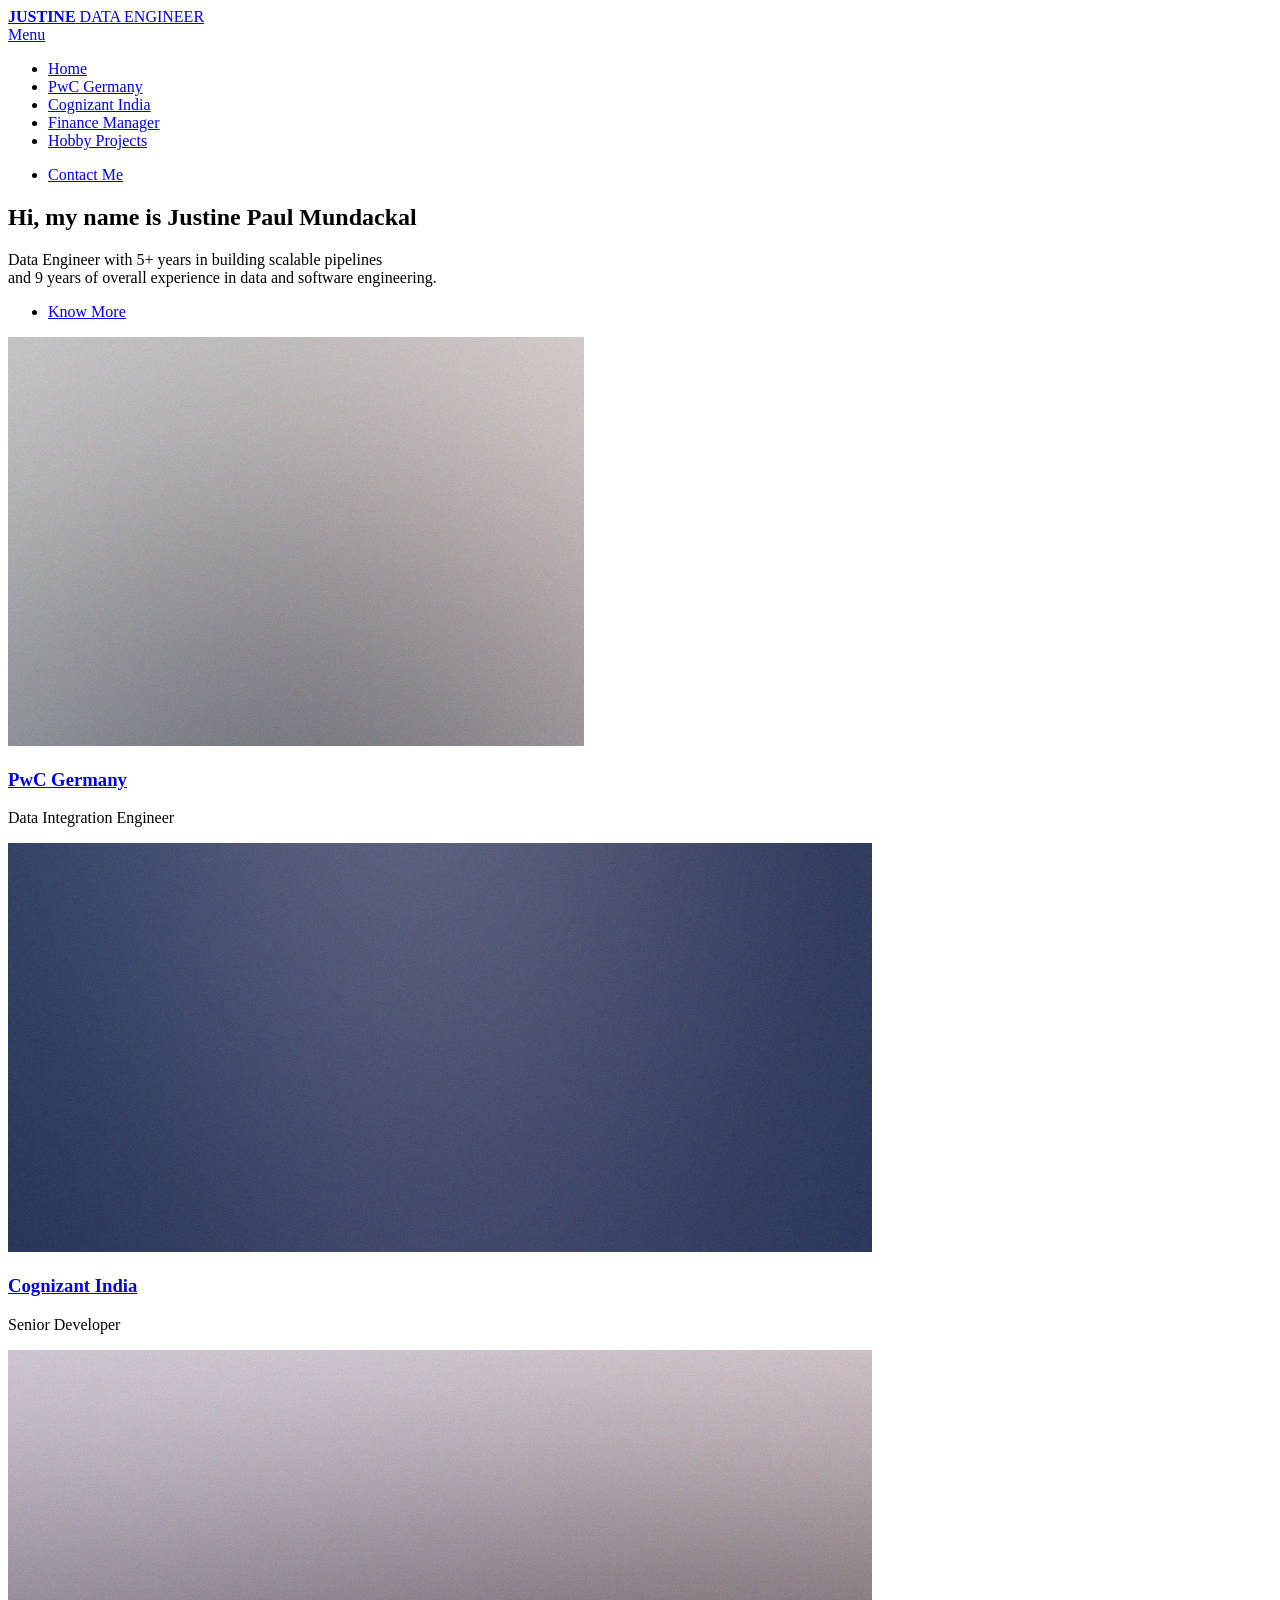
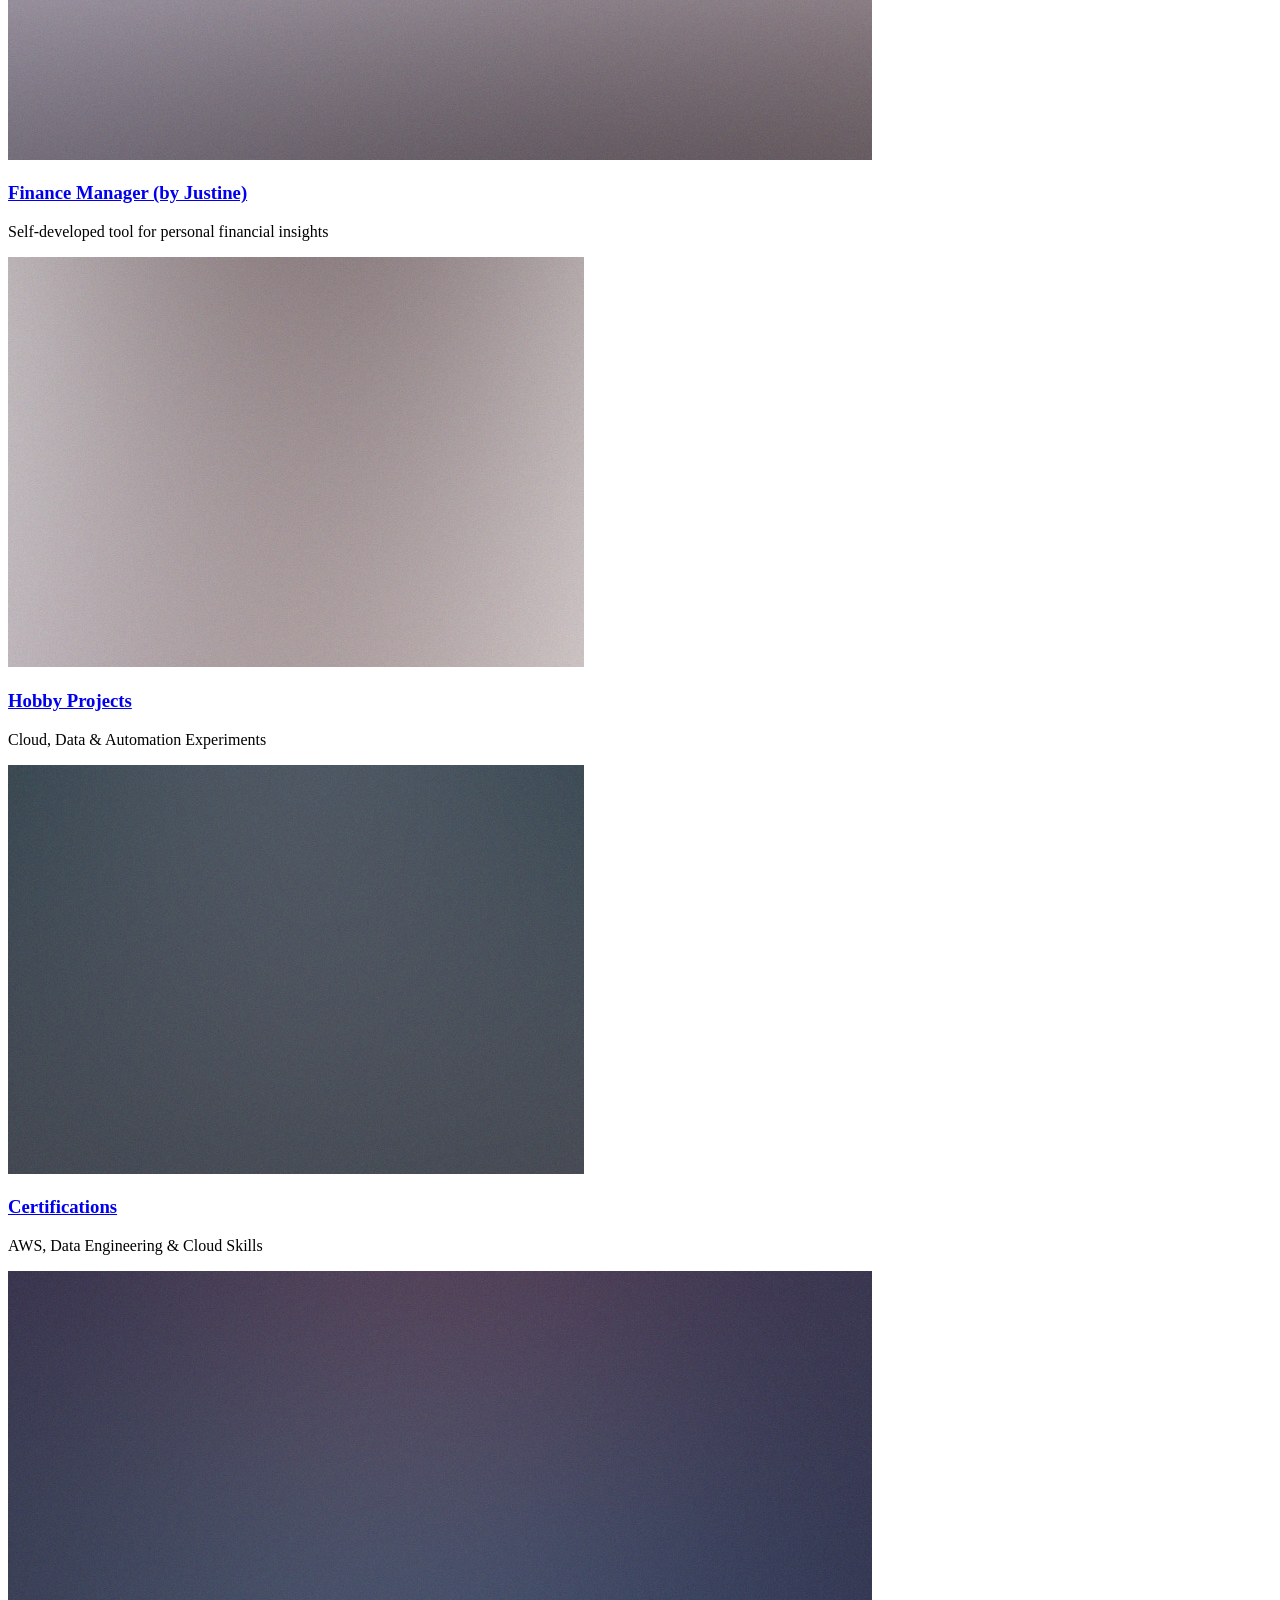
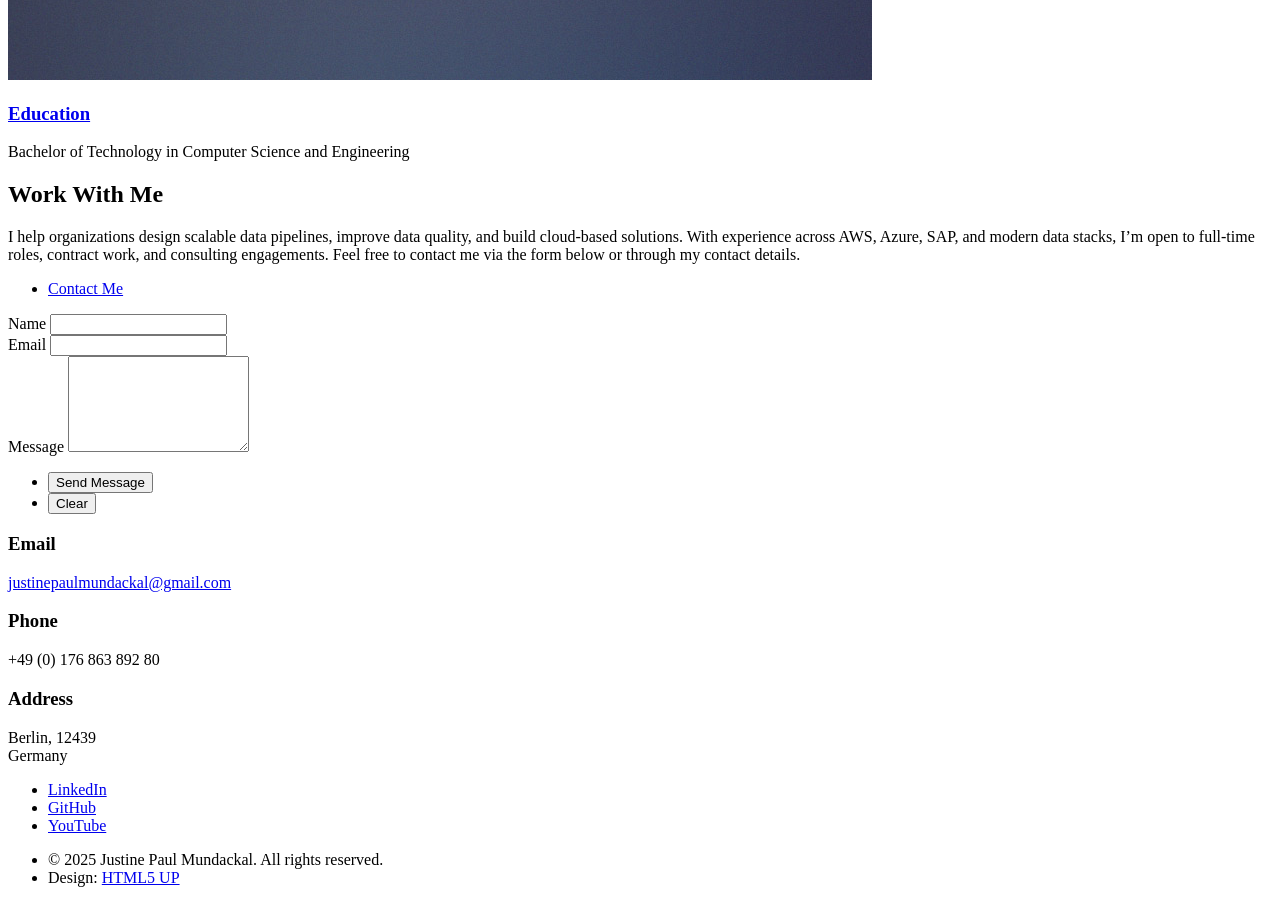
==== index.html @ fee01acc "Initial commit" ====
<!DOCTYPE HTML>
<!--
	Forty by HTML5 UP
	html5up.net | @ajlkn
	Free for personal and commercial use under the CCA 3.0 license (html5up.net/license)
-->
<html>

<head>
	<title>JUSTINE PAUL MUNDACKAL</title>
	<meta charset="utf-8" />
	<meta name="viewport" content="width=device-width, initial-scale=1, user-scalable=no" />
	<link rel="stylesheet" href="assets/css/main.css" />
	<noscript>
		<link rel="stylesheet" href="assets/css/noscript.css" />
	</noscript>
</head>

<body class="is-preload">

	<!-- Wrapper -->
	<div id="wrapper">

		<!-- Header -->
		<header id="header" class="alt">
			<a href="index.html" class="logo"><strong>JUSTINE</strong> <span>DATA ENGINEER</span></a>
			<nav>
				<a href="#menu">Menu</a>
			</nav>
		</header>

		<!-- Menu -->
		<nav id="menu">
			<ul class="links">
				<li><a href="index.html">Home</a></li>
				<li><a href="pwc.html">PwC Germany</a></li>
				<li><a href="cognizant.html">Cognizant India</a></li>
				<li><a href="finance.html">Finance Manager</a></li>
				<li><a href="hobby.html">Hobby Projects</a></li>
			</ul>
			<ul class="actions stacked">
				<li><a href="#contact" class="button scrolly">Contact Me</a></li>
			</ul>
		</nav>

		<!-- Banner -->
		<section id="banner" class="major">
			<div class="inner">
				<header class="major">
					<h1>Hi, my name is Justine Paul Mundackal</h1>
				</header>
				<div class="content">
					<p>Data Engineer with 5+ years in building scalable pipelines <br />
						and 9 years of overall experience in data and software engineering.</p>
					<ul class="actions">
						<li><a href="#one" class="button next scrolly">Know More</a></li>
					</ul>
				</div>
			</div>
		</section>

		<!-- Main -->
		<div id="main">

			<!-- One -->
			<section id="one" class="tiles">
				<article>
					<span class="image">
						<img src="images/pic01.jpg" alt="" />
					</span>
					<header class="major">
						<h3><a href="pwc.html" class="link">PwC Germany</a></h3>
						<p>Data Integration Engineer</p>
					</header>
				</article>
				<article>
					<span class="image">
						<img src="images/pic02.jpg" alt="" />
					</span>
					<header class="major">
						<h3><a href="cognizant.html" class="link">Cognizant India</a></h3>
						<p>Senior Developer</p>
					</header>
				</article>
				<article>
					<span class="image">
						<img src="images/pic03.jpg" alt="" />
					</span>
					<header class="major">
						<h3><a href="finance.html" class="link">Finance Manager (by Justine)</a></h3>
						<p>Self-developed tool for personal financial insights</p>
					</header>
				</article>
				<article>
					<span class="image">
						<img src="images/pic04.jpg" alt="" />
					</span>
					<header class="major">
						<h3><a href="hobby.html" class="link">Hobby Projects</a></h3>
						<p>Cloud, Data & Automation Experiments</p>
					</header>
				</article>
				<article>
					<span class="image">
						<img src="images/pic05.jpg" alt="" />
					</span>
					<header class="major">
						<h3><a href="certification.html" class="link">Certifications</a></h3>
						<p>AWS, Data Engineering & Cloud Skills</p>
					</header>
				</article>
				<article>
					<span class="image">
						<img src="images/pic06.jpg" alt="" />
					</span>
					<header class="major">
						<h3><a href="education.html" class="link">Education</a></h3>
						<p>Bachelor of Technology in Computer Science and Engineering</p>
					</header>
				</article>
			</section>

			<!-- Two -->
			<section id="two">
				<div class="inner">
					<header class="major">
						<h2>Work With Me</h2>
					</header>
					<p>I help organizations design scalable data pipelines, improve data quality, and build cloud-based
						solutions. With experience across AWS, Azure, SAP, and modern data stacks, I’m open to full-time
						roles, contract work, and consulting engagements. Feel free to contact me via the form below or
						through my contact details.</p>
					<ul class="actions">
						<li><a href="#contact" class="button scrolly">Contact Me</a></li>
					</ul>
				</div>
			</section>

		</div>

		<!-- Contact -->
		<section id="contact">
			<div class="inner">
				<section>
					<form method="post" action="#">
						<div class="fields">
							<div class="field half">
								<label for="name">Name</label>
								<input type="text" name="name" id="name" />
							</div>
							<div class="field half">
								<label for="email">Email</label>
								<input type="text" name="email" id="email" />
							</div>
							<div class="field">
								<label for="message">Message</label>
								<textarea name="message" id="message" rows="6"></textarea>
							</div>
						</div>
						<ul class="actions">
							<li><input type="submit" value="Send Message" class="primary" /></li>
							<li><input type="reset" value="Clear" /></li>
						</ul>
					</form>
				</section>
				<section class="split">
					<section>
						<div class="contact-method">
							<span class="icon solid alt fa-envelope"></span>
							<h3>Email</h3>
							<a href="#">justinepaulmundackal@gmail.com</a>
						</div>
					</section>
					<section>
						<div class="contact-method">
							<span class="icon solid alt fa-phone"></span>
							<h3>Phone</h3>
							<span>+49 (0) 176 863 892 80</span>
						</div>
					</section>
					<section>
						<div class="contact-method">
							<span class="icon solid alt fa-home"></span>
							<h3>Address</h3>
							<span>
								Berlin, 12439<br />
								Germany</span>
						</div>
					</section>
				</section>
			</div>
		</section>

		<!-- Footer -->
		<footer id="footer">
			<div class="inner">
				<ul class="icons">
					<li><a href="https://www.linkedin.com/in/justinepaul" class="icon brands alt fa-linkedin-in"
							target="_blank"><span class="label">LinkedIn</span></a></li>
					<li><a href="https://github.com/paulmunj" class="icon brands alt fa-github" target="_blank"><span
								class="label">GitHub</span></a></li>
					<li><a href="https://www.youtube.com/channel/UCILk5G1KhsjMOk93OLnki9A"
							class="icon brands alt fa-youtube" target="_blank"><span class="label">YouTube</span></a>
					</li>

				</ul>
				<ul class="copyright">
					<li>&copy; 2025 Justine Paul Mundackal. All rights reserved.</li>
					<li>Design: <a href="https://html5up.net">HTML5 UP</a></li>
				</ul>
			</div>
		</footer>

	</div>

	<!-- Scripts -->
	<script src="assets/js/jquery.min.js"></script>
	<script src="assets/js/jquery.scrolly.min.js"></script>
	<script src="assets/js/jquery.scrollex.min.js"></script>
	<script src="assets/js/browser.min.js"></script>
	<script src="assets/js/breakpoints.min.js"></script>
	<script src="assets/js/util.js"></script>
	<script src="assets/js/main.js"></script>

</body>

</html>
---- assets/css/main.css ----
@import url(fontawesome-all.min.css);
@import url("https://fonts.googleapis.com/css?family=Source+Sans+Pro:300,300italic,600,600italic");

/*
	Forty by HTML5 UP
	html5up.net | @ajlkn
	Free for personal and commercial use under the CCA 3.0 license (html5up.net/license)
*/

html, body, div, span, applet, object,
iframe, h1, h2, h3, h4, h5, h6, p, blockquote,
pre, a, abbr, acronym, address, big, cite,
code, del, dfn, em, img, ins, kbd, q, s, samp,
small, strike, strong, sub, sup, tt, var, b,
u, i, center, dl, dt, dd, ol, ul, li, fieldset,
form, label, legend, table, caption, tbody,
tfoot, thead, tr, th, td, article, aside,
canvas, details, embed, figure, figcaption,
footer, header, hgroup, menu, nav, output, ruby,
section, summary, time, mark, audio, video {
	margin: 0;
	padding: 0;
	border: 0;
	font-size: 100%;
	font: inherit;
	vertical-align: baseline;}

article, aside, details, figcaption, figure,
footer, header, hgroup, menu, nav, section {
	display: block;}

body {
	line-height: 1;
}

ol, ul {
	list-style: none;
}

blockquote, q {
	quotes: none;
}

	blockquote:before, blockquote:after, q:before, q:after {
		content: '';
		content: none;
	}

table {
	border-collapse: collapse;
	border-spacing: 0;
}

body {
	-webkit-text-size-adjust: none;
}

mark {
	background-color: transparent;
	color: inherit;
}

input::-moz-focus-inner {
	border: 0;
	padding: 0;
}

input, select, textarea {
	-moz-appearance: none;
	-webkit-appearance: none;
	-ms-appearance: none;
	appearance: none;
}

/* Basic */

	@-ms-viewport {
		width: device-width;
	}

	body {
		-ms-overflow-style: scrollbar;
	}

	@media screen and (max-width: 480px) {

		html, body {
			min-width: 320px;
		}

	}

	html {
		box-sizing: border-box;
	}

	*, *:before, *:after {
		box-sizing: inherit;
	}

	body {
		background: #242943;
	}

		body.is-preload *, body.is-preload *:before, body.is-preload *:after {
			-moz-animation: none !important;
			-webkit-animation: none !important;
			-ms-animation: none !important;
			animation: none !important;
			-moz-transition: none !important;
			-webkit-transition: none !important;
			-ms-transition: none !important;
			transition: none !important;
		}

/* Type */

	body, input, select, textarea {
		color: #ffffff;
		font-family: "Source Sans Pro", Helvetica, sans-serif;
		font-size: 17pt;
		font-weight: 300;
		letter-spacing: 0.025em;
		line-height: 1.65;
	}

		@media screen and (max-width: 1680px) {

			body, input, select, textarea {
				font-size: 14pt;
			}

		}

		@media screen and (max-width: 1280px) {

			body, input, select, textarea {
				font-size: 12pt;
			}

		}

		@media screen and (max-width: 360px) {

			body, input, select, textarea {
				font-size: 11pt;
			}

		}

	a {
		-moz-transition: color 0.2s ease-in-out, border-bottom-color 0.2s ease-in-out;
		-webkit-transition: color 0.2s ease-in-out, border-bottom-color 0.2s ease-in-out;
		-ms-transition: color 0.2s ease-in-out, border-bottom-color 0.2s ease-in-out;
		transition: color 0.2s ease-in-out, border-bottom-color 0.2s ease-in-out;
		border-bottom: dotted 1px;
		color: inherit;
		text-decoration: none;
	}

		a:hover {
			border-bottom-color: transparent;
			color: #9bf1ff !important;
		}

		a:active {
			color: #53e3fb !important;
		}

	strong, b {
		color: #ffffff;
		font-weight: 600;
	}

	em, i {
		font-style: italic;
	}

	p {
		margin: 0 0 2em 0;
	}

	h1, h2, h3, h4, h5, h6 {
		color: #ffffff;
		font-weight: 600;
		line-height: 1.65;
		margin: 0 0 1em 0;
	}

		h1 a, h2 a, h3 a, h4 a, h5 a, h6 a {
			color: inherit;
			border-bottom: 0;
		}

	h1 {
		font-size: 2.5em;
	}

	h2 {
		font-size: 1.75em;
	}

	h3 {
		font-size: 1.35em;
	}

	h4 {
		font-size: 1.1em;
	}

	h5 {
		font-size: 0.9em;
	}

	h6 {
		font-size: 0.7em;
	}

	@media screen and (max-width: 736px) {

		h1 {
			font-size: 2em;
		}

		h2 {
			font-size: 1.5em;
		}

		h3 {
			font-size: 1.25em;
		}

	}

	sub {
		font-size: 0.8em;
		position: relative;
		top: 0.5em;
	}

	sup {
		font-size: 0.8em;
		position: relative;
		top: -0.5em;
	}

	blockquote {
		border-left: solid 4px rgba(212, 212, 255, 0.1);
		font-style: italic;
		margin: 0 0 2em 0;
		padding: 0.5em 0 0.5em 2em;
	}

	code {
		background: rgba(212, 212, 255, 0.035);
		font-family: "Courier New", monospace;
		font-size: 0.9em;
		margin: 0 0.25em;
		padding: 0.25em 0.65em;
	}

	pre {
		-webkit-overflow-scrolling: touch;
		font-family: "Courier New", monospace;
		font-size: 0.9em;
		margin: 0 0 2em 0;
	}

		pre code {
			display: block;
			line-height: 1.75;
			padding: 1em 1.5em;
			overflow-x: auto;
		}

	hr {
		border: 0;
		border-bottom: solid 1px rgba(212, 212, 255, 0.1);
		margin: 2em 0;
	}

		hr.major {
			margin: 3em 0;
		}

	.align-left {
		text-align: left;
	}

	.align-center {
		text-align: center;
	}

	.align-right {
		text-align: right;
	}

/* Row */

	.row {
		display: flex;
		flex-wrap: wrap;
		box-sizing: border-box;
		align-items: stretch;
	}

		.row > * {
			box-sizing: border-box;
		}

		.row.gtr-uniform > * > :last-child {
			margin-bottom: 0;
		}

		.row.aln-left {
			justify-content: flex-start;
		}

		.row.aln-center {
			justify-content: center;
		}

		.row.aln-right {
			justify-content: flex-end;
		}

		.row.aln-top {
			align-items: flex-start;
		}

		.row.aln-middle {
			align-items: center;
		}

		.row.aln-bottom {
			align-items: flex-end;
		}

		.row > .imp {
			order: -1;
		}

		.row > .col-1 {
			width: 8.33333%;
		}

		.row > .off-1 {
			margin-left: 8.33333%;
		}

		.row > .col-2 {
			width: 16.66667%;
		}

		.row > .off-2 {
			margin-left: 16.66667%;
		}

		.row > .col-3 {
			width: 25%;
		}

		.row > .off-3 {
			margin-left: 25%;
		}

		.row > .col-4 {
			width: 33.33333%;
		}

		.row > .off-4 {
			margin-left: 33.33333%;
		}

		.row > .col-5 {
			width: 41.66667%;
		}

		.row > .off-5 {
			margin-left: 41.66667%;
		}

		.row > .col-6 {
			width: 50%;
		}

		.row > .off-6 {
			margin-left: 50%;
		}

		.row > .col-7 {
			width: 58.33333%;
		}

		.row > .off-7 {
			margin-left: 58.33333%;
		}

		.row > .col-8 {
			width: 66.66667%;
		}

		.row > .off-8 {
			margin-left: 66.66667%;
		}

		.row > .col-9 {
			width: 75%;
		}

		.row > .off-9 {
			margin-left: 75%;
		}

		.row > .col-10 {
			width: 83.33333%;
		}

		.row > .off-10 {
			margin-left: 83.33333%;
		}

		.row > .col-11 {
			width: 91.66667%;
		}

		.row > .off-11 {
			margin-left: 91.66667%;
		}

		.row > .col-12 {
			width: 100%;
		}

		.row > .off-12 {
			margin-left: 100%;
		}

		.row.gtr-0 {
			margin-top: 0;
			margin-left: 0em;
		}

			.row.gtr-0 > * {
				padding: 0 0 0 0em;
			}

			.row.gtr-0.gtr-uniform {
				margin-top: 0em;
			}

				.row.gtr-0.gtr-uniform > * {
					padding-top: 0em;
				}

		.row.gtr-25 {
			margin-top: 0;
			margin-left: -0.5em;
		}

			.row.gtr-25 > * {
				padding: 0 0 0 0.5em;
			}

			.row.gtr-25.gtr-uniform {
				margin-top: -0.5em;
			}

				.row.gtr-25.gtr-uniform > * {
					padding-top: 0.5em;
				}

		.row.gtr-50 {
			margin-top: 0;
			margin-left: -1em;
		}

			.row.gtr-50 > * {
				padding: 0 0 0 1em;
			}

			.row.gtr-50.gtr-uniform {
				margin-top: -1em;
			}

				.row.gtr-50.gtr-uniform > * {
					padding-top: 1em;
				}

		.row {
			margin-top: 0;
			margin-left: -2em;
		}

			.row > * {
				padding: 0 0 0 2em;
			}

			.row.gtr-uniform {
				margin-top: -2em;
			}

				.row.gtr-uniform > * {
					padding-top: 2em;
				}

		.row.gtr-150 {
			margin-top: 0;
			margin-left: -3em;
		}

			.row.gtr-150 > * {
				padding: 0 0 0 3em;
			}

			.row.gtr-150.gtr-uniform {
				margin-top: -3em;
			}

				.row.gtr-150.gtr-uniform > * {
					padding-top: 3em;
				}

		.row.gtr-200 {
			margin-top: 0;
			margin-left: -4em;
		}

			.row.gtr-200 > * {
				padding: 0 0 0 4em;
			}

			.row.gtr-200.gtr-uniform {
				margin-top: -4em;
			}

				.row.gtr-200.gtr-uniform > * {
					padding-top: 4em;
				}

		@media screen and (max-width: 1680px) {

			.row {
				display: flex;
				flex-wrap: wrap;
				box-sizing: border-box;
				align-items: stretch;
			}

				.row > * {
					box-sizing: border-box;
				}

				.row.gtr-uniform > * > :last-child {
					margin-bottom: 0;
				}

				.row.aln-left {
					justify-content: flex-start;
				}

				.row.aln-center {
					justify-content: center;
				}

				.row.aln-right {
					justify-content: flex-end;
				}

				.row.aln-top {
					align-items: flex-start;
				}

				.row.aln-middle {
					align-items: center;
				}

				.row.aln-bottom {
					align-items: flex-end;
				}

				.row > .imp-xlarge {
					order: -1;
				}

				.row > .col-1-xlarge {
					width: 8.33333%;
				}

				.row > .off-1-xlarge {
					margin-left: 8.33333%;
				}

				.row > .col-2-xlarge {
					width: 16.66667%;
				}

				.row > .off-2-xlarge {
					margin-left: 16.66667%;
				}

				.row > .col-3-xlarge {
					width: 25%;
				}

				.row > .off-3-xlarge {
					margin-left: 25%;
				}

				.row > .col-4-xlarge {
					width: 33.33333%;
				}

				.row > .off-4-xlarge {
					margin-left: 33.33333%;
				}

				.row > .col-5-xlarge {
					width: 41.66667%;
				}

				.row > .off-5-xlarge {
					margin-left: 41.66667%;
				}

				.row > .col-6-xlarge {
					width: 50%;
				}

				.row > .off-6-xlarge {
					margin-left: 50%;
				}

				.row > .col-7-xlarge {
					width: 58.33333%;
				}

				.row > .off-7-xlarge {
					margin-left: 58.33333%;
				}

				.row > .col-8-xlarge {
					width: 66.66667%;
				}

				.row > .off-8-xlarge {
					margin-left: 66.66667%;
				}

				.row > .col-9-xlarge {
					width: 75%;
				}

				.row > .off-9-xlarge {
					margin-left: 75%;
				}

				.row > .col-10-xlarge {
					width: 83.33333%;
				}

				.row > .off-10-xlarge {
					margin-left: 83.33333%;
				}

				.row > .col-11-xlarge {
					width: 91.66667%;
				}

				.row > .off-11-xlarge {
					margin-left: 91.66667%;
				}

				.row > .col-12-xlarge {
					width: 100%;
				}

				.row > .off-12-xlarge {
					margin-left: 100%;
				}

				.row.gtr-0 {
					margin-top: 0;
					margin-left: 0em;
				}

					.row.gtr-0 > * {
						padding: 0 0 0 0em;
					}

					.row.gtr-0.gtr-uniform {
						margin-top: 0em;
					}

						.row.gtr-0.gtr-uniform > * {
							padding-top: 0em;
						}

				.row.gtr-25 {
					margin-top: 0;
					margin-left: -0.5em;
				}

					.row.gtr-25 > * {
						padding: 0 0 0 0.5em;
					}

					.row.gtr-25.gtr-uniform {
						margin-top: -0.5em;
					}

						.row.gtr-25.gtr-uniform > * {
							padding-top: 0.5em;
						}

				.row.gtr-50 {
					margin-top: 0;
					margin-left: -1em;
				}

					.row.gtr-50 > * {
						padding: 0 0 0 1em;
					}

					.row.gtr-50.gtr-uniform {
						margin-top: -1em;
					}

						.row.gtr-50.gtr-uniform > * {
							padding-top: 1em;
						}

				.row {
					margin-top: 0;
					margin-left: -2em;
				}

					.row > * {
						padding: 0 0 0 2em;
					}

					.row.gtr-uniform {
						margin-top: -2em;
					}

						.row.gtr-uniform > * {
							padding-top: 2em;
						}

				.row.gtr-150 {
					margin-top: 0;
					margin-left: -3em;
				}

					.row.gtr-150 > * {
						padding: 0 0 0 3em;
					}

					.row.gtr-150.gtr-uniform {
						margin-top: -3em;
					}

						.row.gtr-150.gtr-uniform > * {
							padding-top: 3em;
						}

				.row.gtr-200 {
					margin-top: 0;
					margin-left: -4em;
				}

					.row.gtr-200 > * {
						padding: 0 0 0 4em;
					}

					.row.gtr-200.gtr-uniform {
						margin-top: -4em;
					}

						.row.gtr-200.gtr-uniform > * {
							padding-top: 4em;
						}

		}

		@media screen and (max-width: 1280px) {

			.row {
				display: flex;
				flex-wrap: wrap;
				box-sizing: border-box;
				align-items: stretch;
			}

				.row > * {
					box-sizing: border-box;
				}

				.row.gtr-uniform > * > :last-child {
					margin-bottom: 0;
				}

				.row.aln-left {
					justify-content: flex-start;
				}

				.row.aln-center {
					justify-content: center;
				}

				.row.aln-right {
					justify-content: flex-end;
				}

				.row.aln-top {
					align-items: flex-start;
				}

				.row.aln-middle {
					align-items: center;
				}

				.row.aln-bottom {
					align-items: flex-end;
				}

				.row > .imp-large {
					order: -1;
				}

				.row > .col-1-large {
					width: 8.33333%;
				}

				.row > .off-1-large {
					margin-left: 8.33333%;
				}

				.row > .col-2-large {
					width: 16.66667%;
				}

				.row > .off-2-large {
					margin-left: 16.66667%;
				}

				.row > .col-3-large {
					width: 25%;
				}

				.row > .off-3-large {
					margin-left: 25%;
				}

				.row > .col-4-large {
					width: 33.33333%;
				}

				.row > .off-4-large {
					margin-left: 33.33333%;
				}

				.row > .col-5-large {
					width: 41.66667%;
				}

				.row > .off-5-large {
					margin-left: 41.66667%;
				}

				.row > .col-6-large {
					width: 50%;
				}

				.row > .off-6-large {
					margin-left: 50%;
				}

				.row > .col-7-large {
					width: 58.33333%;
				}

				.row > .off-7-large {
					margin-left: 58.33333%;
				}

				.row > .col-8-large {
					width: 66.66667%;
				}

				.row > .off-8-large {
					margin-left: 66.66667%;
				}

				.row > .col-9-large {
					width: 75%;
				}

				.row > .off-9-large {
					margin-left: 75%;
				}

				.row > .col-10-large {
					width: 83.33333%;
				}

				.row > .off-10-large {
					margin-left: 83.33333%;
				}

				.row > .col-11-large {
					width: 91.66667%;
				}

				.row > .off-11-large {
					margin-left: 91.66667%;
				}

				.row > .col-12-large {
					width: 100%;
				}

				.row > .off-12-large {
					margin-left: 100%;
				}

				.row.gtr-0 {
					margin-top: 0;
					margin-left: 0em;
				}

					.row.gtr-0 > * {
						padding: 0 0 0 0em;
					}

					.row.gtr-0.gtr-uniform {
						margin-top: 0em;
					}

						.row.gtr-0.gtr-uniform > * {
							padding-top: 0em;
						}

				.row.gtr-25 {
					margin-top: 0;
					margin-left: -0.375em;
				}

					.row.gtr-25 > * {
						padding: 0 0 0 0.375em;
					}

					.row.gtr-25.gtr-uniform {
						margin-top: -0.375em;
					}

						.row.gtr-25.gtr-uniform > * {
							padding-top: 0.375em;
						}

				.row.gtr-50 {
					margin-top: 0;
					margin-left: -0.75em;
				}

					.row.gtr-50 > * {
						padding: 0 0 0 0.75em;
					}

					.row.gtr-50.gtr-uniform {
						margin-top: -0.75em;
					}

						.row.gtr-50.gtr-uniform > * {
							padding-top: 0.75em;
						}

				.row {
					margin-top: 0;
					margin-left: -1.5em;
				}

					.row > * {
						padding: 0 0 0 1.5em;
					}

					.row.gtr-uniform {
						margin-top: -1.5em;
					}

						.row.gtr-uniform > * {
							padding-top: 1.5em;
						}

				.row.gtr-150 {
					margin-top: 0;
					margin-left: -2.25em;
				}

					.row.gtr-150 > * {
						padding: 0 0 0 2.25em;
					}

					.row.gtr-150.gtr-uniform {
						margin-top: -2.25em;
					}

						.row.gtr-150.gtr-uniform > * {
							padding-top: 2.25em;
						}

				.row.gtr-200 {
					margin-top: 0;
					margin-left: -3em;
				}

					.row.gtr-200 > * {
						padding: 0 0 0 3em;
					}

					.row.gtr-200.gtr-uniform {
						margin-top: -3em;
					}

						.row.gtr-200.gtr-uniform > * {
							padding-top: 3em;
						}

		}

		@media screen and (max-width: 980px) {

			.row {
				display: flex;
				flex-wrap: wrap;
				box-sizing: border-box;
				align-items: stretch;
			}

				.row > * {
					box-sizing: border-box;
				}

				.row.gtr-uniform > * > :last-child {
					margin-bottom: 0;
				}

				.row.aln-left {
					justify-content: flex-start;
				}

				.row.aln-center {
					justify-content: center;
				}

				.row.aln-right {
					justify-content: flex-end;
				}

				.row.aln-top {
					align-items: flex-start;
				}

				.row.aln-middle {
					align-items: center;
				}

				.row.aln-bottom {
					align-items: flex-end;
				}

				.row > .imp-medium {
					order: -1;
				}

				.row > .col-1-medium {
					width: 8.33333%;
				}

				.row > .off-1-medium {
					margin-left: 8.33333%;
				}

				.row > .col-2-medium {
					width: 16.66667%;
				}

				.row > .off-2-medium {
					margin-left: 16.66667%;
				}

				.row > .col-3-medium {
					width: 25%;
				}

				.row > .off-3-medium {
					margin-left: 25%;
				}

				.row > .col-4-medium {
					width: 33.33333%;
				}

				.row > .off-4-medium {
					margin-left: 33.33333%;
				}

				.row > .col-5-medium {
					width: 41.66667%;
				}

				.row > .off-5-medium {
					margin-left: 41.66667%;
				}

				.row > .col-6-medium {
					width: 50%;
				}

				.row > .off-6-medium {
					margin-left: 50%;
				}

				.row > .col-7-medium {
					width: 58.33333%;
				}

				.row > .off-7-medium {
					margin-left: 58.33333%;
				}

				.row > .col-8-medium {
					width: 66.66667%;
				}

				.row > .off-8-medium {
					margin-left: 66.66667%;
				}

				.row > .col-9-medium {
					width: 75%;
				}

				.row > .off-9-medium {
					margin-left: 75%;
				}

				.row > .col-10-medium {
					width: 83.33333%;
				}

				.row > .off-10-medium {
					margin-left: 83.33333%;
				}

				.row > .col-11-medium {
					width: 91.66667%;
				}

				.row > .off-11-medium {
					margin-left: 91.66667%;
				}

				.row > .col-12-medium {
					width: 100%;
				}

				.row > .off-12-medium {
					margin-left: 100%;
				}

				.row.gtr-0 {
					margin-top: 0;
					margin-left: 0em;
				}

					.row.gtr-0 > * {
						padding: 0 0 0 0em;
					}

					.row.gtr-0.gtr-uniform {
						margin-top: 0em;
					}

						.row.gtr-0.gtr-uniform > * {
							padding-top: 0em;
						}

				.row.gtr-25 {
					margin-top: 0;
					margin-left: -0.375em;
				}

					.row.gtr-25 > * {
						padding: 0 0 0 0.375em;
					}

					.row.gtr-25.gtr-uniform {
						margin-top: -0.375em;
					}

						.row.gtr-25.gtr-uniform > * {
							padding-top: 0.375em;
						}

				.row.gtr-50 {
					margin-top: 0;
					margin-left: -0.75em;
				}

					.row.gtr-50 > * {
						padding: 0 0 0 0.75em;
					}

					.row.gtr-50.gtr-uniform {
						margin-top: -0.75em;
					}

						.row.gtr-50.gtr-uniform > * {
							padding-top: 0.75em;
						}

				.row {
					margin-top: 0;
					margin-left: -1.5em;
				}

					.row > * {
						padding: 0 0 0 1.5em;
					}

					.row.gtr-uniform {
						margin-top: -1.5em;
					}

						.row.gtr-uniform > * {
							padding-top: 1.5em;
						}

				.row.gtr-150 {
					margin-top: 0;
					margin-left: -2.25em;
				}

					.row.gtr-150 > * {
						padding: 0 0 0 2.25em;
					}

					.row.gtr-150.gtr-uniform {
						margin-top: -2.25em;
					}

						.row.gtr-150.gtr-uniform > * {
							padding-top: 2.25em;
						}

				.row.gtr-200 {
					margin-top: 0;
					margin-left: -3em;
				}

					.row.gtr-200 > * {
						padding: 0 0 0 3em;
					}

					.row.gtr-200.gtr-uniform {
						margin-top: -3em;
					}

						.row.gtr-200.gtr-uniform > * {
							padding-top: 3em;
						}

		}

		@media screen and (max-width: 736px) {

			.row {
				display: flex;
				flex-wrap: wrap;
				box-sizing: border-box;
				align-items: stretch;
			}

				.row > * {
					box-sizing: border-box;
				}

				.row.gtr-uniform > * > :last-child {
					margin-bottom: 0;
				}

				.row.aln-left {
					justify-content: flex-start;
				}

				.row.aln-center {
					justify-content: center;
				}

				.row.aln-right {
					justify-content: flex-end;
				}

				.row.aln-top {
					align-items: flex-start;
				}

				.row.aln-middle {
					align-items: center;
				}

				.row.aln-bottom {
					align-items: flex-end;
				}

				.row > .imp-small {
					order: -1;
				}

				.row > .col-1-small {
					width: 8.33333%;
				}

				.row > .off-1-small {
					margin-left: 8.33333%;
				}

				.row > .col-2-small {
					width: 16.66667%;
				}

				.row > .off-2-small {
					margin-left: 16.66667%;
				}

				.row > .col-3-small {
					width: 25%;
				}

				.row > .off-3-small {
					margin-left: 25%;
				}

				.row > .col-4-small {
					width: 33.33333%;
				}

				.row > .off-4-small {
					margin-left: 33.33333%;
				}

				.row > .col-5-small {
					width: 41.66667%;
				}

				.row > .off-5-small {
					margin-left: 41.66667%;
				}

				.row > .col-6-small {
					width: 50%;
				}

				.row > .off-6-small {
					margin-left: 50%;
				}

				.row > .col-7-small {
					width: 58.33333%;
				}

				.row > .off-7-small {
					margin-left: 58.33333%;
				}

				.row > .col-8-small {
					width: 66.66667%;
				}

				.row > .off-8-small {
					margin-left: 66.66667%;
				}

				.row > .col-9-small {
					width: 75%;
				}

				.row > .off-9-small {
					margin-left: 75%;
				}

				.row > .col-10-small {
					width: 83.33333%;
				}

				.row > .off-10-small {
					margin-left: 83.33333%;
				}

				.row > .col-11-small {
					width: 91.66667%;
				}

				.row > .off-11-small {
					margin-left: 91.66667%;
				}

				.row > .col-12-small {
					width: 100%;
				}

				.row > .off-12-small {
					margin-left: 100%;
				}

				.row.gtr-0 {
					margin-top: 0;
					margin-left: 0em;
				}

					.row.gtr-0 > * {
						padding: 0 0 0 0em;
					}

					.row.gtr-0.gtr-uniform {
						margin-top: 0em;
					}

						.row.gtr-0.gtr-uniform > * {
							padding-top: 0em;
						}

				.row.gtr-25 {
					margin-top: 0;
					margin-left: -0.3125em;
				}

					.row.gtr-25 > * {
						padding: 0 0 0 0.3125em;
					}

					.row.gtr-25.gtr-uniform {
						margin-top: -0.3125em;
					}

						.row.gtr-25.gtr-uniform > * {
							padding-top: 0.3125em;
						}

				.row.gtr-50 {
					margin-top: 0;
					margin-left: -0.625em;
				}

					.row.gtr-50 > * {
						padding: 0 0 0 0.625em;
					}

					.row.gtr-50.gtr-uniform {
						margin-top: -0.625em;
					}

						.row.gtr-50.gtr-uniform > * {
							padding-top: 0.625em;
						}

				.row {
					margin-top: 0;
					margin-left: -1.25em;
				}

					.row > * {
						padding: 0 0 0 1.25em;
					}

					.row.gtr-uniform {
						margin-top: -1.25em;
					}

						.row.gtr-uniform > * {
							padding-top: 1.25em;
						}

				.row.gtr-150 {
					margin-top: 0;
					margin-left: -1.875em;
				}

					.row.gtr-150 > * {
						padding: 0 0 0 1.875em;
					}

					.row.gtr-150.gtr-uniform {
						margin-top: -1.875em;
					}

						.row.gtr-150.gtr-uniform > * {
							padding-top: 1.875em;
						}

				.row.gtr-200 {
					margin-top: 0;
					margin-left: -2.5em;
				}

					.row.gtr-200 > * {
						padding: 0 0 0 2.5em;
					}

					.row.gtr-200.gtr-uniform {
						margin-top: -2.5em;
					}

						.row.gtr-200.gtr-uniform > * {
							padding-top: 2.5em;
						}

		}

		@media screen and (max-width: 480px) {

			.row {
				display: flex;
				flex-wrap: wrap;
				box-sizing: border-box;
				align-items: stretch;
			}

				.row > * {
					box-sizing: border-box;
				}

				.row.gtr-uniform > * > :last-child {
					margin-bottom: 0;
				}

				.row.aln-left {
					justify-content: flex-start;
				}

				.row.aln-center {
					justify-content: center;
				}

				.row.aln-right {
					justify-content: flex-end;
				}

				.row.aln-top {
					align-items: flex-start;
				}

				.row.aln-middle {
					align-items: center;
				}

				.row.aln-bottom {
					align-items: flex-end;
				}

				.row > .imp-xsmall {
					order: -1;
				}

				.row > .col-1-xsmall {
					width: 8.33333%;
				}

				.row > .off-1-xsmall {
					margin-left: 8.33333%;
				}

				.row > .col-2-xsmall {
					width: 16.66667%;
				}

				.row > .off-2-xsmall {
					margin-left: 16.66667%;
				}

				.row > .col-3-xsmall {
					width: 25%;
				}

				.row > .off-3-xsmall {
					margin-left: 25%;
				}

				.row > .col-4-xsmall {
					width: 33.33333%;
				}

				.row > .off-4-xsmall {
					margin-left: 33.33333%;
				}

				.row > .col-5-xsmall {
					width: 41.66667%;
				}

				.row > .off-5-xsmall {
					margin-left: 41.66667%;
				}

				.row > .col-6-xsmall {
					width: 50%;
				}

				.row > .off-6-xsmall {
					margin-left: 50%;
				}

				.row > .col-7-xsmall {
					width: 58.33333%;
				}

				.row > .off-7-xsmall {
					margin-left: 58.33333%;
				}

				.row > .col-8-xsmall {
					width: 66.66667%;
				}

				.row > .off-8-xsmall {
					margin-left: 66.66667%;
				}

				.row > .col-9-xsmall {
					width: 75%;
				}

				.row > .off-9-xsmall {
					margin-left: 75%;
				}

				.row > .col-10-xsmall {
					width: 83.33333%;
				}

				.row > .off-10-xsmall {
					margin-left: 83.33333%;
				}

				.row > .col-11-xsmall {
					width: 91.66667%;
				}

				.row > .off-11-xsmall {
					margin-left: 91.66667%;
				}

				.row > .col-12-xsmall {
					width: 100%;
				}

				.row > .off-12-xsmall {
					margin-left: 100%;
				}

				.row.gtr-0 {
					margin-top: 0;
					margin-left: 0em;
				}

					.row.gtr-0 > * {
						padding: 0 0 0 0em;
					}

					.row.gtr-0.gtr-uniform {
						margin-top: 0em;
					}

						.row.gtr-0.gtr-uniform > * {
							padding-top: 0em;
						}

				.row.gtr-25 {
					margin-top: 0;
					margin-left: -0.3125em;
				}

					.row.gtr-25 > * {
						padding: 0 0 0 0.3125em;
					}

					.row.gtr-25.gtr-uniform {
						margin-top: -0.3125em;
					}

						.row.gtr-25.gtr-uniform > * {
							padding-top: 0.3125em;
						}

				.row.gtr-50 {
					margin-top: 0;
					margin-left: -0.625em;
				}

					.row.gtr-50 > * {
						padding: 0 0 0 0.625em;
					}

					.row.gtr-50.gtr-uniform {
						margin-top: -0.625em;
					}

						.row.gtr-50.gtr-uniform > * {
							padding-top: 0.625em;
						}

				.row {
					margin-top: 0;
					margin-left: -1.25em;
				}

					.row > * {
						padding: 0 0 0 1.25em;
					}

					.row.gtr-uniform {
						margin-top: -1.25em;
					}

						.row.gtr-uniform > * {
							padding-top: 1.25em;
						}

				.row.gtr-150 {
					margin-top: 0;
					margin-left: -1.875em;
				}

					.row.gtr-150 > * {
						padding: 0 0 0 1.875em;
					}

					.row.gtr-150.gtr-uniform {
						margin-top: -1.875em;
					}

						.row.gtr-150.gtr-uniform > * {
							padding-top: 1.875em;
						}

				.row.gtr-200 {
					margin-top: 0;
					margin-left: -2.5em;
				}

					.row.gtr-200 > * {
						padding: 0 0 0 2.5em;
					}

					.row.gtr-200.gtr-uniform {
						margin-top: -2.5em;
					}

						.row.gtr-200.gtr-uniform > * {
							padding-top: 2.5em;
						}

		}

/* Section/Article */

	section.special, article.special {
		text-align: center;
	}

	header.major {
		width: -moz-max-content;
		width: -webkit-max-content;
		width: -ms-max-content;
		width: max-content;
		margin-bottom: 2em;
	}

		header.major > :first-child {
			margin-bottom: 0;
			width: calc(100% + 0.5em);
		}

			header.major > :first-child:after {
				content: '';
				background-color: #ffffff;
				display: block;
				height: 2px;
				margin: 0.325em 0 0.5em 0;
				width: 100%;
			}

		header.major > p {
			font-size: 0.7em;
			font-weight: 600;
			letter-spacing: 0.25em;
			margin-bottom: 0;
			text-transform: uppercase;
		}

		body.is-ie header.major > :first-child:after {
			max-width: 9em;
		}

		body.is-ie header.major > h1:after {
			max-width: 100% !important;
		}

	@media screen and (max-width: 736px) {

		header.major > p br {
			display: none;
		}

	}

/* Form */

	form {
		margin: 0 0 2em 0;
	}

		form > :last-child {
			margin-bottom: 0;
		}

		form > .fields {
			display: -moz-flex;
			display: -webkit-flex;
			display: -ms-flex;
			display: flex;
			-moz-flex-wrap: wrap;
			-webkit-flex-wrap: wrap;
			-ms-flex-wrap: wrap;
			flex-wrap: wrap;
			width: calc(100% + 3em);
			margin: -1.5em 0 2em -1.5em;
		}

			form > .fields > .field {
				-moz-flex-grow: 0;
				-webkit-flex-grow: 0;
				-ms-flex-grow: 0;
				flex-grow: 0;
				-moz-flex-shrink: 0;
				-webkit-flex-shrink: 0;
				-ms-flex-shrink: 0;
				flex-shrink: 0;
				padding: 1.5em 0 0 1.5em;
				width: calc(100% - 1.5em);
			}

				form > .fields > .field.half {
					width: calc(50% - 0.75em);
				}

				form > .fields > .field.third {
					width: calc(100%/3 - 0.5em);
				}

				form > .fields > .field.quarter {
					width: calc(25% - 0.375em);
				}

		@media screen and (max-width: 480px) {

			form > .fields {
				width: calc(100% + 3em);
				margin: -1.5em 0 2em -1.5em;
			}

				form > .fields > .field {
					padding: 1.5em 0 0 1.5em;
					width: calc(100% - 1.5em);
				}

					form > .fields > .field.half {
						width: calc(100% - 1.5em);
					}

					form > .fields > .field.third {
						width: calc(100% - 1.5em);
					}

					form > .fields > .field.quarter {
						width: calc(100% - 1.5em);
					}

		}

	label {
		color: #ffffff;
		display: block;
		font-size: 0.8em;
		font-weight: 600;
		letter-spacing: 0.25em;
		margin: 0 0 1em 0;
		text-transform: uppercase;
	}

	input[type="text"],
	input[type="password"],
	input[type="email"],
	input[type="tel"],
	input[type="search"],
	input[type="url"],
	select,
	textarea {
		-moz-appearance: none;
		-webkit-appearance: none;
		-ms-appearance: none;
		appearance: none;
		background: rgba(212, 212, 255, 0.035);
		border: none;
		border-radius: 0;
		color: inherit;
		display: block;
		outline: 0;
		padding: 0 1em;
		text-decoration: none;
		width: 100%;
	}

		input[type="text"]:invalid,
		input[type="password"]:invalid,
		input[type="email"]:invalid,
		input[type="tel"]:invalid,
		input[type="search"]:invalid,
		input[type="url"]:invalid,
		select:invalid,
		textarea:invalid {
			box-shadow: none;
		}

		input[type="text"]:focus,
		input[type="password"]:focus,
		input[type="email"]:focus,
		input[type="tel"]:focus,
		input[type="search"]:focus,
		input[type="url"]:focus,
		select:focus,
		textarea:focus {
			border-color: #9bf1ff;
			box-shadow: 0 0 0 2px #9bf1ff;
		}

	select {
		background-image: url("data:image/svg+xml;charset=utf8,%3Csvg xmlns='http://www.w3.org/2000/svg' width='40' height='40' preserveAspectRatio='none' viewBox='0 0 40 40'%3E%3Cpath d='M9.4,12.3l10.4,10.4l10.4-10.4c0.2-0.2,0.5-0.4,0.9-0.4c0.3,0,0.6,0.1,0.9,0.4l3.3,3.3c0.2,0.2,0.4,0.5,0.4,0.9 c0,0.4-0.1,0.6-0.4,0.9L20.7,31.9c-0.2,0.2-0.5,0.4-0.9,0.4c-0.3,0-0.6-0.1-0.9-0.4L4.3,17.3c-0.2-0.2-0.4-0.5-0.4-0.9 c0-0.4,0.1-0.6,0.4-0.9l3.3-3.3c0.2-0.2,0.5-0.4,0.9-0.4S9.1,12.1,9.4,12.3z' fill='rgba(212, 212, 255, 0.1)' /%3E%3C/svg%3E");
		background-size: 1.25rem;
		background-repeat: no-repeat;
		background-position: calc(100% - 1rem) center;
		height: 2.75em;
		padding-right: 2.75em;
		text-overflow: ellipsis;
	}

		select option {
			color: #ffffff;
			background: #242943;
		}

		select:focus::-ms-value {
			background-color: transparent;
		}

		select::-ms-expand {
			display: none;
		}

	input[type="text"],
	input[type="password"],
	input[type="email"],
	input[type="tel"],
	input[type="search"],
	input[type="url"],
	select {
		height: 2.75em;
	}

	textarea {
		padding: 0.75em 1em;
	}

	input[type="checkbox"],
	input[type="radio"] {
		-moz-appearance: none;
		-webkit-appearance: none;
		-ms-appearance: none;
		appearance: none;
		display: block;
		float: left;
		margin-right: -2em;
		opacity: 0;
		width: 1em;
		z-index: -1;
	}

		input[type="checkbox"] + label,
		input[type="radio"] + label {
			text-decoration: none;
			color: #ffffff;
			cursor: pointer;
			display: inline-block;
			font-weight: 300;
			padding-left: 2.65em;
			padding-right: 0.75em;
			position: relative;
		}

			input[type="checkbox"] + label:before,
			input[type="radio"] + label:before {
				-moz-osx-font-smoothing: grayscale;
				-webkit-font-smoothing: antialiased;
				display: inline-block;
				font-style: normal;
				font-variant: normal;
				text-rendering: auto;
				line-height: 1;
				text-transform: none !important;
				font-family: 'Font Awesome 5 Free';
				font-weight: 900;
			}

			input[type="checkbox"] + label:before,
			input[type="radio"] + label:before {
				background: rgba(212, 212, 255, 0.035);
				content: '';
				display: inline-block;
				font-size: 0.8em;
				height: 2.0625em;
				left: 0;
				letter-spacing: 0;
				line-height: 2.0625em;
				position: absolute;
				text-align: center;
				top: 0;
				width: 2.0625em;
			}

		input[type="checkbox"]:checked + label:before,
		input[type="radio"]:checked + label:before {
			background: #ffffff;
			border-color: #9bf1ff;
			content: '\f00c';
			color: #242943;
		}

		input[type="checkbox"]:focus + label:before,
		input[type="radio"]:focus + label:before {
			box-shadow: 0 0 0 2px #9bf1ff;
		}

	input[type="radio"] + label:before {
		border-radius: 100%;
	}

	::-webkit-input-placeholder {
		color: rgba(244, 244, 255, 0.2) !important;
		opacity: 1.0;
	}

	:-moz-placeholder {
		color: rgba(244, 244, 255, 0.2) !important;
		opacity: 1.0;
	}

	::-moz-placeholder {
		color: rgba(244, 244, 255, 0.2) !important;
		opacity: 1.0;
	}

	:-ms-input-placeholder {
		color: rgba(244, 244, 255, 0.2) !important;
		opacity: 1.0;
	}

/* Box */

	.box {
		border: solid 1px rgba(212, 212, 255, 0.1);
		margin-bottom: 2em;
		padding: 1.5em;
	}

		.box > :last-child,
		.box > :last-child > :last-child,
		.box > :last-child > :last-child > :last-child {
			margin-bottom: 0;
		}

		.box.alt {
			border: 0;
			border-radius: 0;
			padding: 0;
		}

/* Icon */

	.icon {
		text-decoration: none;
		border-bottom: none;
		position: relative;
	}

		.icon:before {
			-moz-osx-font-smoothing: grayscale;
			-webkit-font-smoothing: antialiased;
			display: inline-block;
			font-style: normal;
			font-variant: normal;
			text-rendering: auto;
			line-height: 1;
			text-transform: none !important;
			font-family: 'Font Awesome 5 Free';
			font-weight: 400;
		}

		.icon > .label {
			display: none;
		}

		.icon:before {
			line-height: inherit;
		}

		.icon.solid:before {
			font-weight: 900;
		}

		.icon.brands:before {
			font-family: 'Font Awesome 5 Brands';
		}

		.icon.alt:before {
			background-color: #ffffff;
			border-radius: 100%;
			color: #242943;
			display: inline-block;
			height: 2em;
			line-height: 2em;
			text-align: center;
			width: 2em;
		}

	a.icon.alt:before {
		-moz-transition: background-color 0.2s ease-in-out;
		-webkit-transition: background-color 0.2s ease-in-out;
		-ms-transition: background-color 0.2s ease-in-out;
		transition: background-color 0.2s ease-in-out;
	}

	a.icon.alt:hover:before {
		background-color: #6fc3df;
	}

	a.icon.alt:active:before {
		background-color: #37a6cb;
	}

/* Image */

	.image {
		border: 0;
		display: inline-block;
		position: relative;
	}

		.image img {
			display: block;
		}

		.image.left, .image.right {
			max-width: 30%;
		}

			.image.left img, .image.right img {
				width: 100%;
			}

		.image.left {
			float: left;
			margin: 0 1.5em 1.25em 0;
			top: 0.25em;
		}

		.image.right {
			float: right;
			margin: 0 0 1.25em 1.5em;
			top: 0.25em;
		}

		.image.fit {
			display: block;
			margin: 0 0 2em 0;
			width: 100%;
		}

			.image.fit img {
				width: 100%;
			}

		.image.main {
			display: block;
			margin: 2.5em 0;
			width: 100%;
		}

			.image.main img {
				width: 100%;
			}

			@media screen and (max-width: 736px) {

				.image.main {
					margin: 1.5em 0;
				}

			}

/* List */

	ol {
		list-style: decimal;
		margin: 0 0 2em 0;
		padding-left: 1.25em;
	}

		ol li {
			padding-left: 0.25em;
		}

	ul {
		list-style: disc;
		margin: 0 0 2em 0;
		padding-left: 1em;
	}

		ul li {
			padding-left: 0.5em;
		}

		ul.alt {
			list-style: none;
			padding-left: 0;
		}

			ul.alt li {
				border-top: solid 1px rgba(212, 212, 255, 0.1);
				padding: 0.5em 0;
			}

				ul.alt li:first-child {
					border-top: 0;
					padding-top: 0;
				}

	dl {
		margin: 0 0 2em 0;
	}

		dl dt {
			display: block;
			font-weight: 600;
			margin: 0 0 1em 0;
		}

		dl dd {
			margin-left: 2em;
		}

/* Actions */

	ul.actions {
		display: -moz-flex;
		display: -webkit-flex;
		display: -ms-flex;
		display: flex;
		cursor: default;
		list-style: none;
		margin-left: -1em;
		padding-left: 0;
	}

		ul.actions li {
			padding: 0 0 0 1em;
			vertical-align: middle;
		}

		ul.actions.special {
			-moz-justify-content: center;
			-webkit-justify-content: center;
			-ms-justify-content: center;
			justify-content: center;
			width: 100%;
			margin-left: 0;
		}

			ul.actions.special li:first-child {
				padding-left: 0;
			}

		ul.actions.stacked {
			-moz-flex-direction: column;
			-webkit-flex-direction: column;
			-ms-flex-direction: column;
			flex-direction: column;
			margin-left: 0;
		}

			ul.actions.stacked li {
				padding: 1.3em 0 0 0;
			}

				ul.actions.stacked li:first-child {
					padding-top: 0;
				}

		ul.actions.fit {
			width: calc(100% + 1em);
		}

			ul.actions.fit li {
				-moz-flex-grow: 1;
				-webkit-flex-grow: 1;
				-ms-flex-grow: 1;
				flex-grow: 1;
				-moz-flex-shrink: 1;
				-webkit-flex-shrink: 1;
				-ms-flex-shrink: 1;
				flex-shrink: 1;
				width: 100%;
			}

				ul.actions.fit li > * {
					width: 100%;
				}

			ul.actions.fit.stacked {
				width: 100%;
			}

/* Icons */

	ul.icons {
		cursor: default;
		list-style: none;
		padding-left: 0;
	}

		ul.icons li {
			display: inline-block;
			padding: 0 1em 0 0;
		}

			ul.icons li:last-child {
				padding-right: 0;
			}

		@media screen and (max-width: 736px) {

			ul.icons li {
				padding: 0 0.75em 0 0;
			}

		}

/* Pagination */

	ul.pagination {
		cursor: default;
		list-style: none;
		padding-left: 0;
	}

		ul.pagination li {
			display: inline-block;
			padding-left: 0;
			vertical-align: middle;
		}

			ul.pagination li > .page {
				-moz-transition: background-color 0.2s ease-in-out, color 0.2s ease-in-out;
				-webkit-transition: background-color 0.2s ease-in-out, color 0.2s ease-in-out;
				-ms-transition: background-color 0.2s ease-in-out, color 0.2s ease-in-out;
				transition: background-color 0.2s ease-in-out, color 0.2s ease-in-out;
				border-bottom: 0;
				display: inline-block;
				font-size: 0.8em;
				font-weight: 600;
				height: 1.5em;
				line-height: 1.5em;
				margin: 0 0.125em;
				min-width: 1.5em;
				padding: 0 0.5em;
				text-align: center;
			}

				ul.pagination li > .page.active {
					background-color: #ffffff;
					color: #242943;
				}

					ul.pagination li > .page.active:hover {
						background-color: #9bf1ff;
						color: #242943 !important;
					}

					ul.pagination li > .page.active:active {
						background-color: #53e3fb;
					}

			ul.pagination li:first-child {
				padding-right: 0.75em;
			}

			ul.pagination li:last-child {
				padding-left: 0.75em;
			}

		@media screen and (max-width: 480px) {

			ul.pagination li:nth-child(n+2):nth-last-child(n+2) {
				display: none;
			}

			ul.pagination li:first-child {
				padding-right: 0;
			}

		}

/* Table */

	.table-wrapper {
		-webkit-overflow-scrolling: touch;
		overflow-x: auto;
	}

	table {
		margin: 0 0 2em 0;
		width: 100%;
	}

		table tbody tr {
			border: solid 1px rgba(212, 212, 255, 0.1);
			border-left: 0;
			border-right: 0;
		}

			table tbody tr:nth-child(2n + 1) {
				background-color: rgba(212, 212, 255, 0.035);
			}

		table td {
			padding: 0.75em 0.75em;
		}

		table th {
			color: #ffffff;
			font-size: 0.9em;
			font-weight: 600;
			padding: 0 0.75em 0.75em 0.75em;
			text-align: left;
		}

		table thead {
			border-bottom: solid 2px rgba(212, 212, 255, 0.1);
		}

		table tfoot {
			border-top: solid 2px rgba(212, 212, 255, 0.1);
		}

		table.alt {
			border-collapse: separate;
		}

			table.alt tbody tr td {
				border: solid 1px rgba(212, 212, 255, 0.1);
				border-left-width: 0;
				border-top-width: 0;
			}

				table.alt tbody tr td:first-child {
					border-left-width: 1px;
				}

			table.alt tbody tr:first-child td {
				border-top-width: 1px;
			}

			table.alt thead {
				border-bottom: 0;
			}

			table.alt tfoot {
				border-top: 0;
			}

/* Button */

	input[type="submit"],
	input[type="reset"],
	input[type="button"],
	button,
	.button {
		-moz-appearance: none;
		-webkit-appearance: none;
		-ms-appearance: none;
		appearance: none;
		-moz-transition: background-color 0.2s ease-in-out, box-shadow 0.2s ease-in-out, color 0.2s ease-in-out;
		-webkit-transition: background-color 0.2s ease-in-out, box-shadow 0.2s ease-in-out, color 0.2s ease-in-out;
		-ms-transition: background-color 0.2s ease-in-out, box-shadow 0.2s ease-in-out, color 0.2s ease-in-out;
		transition: background-color 0.2s ease-in-out, box-shadow 0.2s ease-in-out, color 0.2s ease-in-out;
		background-color: transparent;
		border: 0;
		border-radius: 0;
		box-shadow: inset 0 0 0 2px #ffffff;
		color: #ffffff;
		cursor: pointer;
		display: inline-block;
		font-size: 0.8em;
		font-weight: 600;
		height: 3.5em;
		letter-spacing: 0.25em;
		line-height: 3.5em;
		padding: 0 1.75em;
		text-align: center;
		text-decoration: none;
		text-transform: uppercase;
		white-space: nowrap;
	}

		input[type="submit"]:hover, input[type="submit"]:active,
		input[type="reset"]:hover,
		input[type="reset"]:active,
		input[type="button"]:hover,
		input[type="button"]:active,
		button:hover,
		button:active,
		.button:hover,
		.button:active {
			box-shadow: inset 0 0 0 2px #9bf1ff;
			color: #9bf1ff;
		}

		input[type="submit"]:active,
		input[type="reset"]:active,
		input[type="button"]:active,
		button:active,
		.button:active {
			background-color: rgba(155, 241, 255, 0.1);
			box-shadow: inset 0 0 0 2px #53e3fb;
			color: #53e3fb;
		}

		input[type="submit"].icon:before,
		input[type="reset"].icon:before,
		input[type="button"].icon:before,
		button.icon:before,
		.button.icon:before {
			margin-right: 0.5em;
		}

		input[type="submit"].fit,
		input[type="reset"].fit,
		input[type="button"].fit,
		button.fit,
		.button.fit {
			width: 100%;
		}

		input[type="submit"].small,
		input[type="reset"].small,
		input[type="button"].small,
		button.small,
		.button.small {
			font-size: 0.6em;
		}

		input[type="submit"].large,
		input[type="reset"].large,
		input[type="button"].large,
		button.large,
		.button.large {
			font-size: 1.25em;
			height: 3em;
			line-height: 3em;
		}

		input[type="submit"].next,
		input[type="reset"].next,
		input[type="button"].next,
		button.next,
		.button.next {
			padding-right: 4.5em;
			position: relative;
		}

			input[type="submit"].next:before, input[type="submit"].next:after,
			input[type="reset"].next:before,
			input[type="reset"].next:after,
			input[type="button"].next:before,
			input[type="button"].next:after,
			button.next:before,
			button.next:after,
			.button.next:before,
			.button.next:after {
				-moz-transition: opacity 0.2s ease-in-out;
				-webkit-transition: opacity 0.2s ease-in-out;
				-ms-transition: opacity 0.2s ease-in-out;
				transition: opacity 0.2s ease-in-out;
				background-position: center right;
				background-repeat: no-repeat;
				background-size: 36px 24px;
				content: '';
				display: block;
				height: 100%;
				position: absolute;
				right: 1.5em;
				top: 0;
				vertical-align: middle;
				width: 36px;
			}

			input[type="submit"].next:before,
			input[type="reset"].next:before,
			input[type="button"].next:before,
			button.next:before,
			.button.next:before {
				background-image: url("data:image/svg+xml;charset=utf8,%3Csvg xmlns='http://www.w3.org/2000/svg' xmlns:xlink='http://www.w3.org/1999/xlink' width='36px' height='24px' viewBox='0 0 36 24' zoomAndPan='disable'%3E%3Cstyle%3Eline %7B stroke: %23ffffff%3B stroke-width: 2px%3B %7D%3C/style%3E%3Cline x1='0' y1='12' x2='34' y2='12' /%3E%3Cline x1='25' y1='4' x2='34' y2='12.5' /%3E%3Cline x1='25' y1='20' x2='34' y2='11.5' /%3E%3C/svg%3E");
			}

			input[type="submit"].next:after,
			input[type="reset"].next:after,
			input[type="button"].next:after,
			button.next:after,
			.button.next:after {
				background-image: url("data:image/svg+xml;charset=utf8,%3Csvg xmlns='http://www.w3.org/2000/svg' xmlns:xlink='http://www.w3.org/1999/xlink' width='36px' height='24px' viewBox='0 0 36 24' zoomAndPan='disable'%3E%3Cstyle%3Eline %7B stroke: %239bf1ff%3B stroke-width: 2px%3B %7D%3C/style%3E%3Cline x1='0' y1='12' x2='34' y2='12' /%3E%3Cline x1='25' y1='4' x2='34' y2='12.5' /%3E%3Cline x1='25' y1='20' x2='34' y2='11.5' /%3E%3C/svg%3E");
				opacity: 0;
				z-index: 1;
			}

			input[type="submit"].next:hover:after, input[type="submit"].next:active:after,
			input[type="reset"].next:hover:after,
			input[type="reset"].next:active:after,
			input[type="button"].next:hover:after,
			input[type="button"].next:active:after,
			button.next:hover:after,
			button.next:active:after,
			.button.next:hover:after,
			.button.next:active:after {
				opacity: 1;
			}

			@media screen and (max-width: 1280px) {

				input[type="submit"].next,
				input[type="reset"].next,
				input[type="button"].next,
				button.next,
				.button.next {
					padding-right: 5em;
				}

			}

		input[type="submit"].primary,
		input[type="reset"].primary,
		input[type="button"].primary,
		button.primary,
		.button.primary {
			background-color: #ffffff;
			box-shadow: none;
			color: #242943;
		}

			input[type="submit"].primary:hover, input[type="submit"].primary:active,
			input[type="reset"].primary:hover,
			input[type="reset"].primary:active,
			input[type="button"].primary:hover,
			input[type="button"].primary:active,
			button.primary:hover,
			button.primary:active,
			.button.primary:hover,
			.button.primary:active {
				background-color: #9bf1ff;
				color: #242943 !important;
			}

			input[type="submit"].primary:active,
			input[type="reset"].primary:active,
			input[type="button"].primary:active,
			button.primary:active,
			.button.primary:active {
				background-color: #53e3fb;
			}

		input[type="submit"].disabled, input[type="submit"]:disabled,
		input[type="reset"].disabled,
		input[type="reset"]:disabled,
		input[type="button"].disabled,
		input[type="button"]:disabled,
		button.disabled,
		button:disabled,
		.button.disabled,
		.button:disabled {
			pointer-events: none;
			cursor: default;
			opacity: 0.25;
		}

/* Tiles */

	.tiles {
		display: -moz-flex;
		display: -webkit-flex;
		display: -ms-flex;
		display: flex;
		-moz-flex-wrap: wrap;
		-webkit-flex-wrap: wrap;
		-ms-flex-wrap: wrap;
		flex-wrap: wrap;
		border-top: 0 !important;
	}

		.tiles + * {
			border-top: 0 !important;
		}

		.tiles article {
			-moz-align-items: center;
			-webkit-align-items: center;
			-ms-align-items: center;
			align-items: center;
			display: -moz-flex;
			display: -webkit-flex;
			display: -ms-flex;
			display: flex;
			-moz-transition: -moz-transform 0.25s ease, opacity 0.25s ease, -moz-filter 1s ease, -webkit-filter 1s ease;
			-webkit-transition: -webkit-transform 0.25s ease, opacity 0.25s ease, -webkit-filter 1s ease, -webkit-filter 1s ease;
			-ms-transition: -ms-transform 0.25s ease, opacity 0.25s ease, -ms-filter 1s ease, -webkit-filter 1s ease;
			transition: transform 0.25s ease, opacity 0.25s ease, filter 1s ease, -webkit-filter 1s ease;
			padding: 4em 4em 2em 4em ;
			background-position: center;
			background-repeat: no-repeat;
			background-size: cover;
			cursor: default;
			height: 40vh;
			max-height: 40em;
			min-height: 23em;
			overflow: hidden;
			position: relative;
			width: 40%;
		}

			.tiles article .image {
				display: none;
			}

			.tiles article header {
				position: relative;
				z-index: 3;
			}

			.tiles article h3 {
				font-size: 1.75em;
			}

				.tiles article h3 a:hover {
					color: inherit !important;
				}

			.tiles article .link.primary {
				border: 0;
				height: 100%;
				left: 0;
				position: absolute;
				top: 0;
				width: 100%;
				z-index: 4;
			}

			.tiles article:before {
				-moz-transition: opacity 0.5s ease;
				-webkit-transition: opacity 0.5s ease;
				-ms-transition: opacity 0.5s ease;
				transition: opacity 0.5s ease;
				bottom: 0;
				content: '';
				display: block;
				height: 100%;
				left: 0;
				opacity: 0.85;
				position: absolute;
				width: 100%;
				z-index: 2;
			}

			.tiles article:after {
				background-color: rgba(36, 41, 67, 0.25);
				content: '';
				display: block;
				height: 100%;
				left: 0;
				position: absolute;
				top: 0;
				width: 100%;
				z-index: 1;
			}

			.tiles article:hover:before {
				opacity: 0;
			}

			.tiles article.is-transitioning {
				-moz-transform: scale(0.95);
				-webkit-transform: scale(0.95);
				-ms-transform: scale(0.95);
				transform: scale(0.95);
				-moz-filter: blur(0.5em);
				-webkit-filter: blur(0.5em);
				-ms-filter: blur(0.5em);
				filter: blur(0.5em);
				opacity: 0;
			}

			.tiles article:nth-child(4n - 1), .tiles article:nth-child(4n - 2) {
				width: 60%;
			}

			.tiles article:nth-child(6n - 5):before {
				background-color: #6fc3df;
			}

			.tiles article:nth-child(6n - 4):before {
				background-color: #8d82c4;
			}

			.tiles article:nth-child(6n - 3):before {
				background-color: #ec8d81;
			}

			.tiles article:nth-child(6n - 2):before {
				background-color: #e7b788;
			}

			.tiles article:nth-child(6n - 1):before {
				background-color: #8ea9e8;
			}

			.tiles article:nth-child(6n):before {
				background-color: #87c5a4;
			}

		@media screen and (max-width: 1280px) {

			.tiles article {
				padding: 4em 3em 2em 3em ;
				height: 30vh;
				max-height: 30em;
				min-height: 20em;
			}

		}

		@media screen and (max-width: 980px) {

			.tiles article {
				width: 50% !important;
			}

		}

		@media screen and (max-width: 736px) {

			.tiles article {
				padding: 3em 1.5em 1em 1.5em ;
				height: 16em;
				max-height: none;
				min-height: 0;
			}

				.tiles article h3 {
					font-size: 1.5em;
				}

		}

		@media screen and (max-width: 480px) {

			.tiles {
				display: block;
			}

				.tiles article {
					height: 20em;
					width: 100% !important;
				}

		}

/* Contact Method */

	.contact-method {
		margin: 0 0 2em 0;
		padding-left: 3.25em;
		position: relative;
	}

		.contact-method .icon {
			left: 0;
			position: absolute;
			top: 0;
		}

		.contact-method h3 {
			margin: 0 0 0.5em 0;
		}

/* Spotlights */

	.spotlights {
		border-top: 0 !important;
	}

		.spotlights + * {
			border-top: 0 !important;
		}

		.spotlights > section {
			display: -moz-flex;
			display: -webkit-flex;
			display: -ms-flex;
			display: flex;
			-moz-flex-direction: row;
			-webkit-flex-direction: row;
			-ms-flex-direction: row;
			flex-direction: row;
			background-color: #2e3450;
		}

			.spotlights > section > .image {
				background-position: center center;
				background-size: cover;
				border-radius: 0;
				display: block;
				position: relative;
				width: 30%;
			}

				.spotlights > section > .image img {
					border-radius: 0;
					display: block;
					width: 100%;
				}

				.spotlights > section > .image:before {
					background: rgba(36, 41, 67, 0.9);
					content: '';
					display: block;
					height: 100%;
					left: 0;
					opacity: 0;
					position: absolute;
					top: 0;
					width: 100%;
				}

			.spotlights > section > .content {
				display: -moz-flex;
				display: -webkit-flex;
				display: -ms-flex;
				display: flex;
				-moz-flex-direction: column;
				-webkit-flex-direction: column;
				-ms-flex-direction: column;
				flex-direction: column;
				-moz-justify-content: center;
				-webkit-justify-content: center;
				-ms-justify-content: center;
				justify-content: center;
				-moz-align-items: center;
				-webkit-align-items: center;
				-ms-align-items: center;
				align-items: center;
				padding: 2em 3em 0.1em 3em ;
				width: 70%;
			}

				.spotlights > section > .content > .inner {
					margin: 0 auto;
					max-width: 100%;
					width: 65em;
				}

			.spotlights > section:nth-child(2n) {
				-moz-flex-direction: row-reverse;
				-webkit-flex-direction: row-reverse;
				-ms-flex-direction: row-reverse;
				flex-direction: row-reverse;
				background-color: #333856;
			}

				.spotlights > section:nth-child(2n) > .content {
					-moz-align-items: -moz-flex-end;
					-webkit-align-items: -webkit-flex-end;
					-ms-align-items: -ms-flex-end;
					align-items: flex-end;
				}

		@media screen and (max-width: 1680px) {

			.spotlights > section > .image {
				width: 40%;
			}

			.spotlights > section > .content {
				width: 60%;
			}

		}

		@media screen and (max-width: 1280px) {

			.spotlights > section > .image {
				width: 45%;
			}

			.spotlights > section > .content {
				width: 55%;
			}

		}

		@media screen and (max-width: 980px) {

			.spotlights > section {
				display: block;
			}

				.spotlights > section > .image {
					width: 100%;
				}

				.spotlights > section > .content {
					padding: 4em 3em 2em 3em ;
					width: 100%;
				}

		}

		@media screen and (max-width: 736px) {

			.spotlights > section > .content {
				padding: 3em 1.5em 1em 1.5em ;
			}

		}

/* Header */

	@-moz-keyframes reveal-header {
		0% {
			top: -4em;
			opacity: 0;
		}

		100% {
			top: 0;
			opacity: 1;
		}
	}

	@-webkit-keyframes reveal-header {
		0% {
			top: -4em;
			opacity: 0;
		}

		100% {
			top: 0;
			opacity: 1;
		}
	}

	@-ms-keyframes reveal-header {
		0% {
			top: -4em;
			opacity: 0;
		}

		100% {
			top: 0;
			opacity: 1;
		}
	}

	@keyframes reveal-header {
		0% {
			top: -4em;
			opacity: 0;
		}

		100% {
			top: 0;
			opacity: 1;
		}
	}

	#header {
		display: -moz-flex;
		display: -webkit-flex;
		display: -ms-flex;
		display: flex;
		background-color: #2a2f4a;
		box-shadow: 0 0 0.25em 0 rgba(0, 0, 0, 0.15);
		cursor: default;
		font-weight: 600;
		height: 3.25em;
		left: 0;
		letter-spacing: 0.25em;
		line-height: 3.25em;
		margin: 0;
		position: fixed;
		text-transform: uppercase;
		top: 0;
		width: 100%;
		z-index: 10000;
	}

		#header .logo {
			border: 0;
			display: inline-block;
			font-size: 0.8em;
			height: inherit;
			line-height: inherit;
			padding: 0 1.5em;
		}

			#header .logo strong {
				-moz-transition: background-color 0.2s ease-in-out, color 0.2s ease-in-out;
				-webkit-transition: background-color 0.2s ease-in-out, color 0.2s ease-in-out;
				-ms-transition: background-color 0.2s ease-in-out, color 0.2s ease-in-out;
				transition: background-color 0.2s ease-in-out, color 0.2s ease-in-out;
				background-color: #ffffff;
				color: #242943;
				display: inline-block;
				line-height: 1.65em;
				margin-right: 0.325em;
				padding: 0 0.125em 0 0.375em;
			}

			#header .logo:hover strong {
				background-color: #9bf1ff;
			}

			#header .logo:active strong {
				background-color: #53e3fb;
			}

		#header nav {
			display: -moz-flex;
			display: -webkit-flex;
			display: -ms-flex;
			display: flex;
			-moz-justify-content: -moz-flex-end;
			-webkit-justify-content: -webkit-flex-end;
			-ms-justify-content: -ms-flex-end;
			justify-content: flex-end;
			-moz-flex-grow: 1;
			-webkit-flex-grow: 1;
			-ms-flex-grow: 1;
			flex-grow: 1;
			height: inherit;
			line-height: inherit;
		}

			#header nav a {
				border: 0;
				display: block;
				font-size: 0.8em;
				height: inherit;
				line-height: inherit;
				padding: 0 0.75em;
				position: relative;
				vertical-align: middle;
			}

				#header nav a:last-child {
					padding-right: 1.5em;
				}

				#header nav a[href="#menu"] {
					padding-right: 3.325em !important;
				}

					#header nav a[href="#menu"]:before, #header nav a[href="#menu"]:after {
						background-image: url("data:image/svg+xml;charset=utf8,%3Csvg xmlns='http://www.w3.org/2000/svg' width='24' height='32' viewBox='0 0 24 32' preserveAspectRatio='none'%3E%3Cstyle%3Eline %7B stroke-width: 2px%3B stroke: %23ffffff%3B %7D%3C/style%3E%3Cline x1='0' y1='11' x2='24' y2='11' /%3E%3Cline x1='0' y1='21' x2='24' y2='21' /%3E%3Cline x1='0' y1='16' x2='24' y2='16' /%3E%3C/svg%3E");
						background-position: center;
						background-repeat: no-repeat;
						background-size: 24px 32px;
						content: '';
						display: block;
						height: 100%;
						position: absolute;
						right: 1.5em;
						top: 0;
						vertical-align: middle;
						width: 24px;
					}

					#header nav a[href="#menu"]:after {
						-moz-transition: opacity 0.2s ease-in-out;
						-webkit-transition: opacity 0.2s ease-in-out;
						-ms-transition: opacity 0.2s ease-in-out;
						transition: opacity 0.2s ease-in-out;
						background-image: url("data:image/svg+xml;charset=utf8,%3Csvg xmlns='http://www.w3.org/2000/svg' width='24' height='32' viewBox='0 0 24 32' preserveAspectRatio='none'%3E%3Cstyle%3Eline %7B stroke-width: 2px%3B stroke: %239bf1ff%3B %7D%3C/style%3E%3Cline x1='0' y1='11' x2='24' y2='11' /%3E%3Cline x1='0' y1='21' x2='24' y2='21' /%3E%3Cline x1='0' y1='16' x2='24' y2='16' /%3E%3C/svg%3E");
						opacity: 0;
						z-index: 1;
					}

					#header nav a[href="#menu"]:hover:after, #header nav a[href="#menu"]:active:after {
						opacity: 1;
					}

					#header nav a[href="#menu"]:last-child {
						padding-right: 3.875em !important;
					}

						#header nav a[href="#menu"]:last-child:before, #header nav a[href="#menu"]:last-child:after {
							right: 2em;
						}

		#header.reveal {
			-moz-animation: reveal-header 0.35s ease;
			-webkit-animation: reveal-header 0.35s ease;
			-ms-animation: reveal-header 0.35s ease;
			animation: reveal-header 0.35s ease;
		}

		#header.alt {
			-moz-transition: opacity 2.5s ease;
			-webkit-transition: opacity 2.5s ease;
			-ms-transition: opacity 2.5s ease;
			transition: opacity 2.5s ease;
			-moz-transition-delay: 0.75s;
			-webkit-transition-delay: 0.75s;
			-ms-transition-delay: 0.75s;
			transition-delay: 0.75s;
			-moz-animation: none;
			-webkit-animation: none;
			-ms-animation: none;
			animation: none;
			background-color: transparent;
			box-shadow: none;
			position: absolute;
		}

			#header.alt.style1 .logo strong {
				color: #6fc3df;
			}

			#header.alt.style2 .logo strong {
				color: #8d82c4;
			}

			#header.alt.style3 .logo strong {
				color: #ec8d81;
			}

			#header.alt.style4 .logo strong {
				color: #e7b788;
			}

			#header.alt.style5 .logo strong {
				color: #8ea9e8;
			}

			#header.alt.style6 .logo strong {
				color: #87c5a4;
			}

		body.is-preload #header.alt {
			opacity: 0;
		}

		@media screen and (max-width: 1680px) {

			#header nav a[href="#menu"] {
				padding-right: 3.75em !important;
			}

				#header nav a[href="#menu"]:last-child {
					padding-right: 4.25em !important;
				}

		}

		@media screen and (max-width: 1280px) {

			#header nav a[href="#menu"] {
				padding-right: 4em !important;
			}

				#header nav a[href="#menu"]:last-child {
					padding-right: 4.5em !important;
				}

		}

		@media screen and (max-width: 736px) {

			#header {
				height: 2.75em;
				line-height: 2.75em;
			}

				#header .logo {
					padding: 0 1em;
				}

				#header nav a {
					padding: 0 0.5em;
				}

					#header nav a:last-child {
						padding-right: 1em;
					}

					#header nav a[href="#menu"] {
						padding-right: 3.25em !important;
					}

						#header nav a[href="#menu"]:before, #header nav a[href="#menu"]:after {
							right: 0.75em;
						}

						#header nav a[href="#menu"]:last-child {
							padding-right: 4em !important;
						}

							#header nav a[href="#menu"]:last-child:before, #header nav a[href="#menu"]:last-child:after {
								right: 1.5em;
							}

		}

		@media screen and (max-width: 480px) {

			#header .logo span {
				display: none;
			}

			#header nav a[href="#menu"] {
				overflow: hidden;
				padding-right: 0 !important;
				text-indent: 5em;
				white-space: nowrap;
				width: 5em;
			}

				#header nav a[href="#menu"]:before, #header nav a[href="#menu"]:after {
					right: 0;
					width: inherit;
				}

				#header nav a[href="#menu"]:last-child:before, #header nav a[href="#menu"]:last-child:after {
					width: 4em;
					right: 0;
				}

		}

/* Banner */

	#banner {
		-moz-align-items: center;
		-webkit-align-items: center;
		-ms-align-items: center;
		align-items: center;
		background-image: url("../../images/banner.jpg");
		display: -moz-flex;
		display: -webkit-flex;
		display: -ms-flex;
		display: flex;
		padding: 6em 0 2em 0 ;
		background-attachment: fixed;
		background-position: center;
		background-repeat: no-repeat;
		background-size: cover;
		border-bottom: 0 !important;
		cursor: default;
		height: 60vh;
		margin-bottom: -3.25em;
		max-height: 32em;
		min-height: 22em;
		position: relative;
		top: -3.25em;
	}

		#banner:after {
			-moz-transition: opacity 2.5s ease;
			-webkit-transition: opacity 2.5s ease;
			-ms-transition: opacity 2.5s ease;
			transition: opacity 2.5s ease;
			-moz-transition-delay: 0.75s;
			-webkit-transition-delay: 0.75s;
			-ms-transition-delay: 0.75s;
			transition-delay: 0.75s;
			pointer-events: none;
			background-color: #242943;
			content: '';
			display: block;
			height: 100%;
			left: 0;
			opacity: 0.85;
			position: absolute;
			top: 0;
			width: 100%;
			z-index: 1;
		}

		#banner h1 {
			font-size: 3.25em;
		}

		#banner > .inner {
			-moz-transition: opacity 1.5s ease, -moz-transform 0.5s ease-out, -moz-filter 0.5s ease, -webkit-filter 0.5s ease;
			-webkit-transition: opacity 1.5s ease, -webkit-transform 0.5s ease-out, -webkit-filter 0.5s ease, -webkit-filter 0.5s ease;
			-ms-transition: opacity 1.5s ease, -ms-transform 0.5s ease-out, -ms-filter 0.5s ease, -webkit-filter 0.5s ease;
			transition: opacity 1.5s ease, transform 0.5s ease-out, filter 0.5s ease, -webkit-filter 0.5s ease;
			padding: 0 !important;
			position: relative;
			z-index: 2;
		}

			#banner > .inner .image {
				display: none;
			}

			#banner > .inner header {
				width: auto;
			}

				#banner > .inner header > :first-child {
					width: auto;
				}

					#banner > .inner header > :first-child:after {
						max-width: 100%;
					}

			#banner > .inner .content {
				display: -moz-flex;
				display: -webkit-flex;
				display: -ms-flex;
				display: flex;
				-moz-align-items: center;
				-webkit-align-items: center;
				-ms-align-items: center;
				align-items: center;
				margin: 0 0 2em 0;
			}

				#banner > .inner .content > * {
					margin-right: 1.5em;
					margin-bottom: 0;
				}

				#banner > .inner .content > :last-child {
					margin-right: 0;
				}

				#banner > .inner .content p {
					font-size: 0.7em;
					font-weight: 600;
					letter-spacing: 0.25em;
					text-transform: uppercase;
				}

		#banner.major {
			height: 75vh;
			min-height: 30em;
			max-height: 50em;
		}

			#banner.major.alt {
				opacity: 0.75;
			}

		#banner.style1:after {
			background-color: #6fc3df;
		}

		#banner.style2:after {
			background-color: #8d82c4;
		}

		#banner.style3:after {
			background-color: #ec8d81;
		}

		#banner.style4:after {
			background-color: #e7b788;
		}

		#banner.style5:after {
			background-color: #8ea9e8;
		}

		#banner.style6:after {
			background-color: #87c5a4;
		}

		body.is-preload #banner:after {
			opacity: 1.0;
		}

		body.is-preload #banner > .inner {
			-moz-filter: blur(0.125em);
			-webkit-filter: blur(0.125em);
			-ms-filter: blur(0.125em);
			filter: blur(0.125em);
			-moz-transform: translateX(-0.5em);
			-webkit-transform: translateX(-0.5em);
			-ms-transform: translateX(-0.5em);
			transform: translateX(-0.5em);
			opacity: 0;
		}

		@media screen and (max-width: 1280px) {

			#banner {
				background-attachment: scroll;
			}

		}

		@media screen and (max-width: 736px) {

			#banner {
				padding: 5em 0 1em 0 ;
				height: auto;
				margin-bottom: -2.75em;
				max-height: none;
				min-height: 0;
				top: -2.75em;
			}

				#banner h1 {
					font-size: 2em;
				}

				#banner > .inner .content {
					display: block;
				}

					#banner > .inner .content > * {
						margin-right: 0;
						margin-bottom: 2em;
					}

				#banner.major {
					height: auto;
					min-height: 0;
					max-height: none;
				}

		}

		@media screen and (max-width: 480px) {

			#banner {
				padding: 6em 0 2em 0 ;
			}

				#banner > .inner .content p br {
					display: none;
				}

				#banner.major {
					padding: 8em 0 4em 0 ;
				}

		}

/* Main */

	#main {
		background-color: #2a2f4a;
	}

		#main > * {
			border-top: solid 1px rgba(212, 212, 255, 0.1);
		}

			#main > *:first-child {
				border-top: 0;
			}

			#main > * > .inner {
				padding: 4em 0 2em 0 ;
				margin: 0 auto;
				max-width: 65em;
				width: calc(100% - 6em);
			}

				@media screen and (max-width: 736px) {

					#main > * > .inner {
						padding: 3em 0 1em 0 ;
						width: calc(100% - 3em);
					}

				}

		#main.alt {
			background-color: transparent;
			border-bottom: solid 1px rgba(212, 212, 255, 0.1);
		}

/* Contact */

	#contact {
		border-bottom: solid 1px rgba(212, 212, 255, 0.1);
		overflow-x: hidden;
	}

		#contact > .inner {
			display: -moz-flex;
			display: -webkit-flex;
			display: -ms-flex;
			display: flex;
			padding: 0 !important;
		}

			#contact > .inner > :nth-child(2n - 1) {
				padding: 4em 3em 2em 0 ;
				border-right: solid 1px rgba(212, 212, 255, 0.1);
				width: 60%;
			}

			#contact > .inner > :nth-child(2n) {
				padding-left: 3em;
				width: 40%;
			}

			#contact > .inner > .split {
				padding: 0;
			}

				#contact > .inner > .split > * {
					padding: 3em 0 1em 3em ;
					position: relative;
				}

					#contact > .inner > .split > *:before {
						border-top: solid 1px rgba(212, 212, 255, 0.1);
						content: '';
						display: block;
						margin-left: -3em;
						position: absolute;
						top: 0;
						width: calc(100vw + 3em);
					}

				#contact > .inner > .split > :first-child:before {
					display: none;
				}

		@media screen and (max-width: 980px) {

			#contact > .inner {
				display: block;
			}

				#contact > .inner > :nth-child(2n - 1) {
					padding: 4em 0 2em 0 ;
					border-right: 0;
					width: 100%;
				}

				#contact > .inner > :nth-child(2n) {
					padding-left: 0;
					width: 100%;
				}

				#contact > .inner > .split > * {
					padding: 3em 0 1em 0 ;
				}

				#contact > .inner > .split > :first-child:before {
					display: block;
				}

		}

		@media screen and (max-width: 736px) {

			#contact > .inner > :nth-child(2n - 1) {
				padding: 3em 0 1em 0 ;
			}

		}

/* Footer */

	#footer .copyright {
		font-size: 0.8em;
		list-style: none;
		padding-left: 0;
	}

		#footer .copyright li {
			border-left: solid 1px rgba(212, 212, 255, 0.1);
			color: rgba(244, 244, 255, 0.2);
			display: inline-block;
			line-height: 1;
			margin-left: 1em;
			padding-left: 1em;
		}

			#footer .copyright li:first-child {
				border-left: 0;
				margin-left: 0;
				padding-left: 0;
			}

	@media screen and (max-width: 480px) {

		#footer .copyright li {
			display: block;
			border-left: 0;
			margin-left: 0;
			padding-left: 0;
			line-height: inherit;
		}

	}

/* Wrapper */

	#wrapper {
		-moz-transition: -moz-filter 0.35s ease, -webkit-filter 0.35s ease, opacity 0.375s ease-out;
		-webkit-transition: -webkit-filter 0.35s ease, -webkit-filter 0.35s ease, opacity 0.375s ease-out;
		-ms-transition: -ms-filter 0.35s ease, -webkit-filter 0.35s ease, opacity 0.375s ease-out;
		transition: filter 0.35s ease, -webkit-filter 0.35s ease, opacity 0.375s ease-out;
		padding-top: 3.25em;
	}

		#wrapper.is-transitioning {
			opacity: 0;
		}

		#wrapper > * > .inner {
			padding: 4em 0 2em 0 ;
			margin: 0 auto;
			max-width: 65em;
			width: calc(100% - 6em);
		}

			@media screen and (max-width: 736px) {

				#wrapper > * > .inner {
					padding: 3em 0 1em 0 ;
					width: calc(100% - 3em);
				}

			}

		@media screen and (max-width: 736px) {

			#wrapper {
				padding-top: 2.75em;
			}

		}

/* Menu */

	#menu {
		-moz-transition: -moz-transform 0.35s ease, opacity 0.35s ease, visibility 0.35s;
		-webkit-transition: -webkit-transform 0.35s ease, opacity 0.35s ease, visibility 0.35s;
		-ms-transition: -ms-transform 0.35s ease, opacity 0.35s ease, visibility 0.35s;
		transition: transform 0.35s ease, opacity 0.35s ease, visibility 0.35s;
		-moz-align-items: center;
		-webkit-align-items: center;
		-ms-align-items: center;
		align-items: center;
		display: -moz-flex;
		display: -webkit-flex;
		display: -ms-flex;
		display: flex;
		-moz-justify-content: center;
		-webkit-justify-content: center;
		-ms-justify-content: center;
		justify-content: center;
		pointer-events: none;
		background: rgba(36, 41, 67, 0.9);
		box-shadow: none;
		height: 100%;
		left: 0;
		opacity: 0;
		overflow: hidden;
		padding: 3em 2em;
		position: fixed;
		top: 0;
		visibility: hidden;
		width: 100%;
		z-index: 10002;
	}

		#menu .inner {
			-moz-transition: -moz-transform 0.35s ease-out, opacity 0.35s ease, visibility 0.35s;
			-webkit-transition: -webkit-transform 0.35s ease-out, opacity 0.35s ease, visibility 0.35s;
			-ms-transition: -ms-transform 0.35s ease-out, opacity 0.35s ease, visibility 0.35s;
			transition: transform 0.35s ease-out, opacity 0.35s ease, visibility 0.35s;
			-moz-transform: rotateX(20deg);
			-webkit-transform: rotateX(20deg);
			-ms-transform: rotateX(20deg);
			transform: rotateX(20deg);
			-webkit-overflow-scrolling: touch;
			max-width: 100%;
			max-height: 100vh;
			opacity: 0;
			overflow: auto;
			text-align: center;
			visibility: hidden;
			width: 18em;
		}

			#menu .inner > :first-child {
				margin-top: 2em;
			}

			#menu .inner > :last-child {
				margin-bottom: 3em;
			}

		#menu ul {
			margin: 0 0 1em 0;
		}

			#menu ul.links {
				list-style: none;
				padding: 0;
			}

				#menu ul.links > li {
					padding: 0;
				}

					#menu ul.links > li > a:not(.button) {
						border: 0;
						border-top: solid 1px rgba(212, 212, 255, 0.1);
						display: block;
						font-size: 0.8em;
						font-weight: 600;
						letter-spacing: 0.25em;
						line-height: 4em;
						text-decoration: none;
						text-transform: uppercase;
					}

					#menu ul.links > li > .button {
						display: block;
						margin: 0.5em 0 0 0;
					}

					#menu ul.links > li:first-child > a:not(.button) {
						border-top: 0 !important;
					}

		#menu .close {
			-moz-transition: color 0.2s ease-in-out;
			-webkit-transition: color 0.2s ease-in-out;
			-ms-transition: color 0.2s ease-in-out;
			transition: color 0.2s ease-in-out;
			-webkit-tap-highlight-color: rgba(0, 0, 0, 0);
			border: 0;
			cursor: pointer;
			display: block;
			height: 4em;
			line-height: 4em;
			overflow: hidden;
			padding-right: 1.25em;
			position: absolute;
			right: 0;
			text-align: right;
			text-indent: 8em;
			top: 0;
			vertical-align: middle;
			white-space: nowrap;
			width: 8em;
		}

			#menu .close:before, #menu .close:after {
				-moz-transition: opacity 0.2s ease-in-out;
				-webkit-transition: opacity 0.2s ease-in-out;
				-ms-transition: opacity 0.2s ease-in-out;
				transition: opacity 0.2s ease-in-out;
				background-position: center;
				background-repeat: no-repeat;
				content: '';
				display: block;
				height: 4em;
				position: absolute;
				right: 0;
				top: 0;
				width: 4em;
			}

			#menu .close:before {
				background-image: url("data:image/svg+xml;charset=utf8,%3Csvg xmlns='http://www.w3.org/2000/svg' xmlns:xlink='http://www.w3.org/1999/xlink' width='20px' height='20px' viewBox='0 0 20 20' zoomAndPan='disable'%3E%3Cstyle%3Eline %7B stroke: %23ffffff%3B stroke-width: 2%3B %7D%3C/style%3E%3Cline x1='0' y1='0' x2='20' y2='20' /%3E%3Cline x1='20' y1='0' x2='0' y2='20' /%3E%3C/svg%3E");
			}

			#menu .close:after {
				background-image: url("data:image/svg+xml;charset=utf8,%3Csvg xmlns='http://www.w3.org/2000/svg' xmlns:xlink='http://www.w3.org/1999/xlink' width='20px' height='20px' viewBox='0 0 20 20' zoomAndPan='disable'%3E%3Cstyle%3Eline %7B stroke: %239bf1ff%3B stroke-width: 2%3B %7D%3C/style%3E%3Cline x1='0' y1='0' x2='20' y2='20' /%3E%3Cline x1='20' y1='0' x2='0' y2='20' /%3E%3C/svg%3E");
				opacity: 0;
			}

			#menu .close:hover:after, #menu .close:active:after {
				opacity: 1;
			}

	body.is-ie #menu {
		background: rgba(42, 47, 74, 0.975);
	}

	body.is-menu-visible #wrapper {
		-moz-filter: blur(0.5em);
		-webkit-filter: blur(0.5em);
		-ms-filter: blur(0.5em);
		filter: blur(0.5em);
	}

	body.is-menu-visible #menu {
		pointer-events: auto;
		opacity: 1;
		visibility: visible;
	}

		body.is-menu-visible #menu .inner {
			-moz-transform: none;
			-webkit-transform: none;
			-ms-transform: none;
			transform: none;
			opacity: 1;
			visibility: visible;
		}
---- assets/css/noscript.css ----
/*
	Forty by HTML5 UP
	html5up.net | @ajlkn
	Free for personal and commercial use under the CCA 3.0 license (html5up.net/license)
*/

/* Banner */

	body.is-preload #banner:after {
		opacity: 0.85;
	}

	body.is-preload #banner > .inner {
		-moz-filter: none;
		-webkit-filter: none;
		-ms-filter: none;
		filter: none;
		-moz-transform: none;
		-webkit-transform: none;
		-ms-transform: none;
		transform: none;
		opacity: 1;
	}
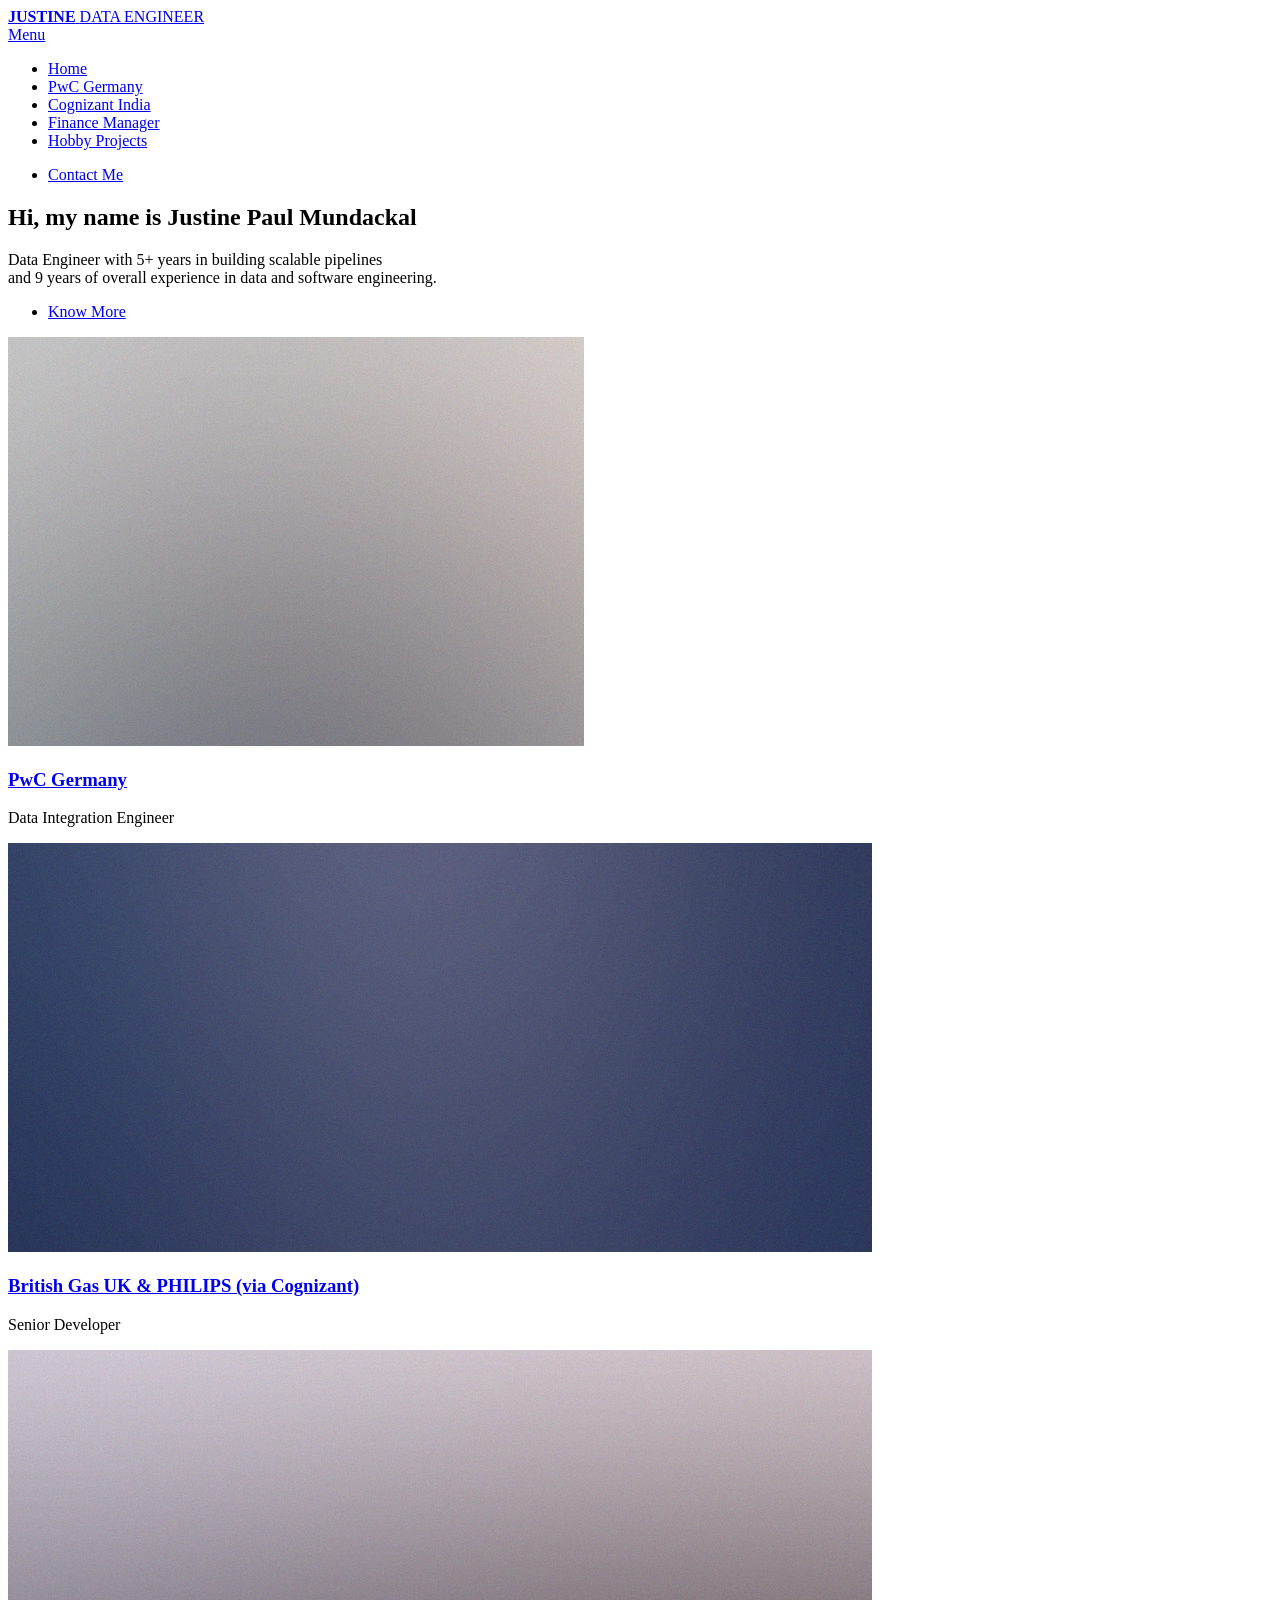
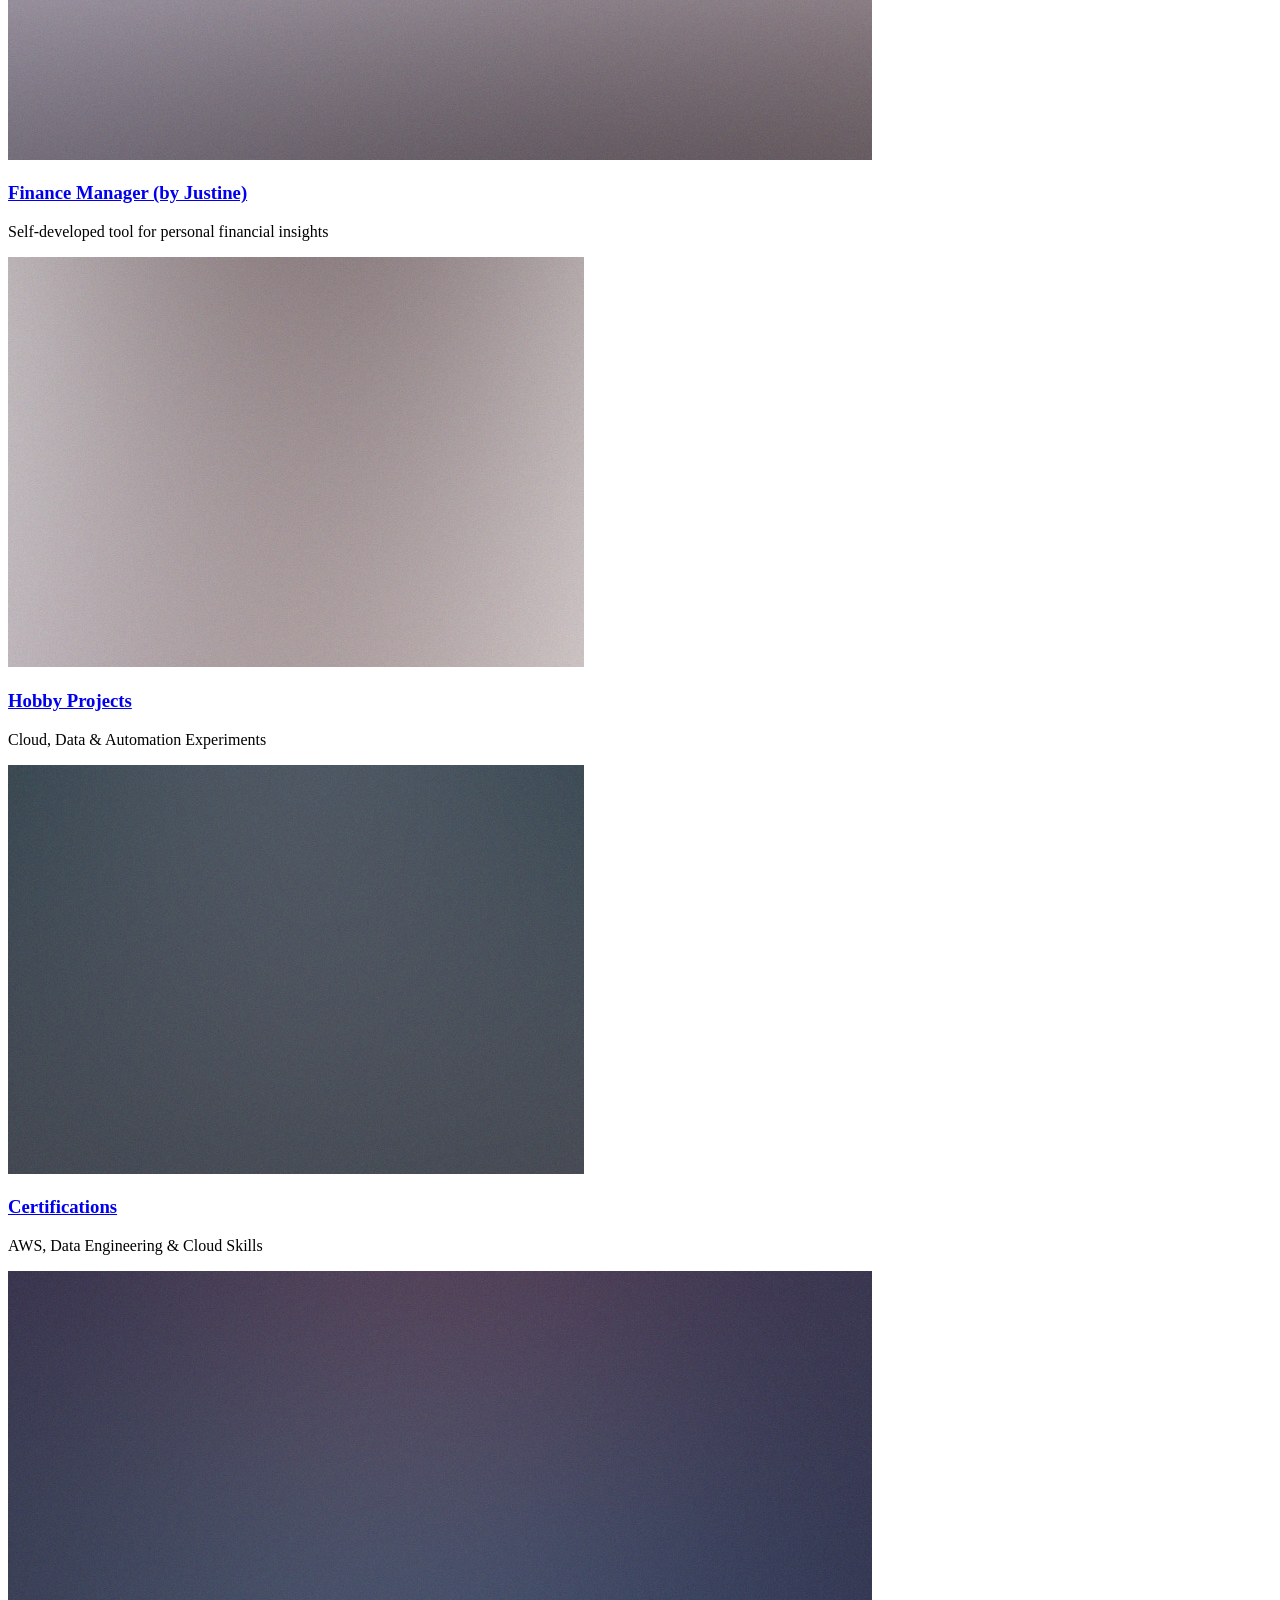
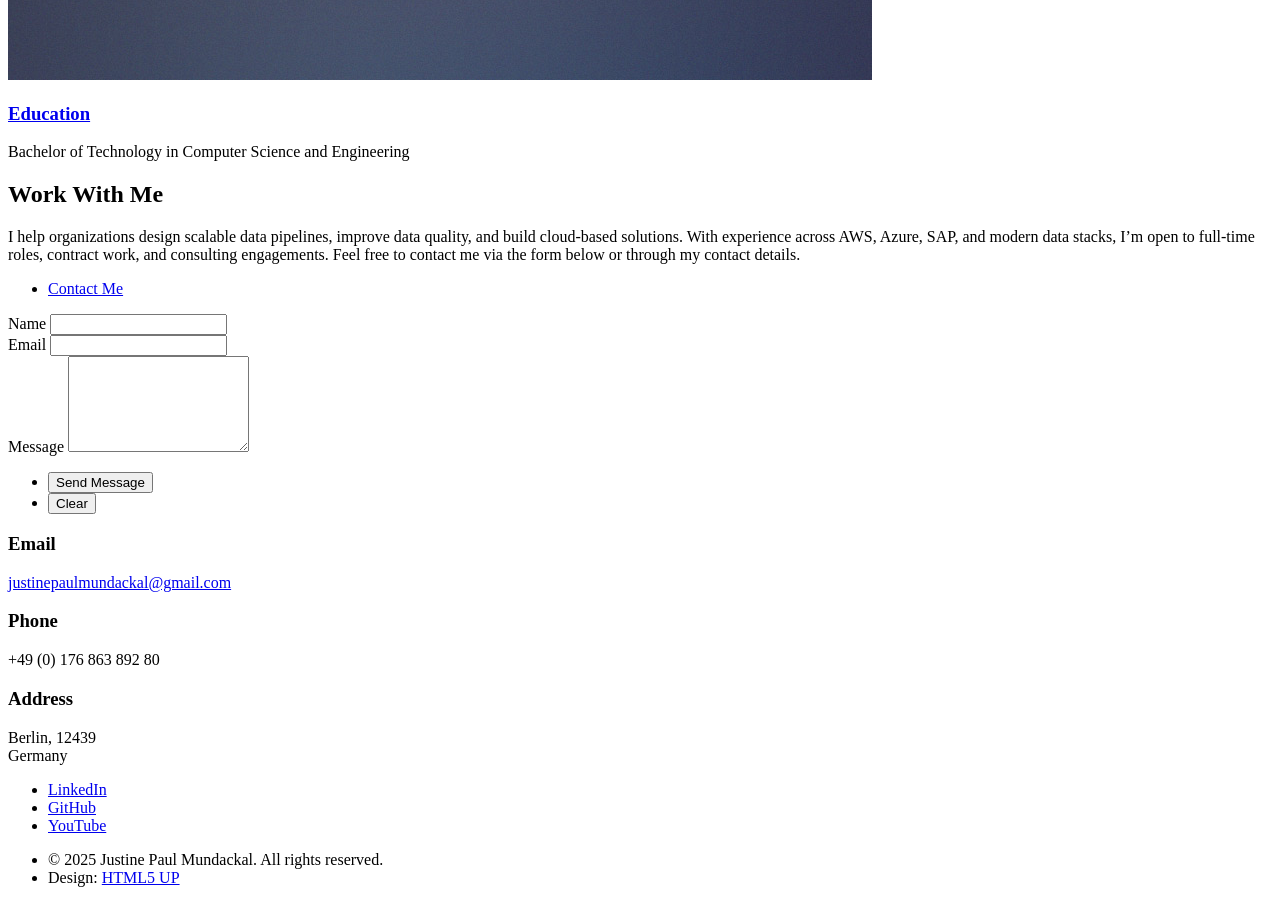
==== commit 3ce6631f: "Content updates" ====
--- a/index.html
+++ b/index.html
@@ -78,7 +78,7 @@
 						<img src="images/pic02.jpg" alt="" />
 					</span>
 					<header class="major">
-						<h3><a href="cognizant.html" class="link">Cognizant India</a></h3>
+						<h3><a href="cognizant.html" class="link">British Gas UK & PHILIPS (via Cognizant)</a></h3>
 						<p>Senior Developer</p>
 					</header>
 				</article>
@@ -142,7 +142,7 @@
 		<section id="contact">
 			<div class="inner">
 				<section>
-					<form method="post" action="#">
+					<!-- <form method="post" action="#">
 						<div class="fields">
 							<div class="field half">
 								<label for="name">Name</label>
@@ -161,7 +161,58 @@
 							<li><input type="submit" value="Send Message" class="primary" /></li>
 							<li><input type="reset" value="Clear" /></li>
 						</ul>
-					</form>
+					</form> -->
+					<form id="contactForm" method="post" action="#">
+						<div class="fields">
+						  <div class="field half">
+							<label for="name">Name</label>
+							<input type="text" name="name" id="name" required />
+						  </div>
+						  <div class="field half">
+							<label for="email">Email</label>
+							<input type="email" name="email" id="email" required />
+						  </div>
+						  <div class="field">
+							<label for="message">Message</label>
+							<textarea name="message" id="message" rows="6" required></textarea>
+						  </div>
+						</div>
+						<ul class="actions">
+						  <li><input type="submit" value="Send Message" class="primary" /></li>
+						  <li><input type="reset" value="Clear" /></li>
+						</ul>
+					  </form>
+					  
+					  <script>
+					  document.getElementById("contactForm").addEventListener("submit", async (e) => {
+						e.preventDefault();
+					  
+						const payload = {
+						  name: document.getElementById("name").value.trim(),
+						  email: document.getElementById("email").value.trim(),
+						  message: document.getElementById("message").value.trim(),
+						  page: location.pathname,
+						  userAgent: navigator.userAgent
+						};
+					  
+						try {
+						  const res = await fetch("https://v28e5o6uj4.execute-api.eu-central-1.amazonaws.com/prod/contact", {
+							method: "POST",
+							headers: { "Content-Type": "application/json" },
+							body: JSON.stringify(payload),
+							mode: "cors"
+						  });
+					  
+						  if (!res.ok) throw new Error(await res.text());
+						  alert("Thanks! Your message was sent.");
+						  e.target.reset();
+						} catch (err) {
+						  console.error(err);
+						  alert("Sorry, something went wrong. Please try again later.");
+						}
+					  });
+					  </script>
+					  
 				</section>
 				<section class="split">
 					<section>
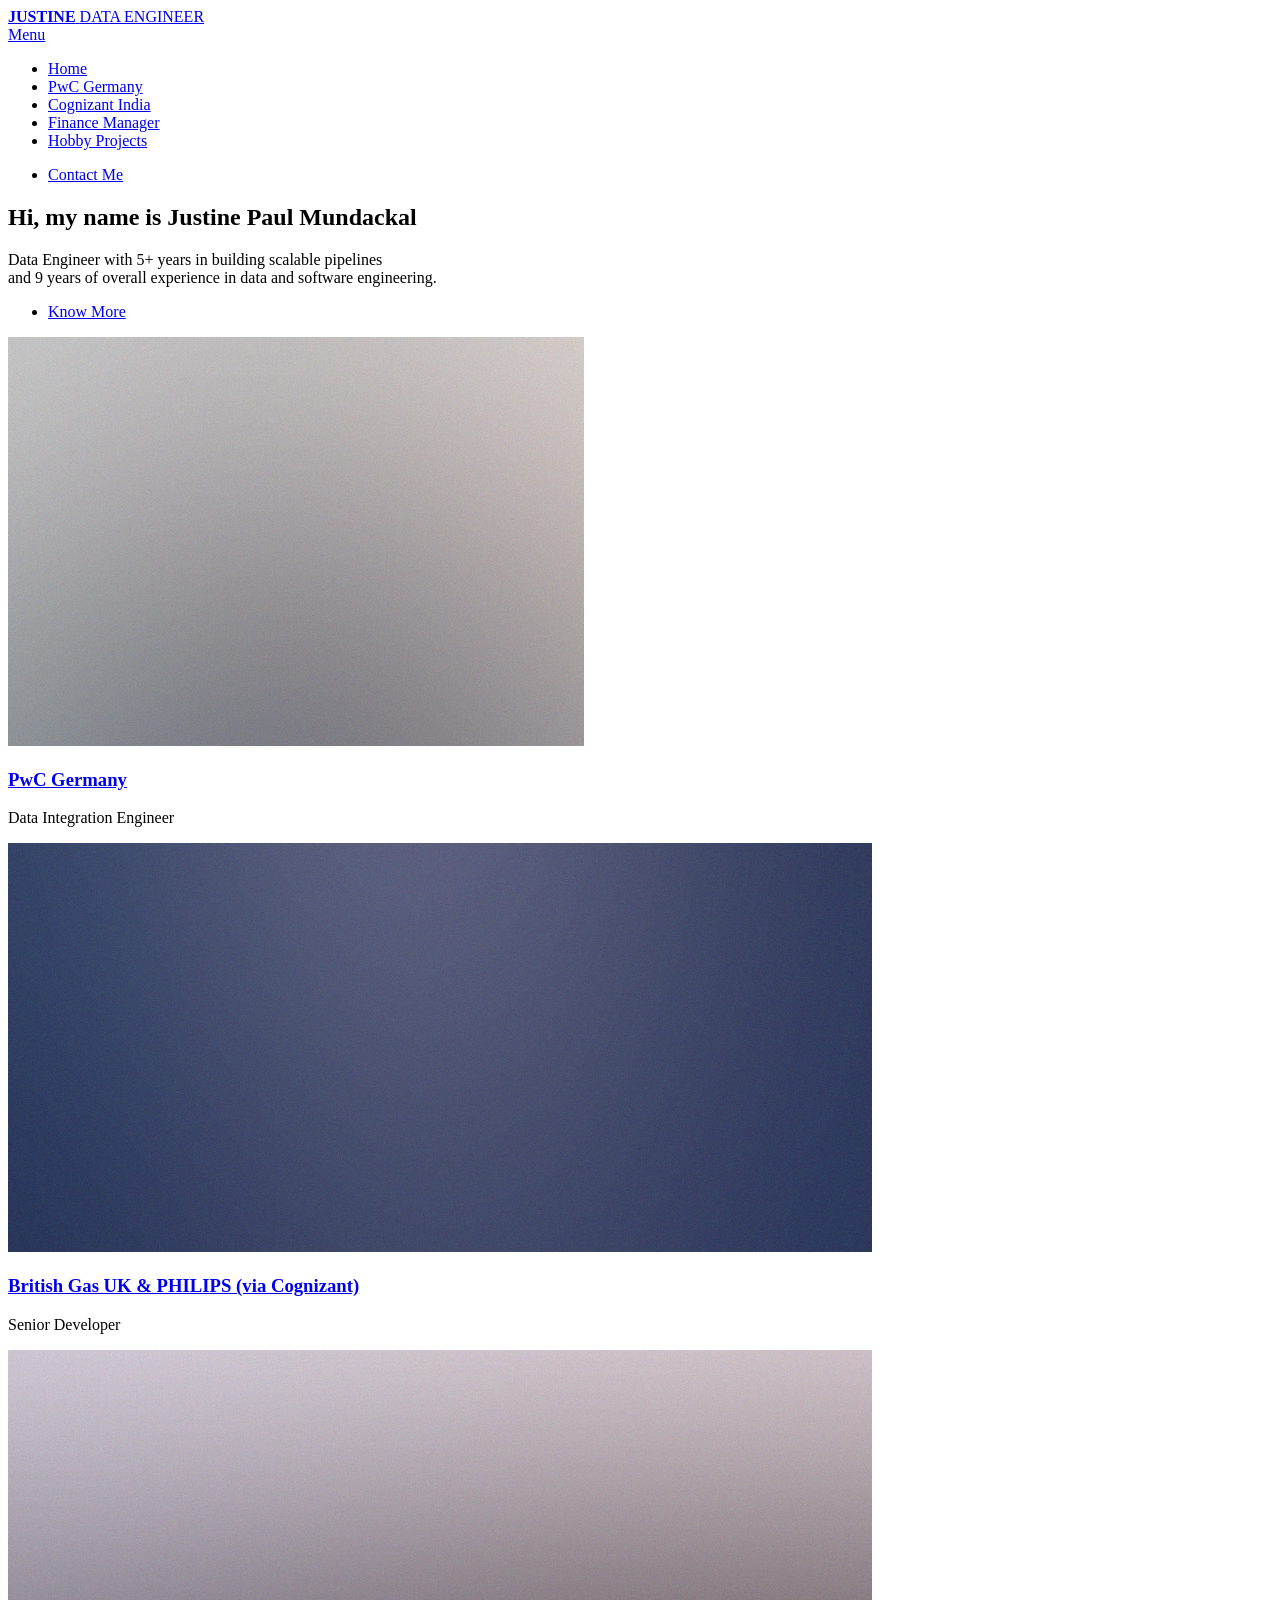
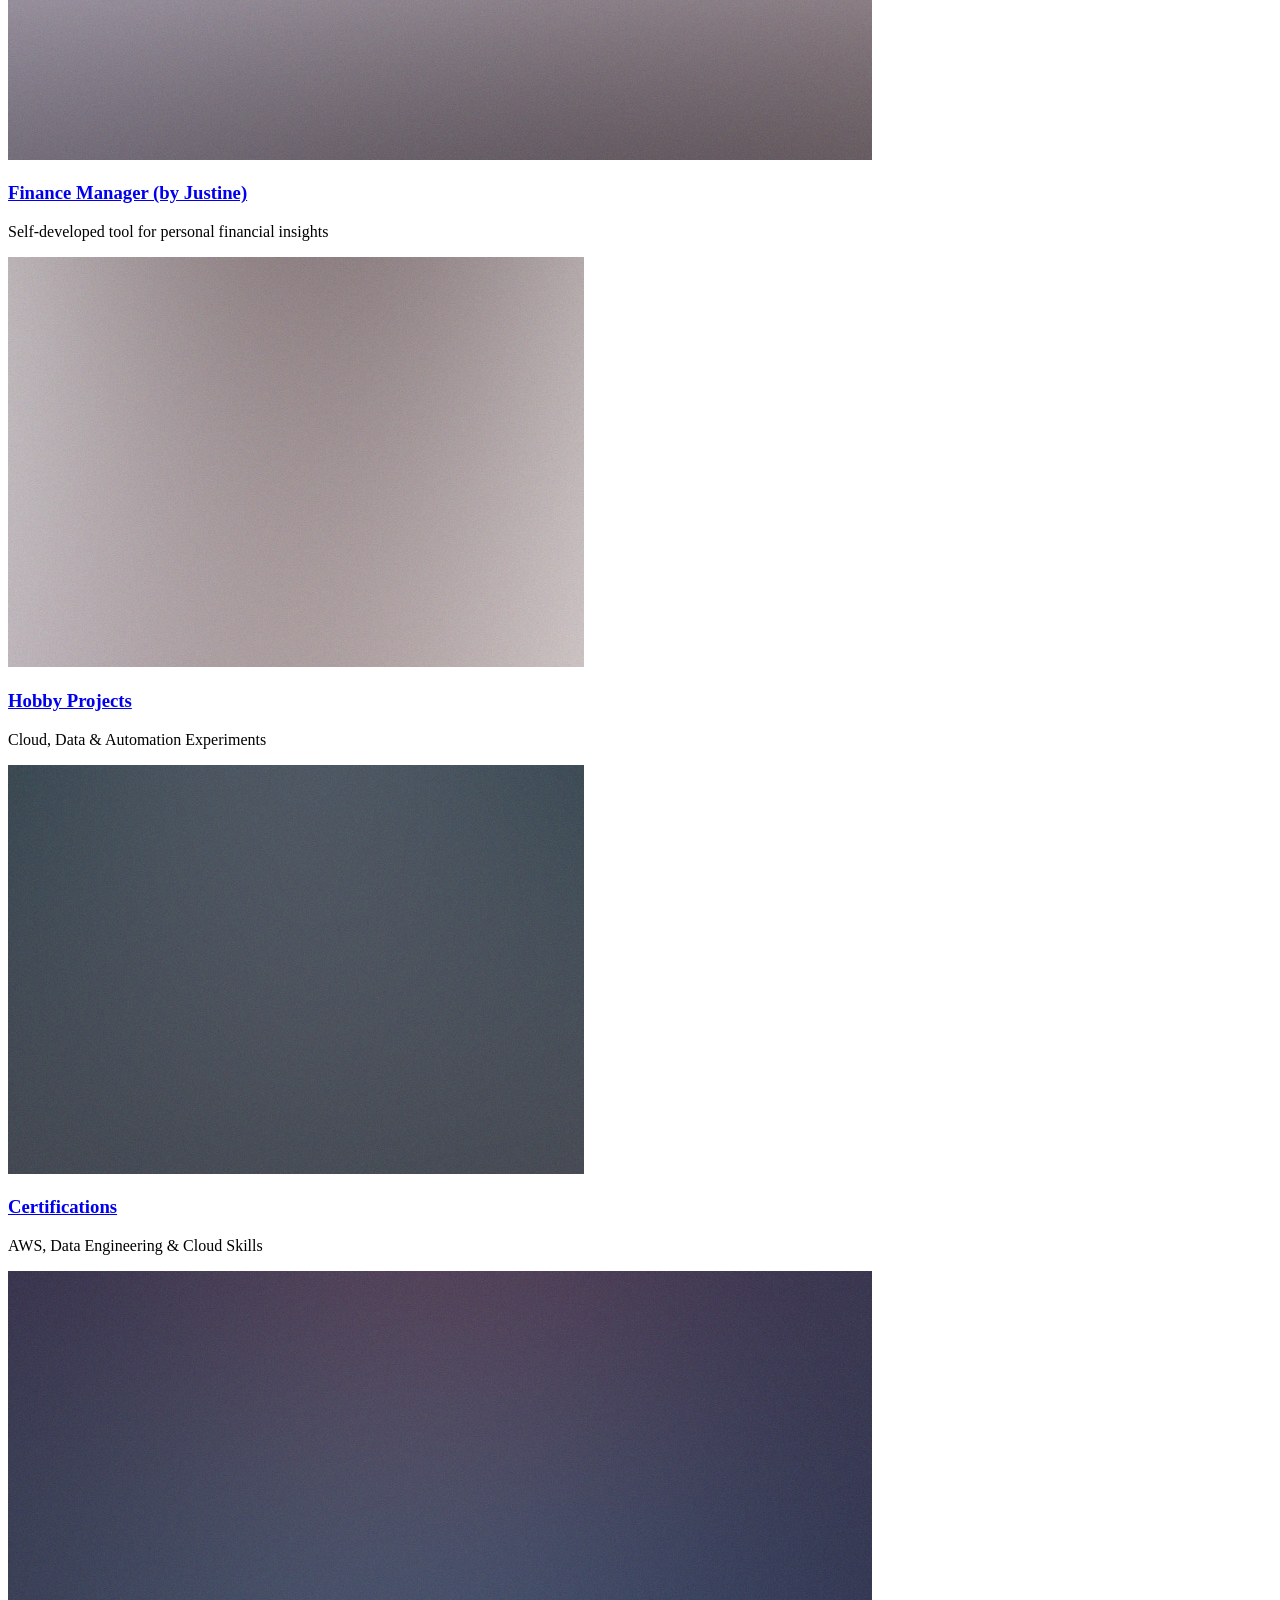
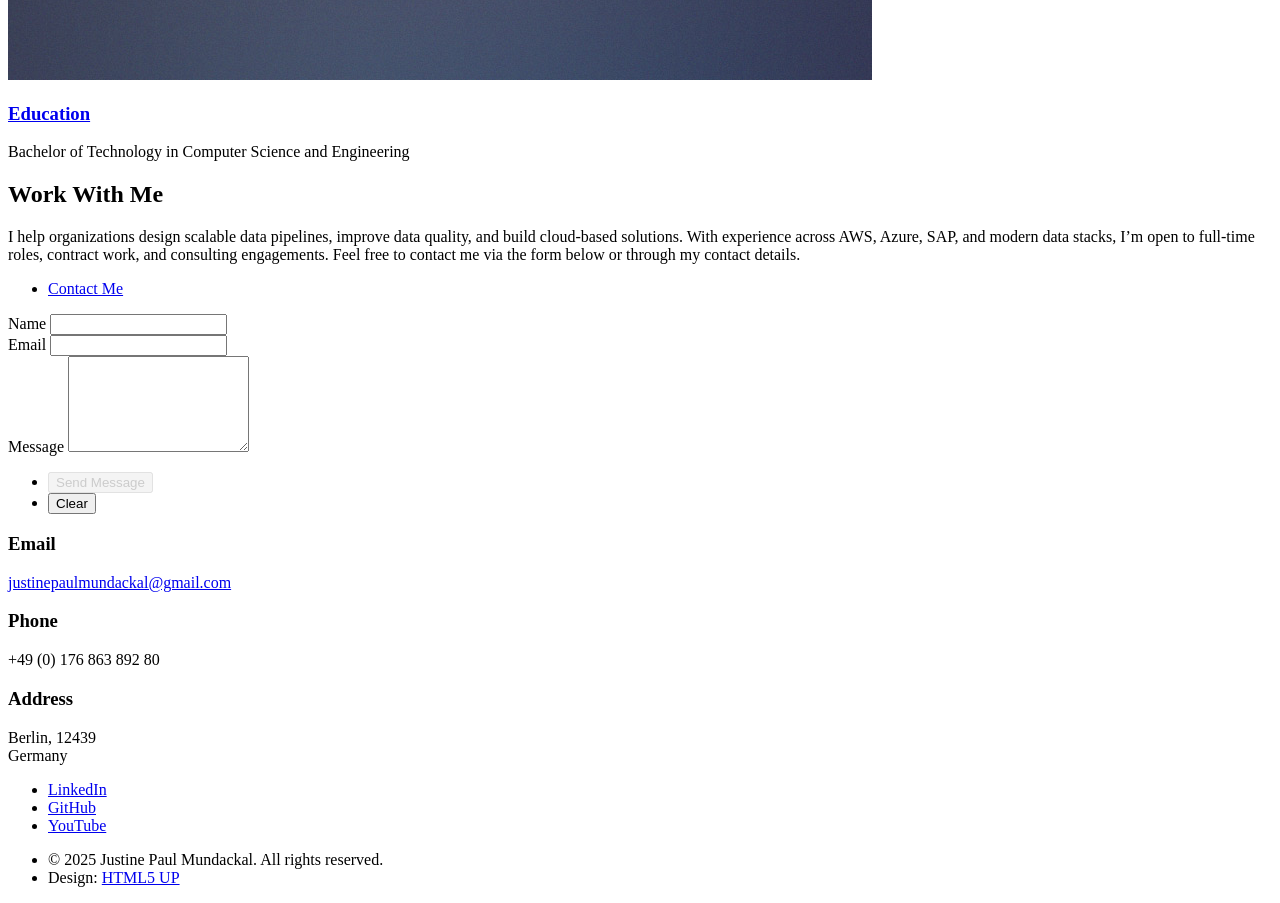
==== commit 88b352e6: "feat(frontend): add bot detection logic" ====
--- a/index.html
+++ b/index.html
@@ -162,7 +162,7 @@
 							<li><input type="reset" value="Clear" /></li>
 						</ul>
 					</form> -->
-					<form id="contactForm" method="post" action="#">
+					<!-- <form id="contactForm" method="post" action="#">
 						<div class="fields">
 						  <div class="field half">
 							<label for="name">Name</label>
@@ -211,7 +211,129 @@
 						  alert("Sorry, something went wrong. Please try again later.");
 						}
 					  });
+					  </script> -->
+					  <form id="contactForm" method="post" action="#" novalidate>
+						<div class="fields">
+						  <div class="field half">
+							<label for="name">Name</label>
+							<input type="text" name="name" id="name" required />
+						  </div>
+						  <div class="field half">
+							<label for="email">Email</label>
+							<input type="email" name="email" id="email" required />
+						  </div>
+					  
+						  <!-- Honeypot (accessible-hidden; NOT display:none) -->
+						  <div class="hp-wrap" aria-hidden="true">
+							<label for="website">Website</label>
+							<input id="website" name="website" autocomplete="off" tabindex="-1">
+						  </div>
+					  
+						  <div class="field">
+							<label for="message">Message</label>
+							<textarea name="message" id="message" rows="6" required></textarea>
+						  </div>
+						</div>
+					  
+						<ul class="actions">
+						  <li><input id="submitBtn" type="submit" value="Send Message" class="primary" disabled /></li>
+						  <li><input type="reset" value="Clear" /></li>
+						</ul>
+						<p id="formMsg" style="margin-top:.5rem;" aria-live="polite"></p>
+					  </form>
+					  
+					  <style>
+						/* Keep bots seeing the honeypot while keeping it off-screen for humans */
+						.hp-wrap { position:absolute; left:-9999px; width:1px; height:1px; overflow:hidden; }
+						#submitBtn[disabled]{ opacity:.6; cursor:not-allowed; }
+					  </style>
+					  
+					  <script>
+					  (function () {
+						const form = document.getElementById('contactForm');
+						const btn  = document.getElementById('submitBtn');
+						const msg  = document.getElementById('formMsg');
+						const hp   = document.getElementById('website');
+					  
+						// Dwell time + interaction gate
+						const startedAt = Date.now();
+						let humanInteracted = false;
+						const MIN_DWELL_MS = 2500;       // require ~2.5s on page
+						const RATE_LIMIT_SECONDS = 30;   // block rapid resubmits on client
+					  
+						function maybeEnable() {
+						  if (!humanInteracted) return;
+						  if (Date.now() - startedAt < MIN_DWELL_MS) return;
+						  btn.disabled = false;
+						}
+						['mousemove','keydown','touchstart','focus','click'].forEach(evt =>
+						  document.addEventListener(evt, () => { humanInteracted = true; maybeEnable(); }, { passive:true })
+						);
+						setTimeout(maybeEnable, MIN_DWELL_MS + 100);
+					  
+						function rateLimited() {
+						  try {
+							const last = parseInt(localStorage.getItem('lastSubmitTs') || '0', 10);
+							return (Date.now() - last) < RATE_LIMIT_SECONDS * 1000;
+						  } catch { return false; }
+						}
+						function markSubmitted() {
+						  try { localStorage.setItem('lastSubmitTs', String(Date.now())); } catch {}
+						}
+					  
+						form.addEventListener('submit', async (e) => {
+						  e.preventDefault();
+						  msg.textContent = '';
+						  btn.disabled = true;
+					  
+						  // Client-side bot gates
+						  if (hp.value && hp.value.trim() !== '') {
+							msg.textContent = 'Submission blocked.';
+							return;
+						  }
+						  if (!humanInteracted || (Date.now() - startedAt) < MIN_DWELL_MS) {
+							msg.textContent = 'Please take a moment before submitting.';
+							btn.disabled = false;
+							return;
+						  }
+						  if (rateLimited()) {
+							msg.textContent = `Please wait ${RATE_LIMIT_SECONDS}s before submitting again.`;
+							btn.disabled = false;
+							return;
+						  }
+					  
+						  // Passed gates → send to Lambda
+						  const payload = {
+							name: document.getElementById("name").value.trim(),
+							email: document.getElementById("email").value.trim(),
+							message: document.getElementById("message").value.trim(),
+							page: location.pathname,
+							userAgent: navigator.userAgent,
+							bot_checks: { dwell_ms: Date.now() - startedAt }
+						  };
+					  
+						  try {
+							const res = await fetch("https://v28e5o6uj4.execute-api.eu-central-1.amazonaws.com/prod/contact", {
+							  method: "POST",
+							  headers: { "Content-Type": "application/json" },
+							  body: JSON.stringify(payload),
+							  mode: "cors",
+							  credentials: "omit"
+							});
+							if (!res.ok) throw new Error(await res.text());
+							markSubmitted();
+							msg.textContent = 'Thanks! Your message was sent.';
+							form.reset();
+						  } catch (err) {
+							console.error(err);
+							msg.textContent = 'Sorry, something went wrong. Please try again later.';
+							btn.disabled = false;
+						  }
+						});
+					  })();
 					  </script>
+					  
+					  
 					  
 				</section>
 				<section class="split">
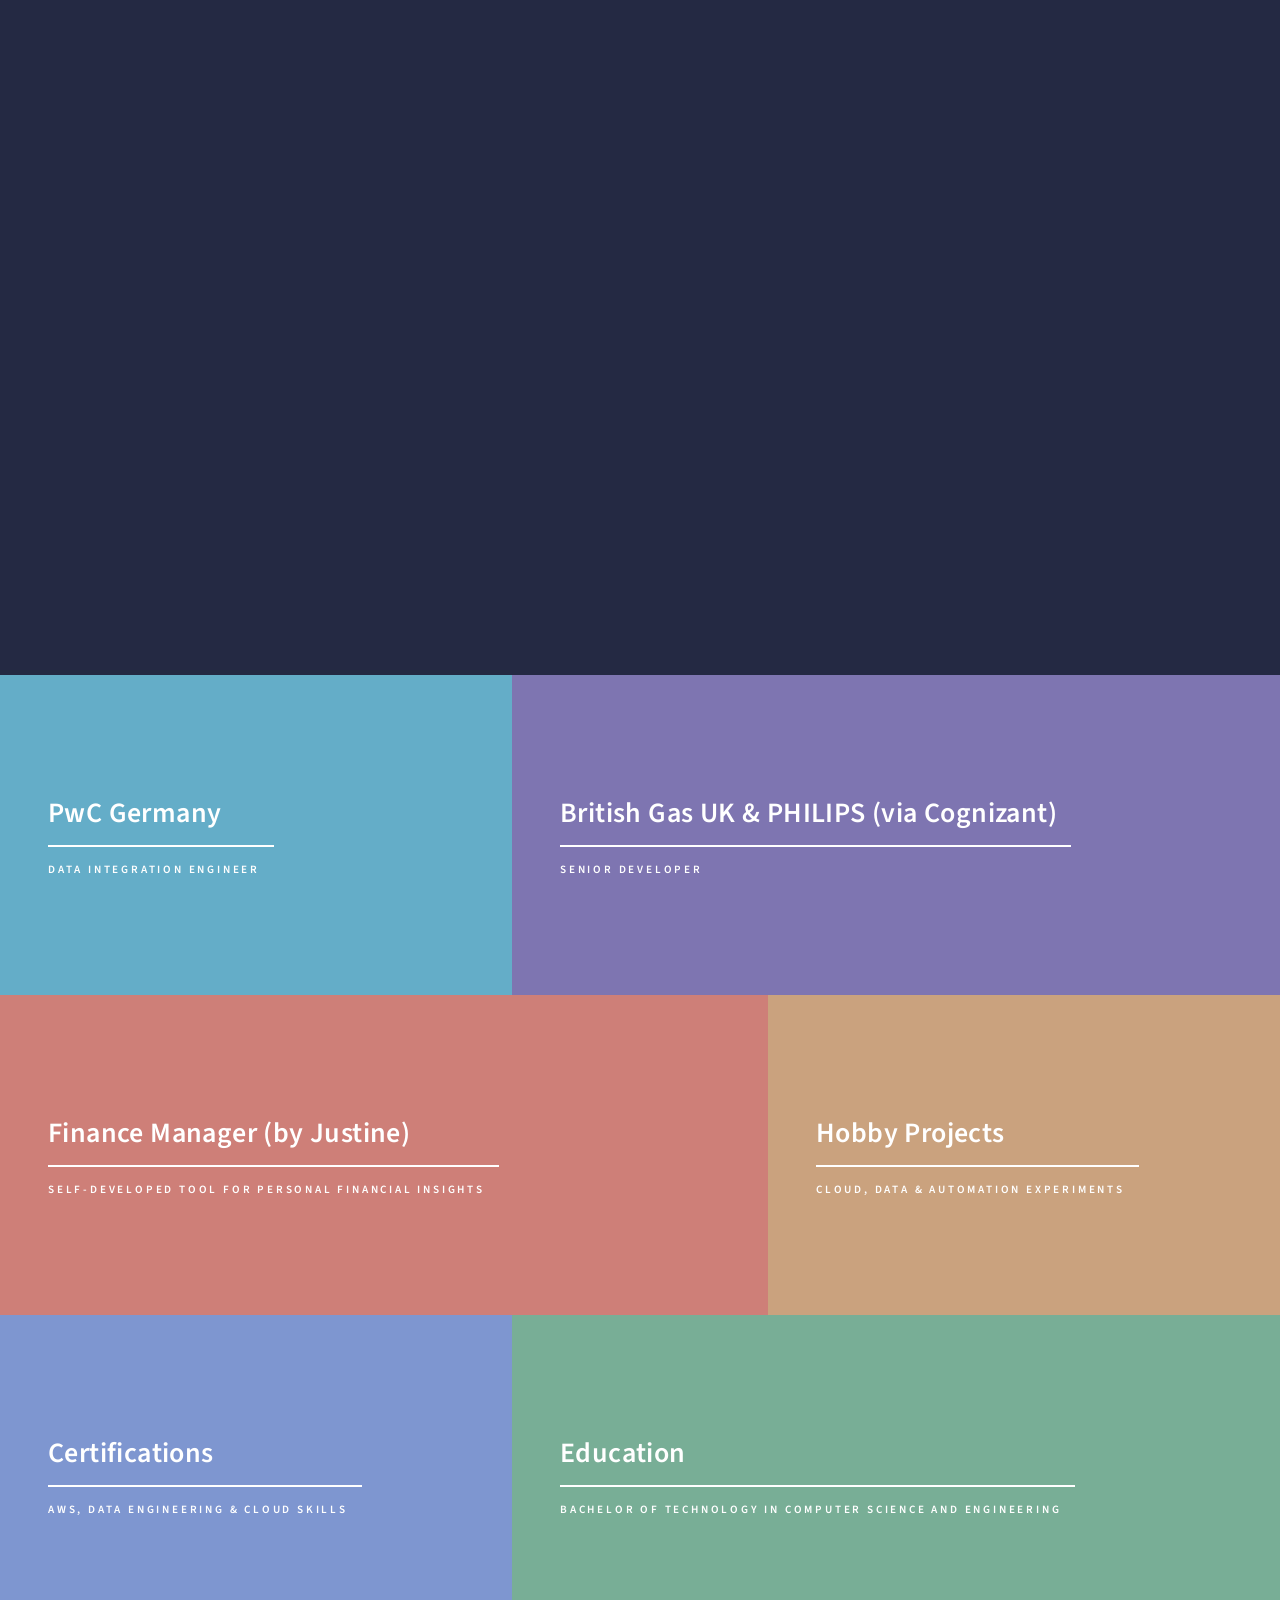
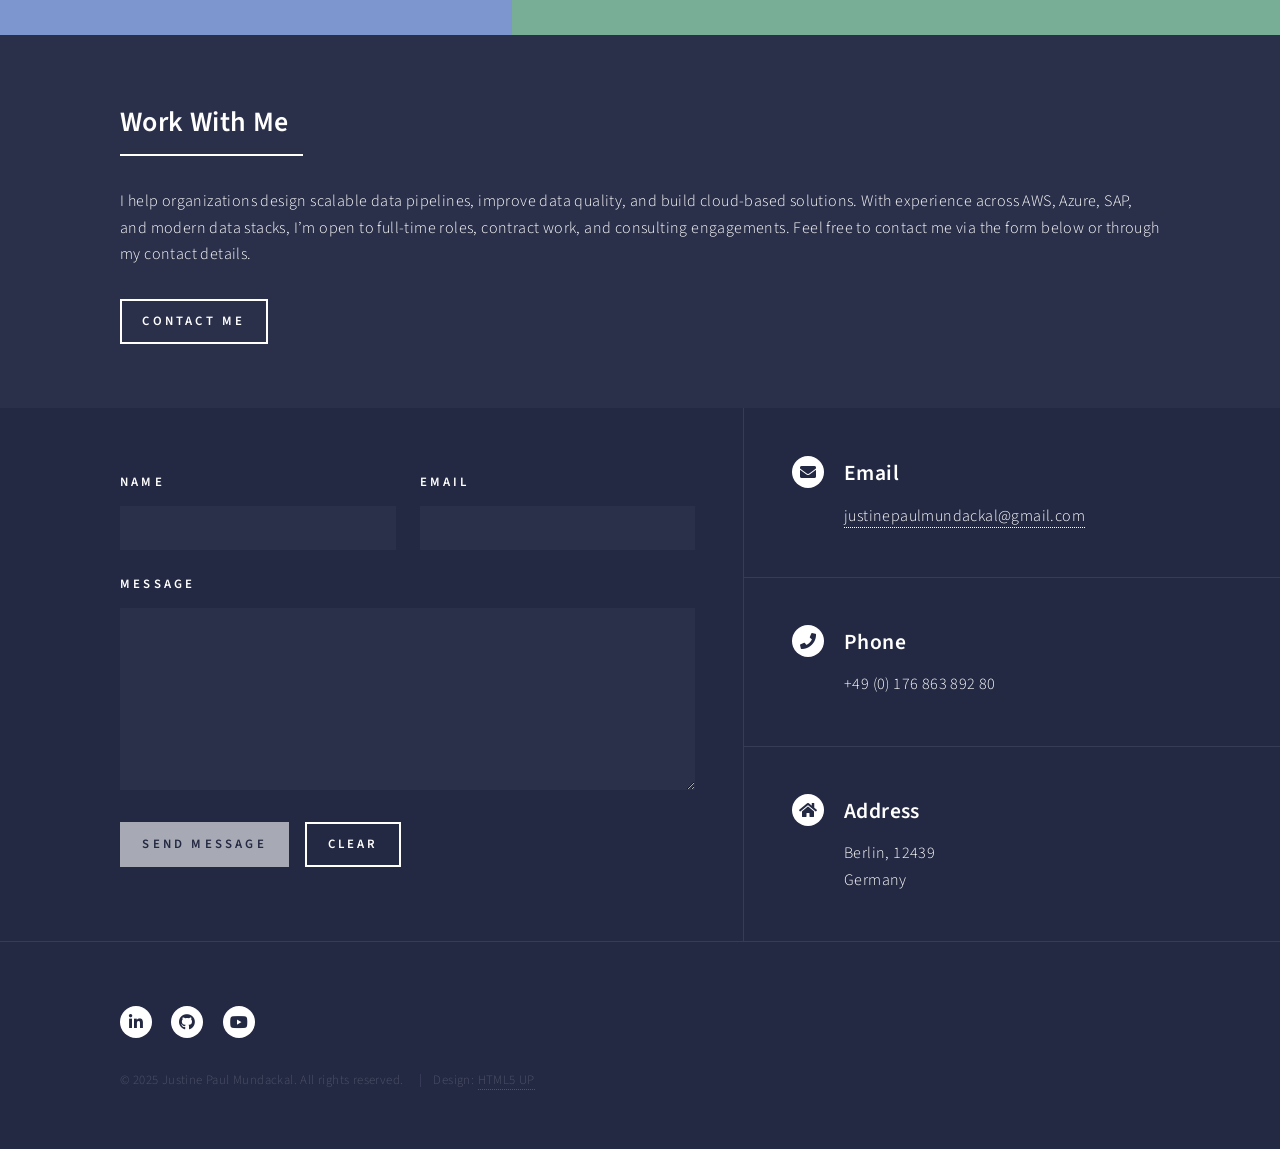
==== commit 96e79e8a: "feat(deploy): add server deploy scripts and switch site assets to versioned filenames for cache-safe" ====
--- a/index.html
+++ b/index.html
@@ -10,9 +10,9 @@
 	<title>JUSTINE PAUL MUNDACKAL</title>
 	<meta charset="utf-8" />
 	<meta name="viewport" content="width=device-width, initial-scale=1, user-scalable=no" />
-	<link rel="stylesheet" href="assets/css/main.css" />
+	<link rel="stylesheet" href="assets/css/main.v20260427.css" />
 	<noscript>
-		<link rel="stylesheet" href="assets/css/noscript.css" />
+		<link rel="stylesheet" href="assets/css/noscript.v20260427.css" />
 	</noscript>
 </head>
 
@@ -66,7 +66,7 @@
 			<section id="one" class="tiles">
 				<article>
 					<span class="image">
-						<img src="images/pic01.jpg" alt="" />
+						<img src="images/pic01.v20260427.jpg" alt="" />
 					</span>
 					<header class="major">
 						<h3><a href="pwc.html" class="link">PwC Germany</a></h3>
@@ -75,7 +75,7 @@
 				</article>
 				<article>
 					<span class="image">
-						<img src="images/pic02.jpg" alt="" />
+						<img src="images/pic02.v20260427.jpg" alt="" />
 					</span>
 					<header class="major">
 						<h3><a href="cognizant.html" class="link">British Gas UK & PHILIPS (via Cognizant)</a></h3>
@@ -84,7 +84,7 @@
 				</article>
 				<article>
 					<span class="image">
-						<img src="images/pic03.jpg" alt="" />
+						<img src="images/pic03.v20260427.jpg" alt="" />
 					</span>
 					<header class="major">
 						<h3><a href="finance.html" class="link">Finance Manager (by Justine)</a></h3>
@@ -93,7 +93,7 @@
 				</article>
 				<article>
 					<span class="image">
-						<img src="images/pic04.jpg" alt="" />
+						<img src="images/pic04.v20260427.jpg" alt="" />
 					</span>
 					<header class="major">
 						<h3><a href="hobby.html" class="link">Hobby Projects</a></h3>
@@ -102,7 +102,7 @@
 				</article>
 				<article>
 					<span class="image">
-						<img src="images/pic05.jpg" alt="" />
+						<img src="images/pic05.v20260427.jpg" alt="" />
 					</span>
 					<header class="major">
 						<h3><a href="certification.html" class="link">Certifications</a></h3>
@@ -111,7 +111,7 @@
 				</article>
 				<article>
 					<span class="image">
-						<img src="images/pic06.jpg" alt="" />
+						<img src="images/pic06.v20260427.jpg" alt="" />
 					</span>
 					<header class="major">
 						<h3><a href="education.html" class="link">Education</a></h3>
@@ -387,13 +387,13 @@
 	</div>
 
 	<!-- Scripts -->
-	<script src="assets/js/jquery.min.js"></script>
-	<script src="assets/js/jquery.scrolly.min.js"></script>
-	<script src="assets/js/jquery.scrollex.min.js"></script>
-	<script src="assets/js/browser.min.js"></script>
-	<script src="assets/js/breakpoints.min.js"></script>
-	<script src="assets/js/util.js"></script>
-	<script src="assets/js/main.js"></script>
+	<script src="assets/js/jquery.min.v20260427.js"></script>
+	<script src="assets/js/jquery.scrolly.min.v20260427.js"></script>
+	<script src="assets/js/jquery.scrollex.min.v20260427.js"></script>
+	<script src="assets/js/browser.min.v20260427.js"></script>
+	<script src="assets/js/breakpoints.min.v20260427.js"></script>
+	<script src="assets/js/util.v20260427.js"></script>
+	<script src="assets/js/main.v20260427.js"></script>
 
 </body>
 
--- a/assets/css/main.v20260427.css
+++ b/assets/css/main.v20260427.css
@@ -0,0 +1,3952 @@
+@import url(fontawesome-all.min.css);
+@import url("https://fonts.googleapis.com/css?family=Source+Sans+Pro:300,300italic,600,600italic");
+
+/*
+	Forty by HTML5 UP
+	html5up.net | @ajlkn
+	Free for personal and commercial use under the CCA 3.0 license (html5up.net/license)
+*/
+
+html, body, div, span, applet, object,
+iframe, h1, h2, h3, h4, h5, h6, p, blockquote,
+pre, a, abbr, acronym, address, big, cite,
+code, del, dfn, em, img, ins, kbd, q, s, samp,
+small, strike, strong, sub, sup, tt, var, b,
+u, i, center, dl, dt, dd, ol, ul, li, fieldset,
+form, label, legend, table, caption, tbody,
+tfoot, thead, tr, th, td, article, aside,
+canvas, details, embed, figure, figcaption,
+footer, header, hgroup, menu, nav, output, ruby,
+section, summary, time, mark, audio, video {
+	margin: 0;
+	padding: 0;
+	border: 0;
+	font-size: 100%;
+	font: inherit;
+	vertical-align: baseline;}
+
+article, aside, details, figcaption, figure,
+footer, header, hgroup, menu, nav, section {
+	display: block;}
+
+body {
+	line-height: 1;
+}
+
+ol, ul {
+	list-style: none;
+}
+
+blockquote, q {
+	quotes: none;
+}
+
+	blockquote:before, blockquote:after, q:before, q:after {
+		content: '';
+		content: none;
+	}
+
+table {
+	border-collapse: collapse;
+	border-spacing: 0;
+}
+
+body {
+	-webkit-text-size-adjust: none;
+}
+
+mark {
+	background-color: transparent;
+	color: inherit;
+}
+
+input::-moz-focus-inner {
+	border: 0;
+	padding: 0;
+}
+
+input, select, textarea {
+	-moz-appearance: none;
+	-webkit-appearance: none;
+	-ms-appearance: none;
+	appearance: none;
+}
+
+/* Basic */
+
+	@-ms-viewport {
+		width: device-width;
+	}
+
+	body {
+		-ms-overflow-style: scrollbar;
+	}
+
+	@media screen and (max-width: 480px) {
+
+		html, body {
+			min-width: 320px;
+		}
+
+	}
+
+	html {
+		box-sizing: border-box;
+	}
+
+	*, *:before, *:after {
+		box-sizing: inherit;
+	}
+
+	body {
+		background: #242943;
+	}
+
+		body.is-preload *, body.is-preload *:before, body.is-preload *:after {
+			-moz-animation: none !important;
+			-webkit-animation: none !important;
+			-ms-animation: none !important;
+			animation: none !important;
+			-moz-transition: none !important;
+			-webkit-transition: none !important;
+			-ms-transition: none !important;
+			transition: none !important;
+		}
+
+/* Type */
+
+	body, input, select, textarea {
+		color: #ffffff;
+		font-family: "Source Sans Pro", Helvetica, sans-serif;
+		font-size: 17pt;
+		font-weight: 300;
+		letter-spacing: 0.025em;
+		line-height: 1.65;
+	}
+
+		@media screen and (max-width: 1680px) {
+
+			body, input, select, textarea {
+				font-size: 14pt;
+			}
+
+		}
+
+		@media screen and (max-width: 1280px) {
+
+			body, input, select, textarea {
+				font-size: 12pt;
+			}
+
+		}
+
+		@media screen and (max-width: 360px) {
+
+			body, input, select, textarea {
+				font-size: 11pt;
+			}
+
+		}
+
+	a {
+		-moz-transition: color 0.2s ease-in-out, border-bottom-color 0.2s ease-in-out;
+		-webkit-transition: color 0.2s ease-in-out, border-bottom-color 0.2s ease-in-out;
+		-ms-transition: color 0.2s ease-in-out, border-bottom-color 0.2s ease-in-out;
+		transition: color 0.2s ease-in-out, border-bottom-color 0.2s ease-in-out;
+		border-bottom: dotted 1px;
+		color: inherit;
+		text-decoration: none;
+	}
+
+		a:hover {
+			border-bottom-color: transparent;
+			color: #9bf1ff !important;
+		}
+
+		a:active {
+			color: #53e3fb !important;
+		}
+
+	strong, b {
+		color: #ffffff;
+		font-weight: 600;
+	}
+
+	em, i {
+		font-style: italic;
+	}
+
+	p {
+		margin: 0 0 2em 0;
+	}
+
+	h1, h2, h3, h4, h5, h6 {
+		color: #ffffff;
+		font-weight: 600;
+		line-height: 1.65;
+		margin: 0 0 1em 0;
+	}
+
+		h1 a, h2 a, h3 a, h4 a, h5 a, h6 a {
+			color: inherit;
+			border-bottom: 0;
+		}
+
+	h1 {
+		font-size: 2.5em;
+	}
+
+	h2 {
+		font-size: 1.75em;
+	}
+
+	h3 {
+		font-size: 1.35em;
+	}
+
+	h4 {
+		font-size: 1.1em;
+	}
+
+	h5 {
+		font-size: 0.9em;
+	}
+
+	h6 {
+		font-size: 0.7em;
+	}
+
+	@media screen and (max-width: 736px) {
+
+		h1 {
+			font-size: 2em;
+		}
+
+		h2 {
+			font-size: 1.5em;
+		}
+
+		h3 {
+			font-size: 1.25em;
+		}
+
+	}
+
+	sub {
+		font-size: 0.8em;
+		position: relative;
+		top: 0.5em;
+	}
+
+	sup {
+		font-size: 0.8em;
+		position: relative;
+		top: -0.5em;
+	}
+
+	blockquote {
+		border-left: solid 4px rgba(212, 212, 255, 0.1);
+		font-style: italic;
+		margin: 0 0 2em 0;
+		padding: 0.5em 0 0.5em 2em;
+	}
+
+	code {
+		background: rgba(212, 212, 255, 0.035);
+		font-family: "Courier New", monospace;
+		font-size: 0.9em;
+		margin: 0 0.25em;
+		padding: 0.25em 0.65em;
+	}
+
+	pre {
+		-webkit-overflow-scrolling: touch;
+		font-family: "Courier New", monospace;
+		font-size: 0.9em;
+		margin: 0 0 2em 0;
+	}
+
+		pre code {
+			display: block;
+			line-height: 1.75;
+			padding: 1em 1.5em;
+			overflow-x: auto;
+		}
+
+	hr {
+		border: 0;
+		border-bottom: solid 1px rgba(212, 212, 255, 0.1);
+		margin: 2em 0;
+	}
+
+		hr.major {
+			margin: 3em 0;
+		}
+
+	.align-left {
+		text-align: left;
+	}
+
+	.align-center {
+		text-align: center;
+	}
+
+	.align-right {
+		text-align: right;
+	}
+
+/* Row */
+
+	.row {
+		display: flex;
+		flex-wrap: wrap;
+		box-sizing: border-box;
+		align-items: stretch;
+	}
+
+		.row > * {
+			box-sizing: border-box;
+		}
+
+		.row.gtr-uniform > * > :last-child {
+			margin-bottom: 0;
+		}
+
+		.row.aln-left {
+			justify-content: flex-start;
+		}
+
+		.row.aln-center {
+			justify-content: center;
+		}
+
+		.row.aln-right {
+			justify-content: flex-end;
+		}
+
+		.row.aln-top {
+			align-items: flex-start;
+		}
+
+		.row.aln-middle {
+			align-items: center;
+		}
+
+		.row.aln-bottom {
+			align-items: flex-end;
+		}
+
+		.row > .imp {
+			order: -1;
+		}
+
+		.row > .col-1 {
+			width: 8.33333%;
+		}
+
+		.row > .off-1 {
+			margin-left: 8.33333%;
+		}
+
+		.row > .col-2 {
+			width: 16.66667%;
+		}
+
+		.row > .off-2 {
+			margin-left: 16.66667%;
+		}
+
+		.row > .col-3 {
+			width: 25%;
+		}
+
+		.row > .off-3 {
+			margin-left: 25%;
+		}
+
+		.row > .col-4 {
+			width: 33.33333%;
+		}
+
+		.row > .off-4 {
+			margin-left: 33.33333%;
+		}
+
+		.row > .col-5 {
+			width: 41.66667%;
+		}
+
+		.row > .off-5 {
+			margin-left: 41.66667%;
+		}
+
+		.row > .col-6 {
+			width: 50%;
+		}
+
+		.row > .off-6 {
+			margin-left: 50%;
+		}
+
+		.row > .col-7 {
+			width: 58.33333%;
+		}
+
+		.row > .off-7 {
+			margin-left: 58.33333%;
+		}
+
+		.row > .col-8 {
+			width: 66.66667%;
+		}
+
+		.row > .off-8 {
+			margin-left: 66.66667%;
+		}
+
+		.row > .col-9 {
+			width: 75%;
+		}
+
+		.row > .off-9 {
+			margin-left: 75%;
+		}
+
+		.row > .col-10 {
+			width: 83.33333%;
+		}
+
+		.row > .off-10 {
+			margin-left: 83.33333%;
+		}
+
+		.row > .col-11 {
+			width: 91.66667%;
+		}
+
+		.row > .off-11 {
+			margin-left: 91.66667%;
+		}
+
+		.row > .col-12 {
+			width: 100%;
+		}
+
+		.row > .off-12 {
+			margin-left: 100%;
+		}
+
+		.row.gtr-0 {
+			margin-top: 0;
+			margin-left: 0em;
+		}
+
+			.row.gtr-0 > * {
+				padding: 0 0 0 0em;
+			}
+
+			.row.gtr-0.gtr-uniform {
+				margin-top: 0em;
+			}
+
+				.row.gtr-0.gtr-uniform > * {
+					padding-top: 0em;
+				}
+
+		.row.gtr-25 {
+			margin-top: 0;
+			margin-left: -0.5em;
+		}
+
+			.row.gtr-25 > * {
+				padding: 0 0 0 0.5em;
+			}
+
+			.row.gtr-25.gtr-uniform {
+				margin-top: -0.5em;
+			}
+
+				.row.gtr-25.gtr-uniform > * {
+					padding-top: 0.5em;
+				}
+
+		.row.gtr-50 {
+			margin-top: 0;
+			margin-left: -1em;
+		}
+
+			.row.gtr-50 > * {
+				padding: 0 0 0 1em;
+			}
+
+			.row.gtr-50.gtr-uniform {
+				margin-top: -1em;
+			}
+
+				.row.gtr-50.gtr-uniform > * {
+					padding-top: 1em;
+				}
+
+		.row {
+			margin-top: 0;
+			margin-left: -2em;
+		}
+
+			.row > * {
+				padding: 0 0 0 2em;
+			}
+
+			.row.gtr-uniform {
+				margin-top: -2em;
+			}
+
+				.row.gtr-uniform > * {
+					padding-top: 2em;
+				}
+
+		.row.gtr-150 {
+			margin-top: 0;
+			margin-left: -3em;
+		}
+
+			.row.gtr-150 > * {
+				padding: 0 0 0 3em;
+			}
+
+			.row.gtr-150.gtr-uniform {
+				margin-top: -3em;
+			}
+
+				.row.gtr-150.gtr-uniform > * {
+					padding-top: 3em;
+				}
+
+		.row.gtr-200 {
+			margin-top: 0;
+			margin-left: -4em;
+		}
+
+			.row.gtr-200 > * {
+				padding: 0 0 0 4em;
+			}
+
+			.row.gtr-200.gtr-uniform {
+				margin-top: -4em;
+			}
+
+				.row.gtr-200.gtr-uniform > * {
+					padding-top: 4em;
+				}
+
+		@media screen and (max-width: 1680px) {
+
+			.row {
+				display: flex;
+				flex-wrap: wrap;
+				box-sizing: border-box;
+				align-items: stretch;
+			}
+
+				.row > * {
+					box-sizing: border-box;
+				}
+
+				.row.gtr-uniform > * > :last-child {
+					margin-bottom: 0;
+				}
+
+				.row.aln-left {
+					justify-content: flex-start;
+				}
+
+				.row.aln-center {
+					justify-content: center;
+				}
+
+				.row.aln-right {
+					justify-content: flex-end;
+				}
+
+				.row.aln-top {
+					align-items: flex-start;
+				}
+
+				.row.aln-middle {
+					align-items: center;
+				}
+
+				.row.aln-bottom {
+					align-items: flex-end;
+				}
+
+				.row > .imp-xlarge {
+					order: -1;
+				}
+
+				.row > .col-1-xlarge {
+					width: 8.33333%;
+				}
+
+				.row > .off-1-xlarge {
+					margin-left: 8.33333%;
+				}
+
+				.row > .col-2-xlarge {
+					width: 16.66667%;
+				}
+
+				.row > .off-2-xlarge {
+					margin-left: 16.66667%;
+				}
+
+				.row > .col-3-xlarge {
+					width: 25%;
+				}
+
+				.row > .off-3-xlarge {
+					margin-left: 25%;
+				}
+
+				.row > .col-4-xlarge {
+					width: 33.33333%;
+				}
+
+				.row > .off-4-xlarge {
+					margin-left: 33.33333%;
+				}
+
+				.row > .col-5-xlarge {
+					width: 41.66667%;
+				}
+
+				.row > .off-5-xlarge {
+					margin-left: 41.66667%;
+				}
+
+				.row > .col-6-xlarge {
+					width: 50%;
+				}
+
+				.row > .off-6-xlarge {
+					margin-left: 50%;
+				}
+
+				.row > .col-7-xlarge {
+					width: 58.33333%;
+				}
+
+				.row > .off-7-xlarge {
+					margin-left: 58.33333%;
+				}
+
+				.row > .col-8-xlarge {
+					width: 66.66667%;
+				}
+
+				.row > .off-8-xlarge {
+					margin-left: 66.66667%;
+				}
+
+				.row > .col-9-xlarge {
+					width: 75%;
+				}
+
+				.row > .off-9-xlarge {
+					margin-left: 75%;
+				}
+
+				.row > .col-10-xlarge {
+					width: 83.33333%;
+				}
+
+				.row > .off-10-xlarge {
+					margin-left: 83.33333%;
+				}
+
+				.row > .col-11-xlarge {
+					width: 91.66667%;
+				}
+
+				.row > .off-11-xlarge {
+					margin-left: 91.66667%;
+				}
+
+				.row > .col-12-xlarge {
+					width: 100%;
+				}
+
+				.row > .off-12-xlarge {
+					margin-left: 100%;
+				}
+
+				.row.gtr-0 {
+					margin-top: 0;
+					margin-left: 0em;
+				}
+
+					.row.gtr-0 > * {
+						padding: 0 0 0 0em;
+					}
+
+					.row.gtr-0.gtr-uniform {
+						margin-top: 0em;
+					}
+
+						.row.gtr-0.gtr-uniform > * {
+							padding-top: 0em;
+						}
+
+				.row.gtr-25 {
+					margin-top: 0;
+					margin-left: -0.5em;
+				}
+
+					.row.gtr-25 > * {
+						padding: 0 0 0 0.5em;
+					}
+
+					.row.gtr-25.gtr-uniform {
+						margin-top: -0.5em;
+					}
+
+						.row.gtr-25.gtr-uniform > * {
+							padding-top: 0.5em;
+						}
+
+				.row.gtr-50 {
+					margin-top: 0;
+					margin-left: -1em;
+				}
+
+					.row.gtr-50 > * {
+						padding: 0 0 0 1em;
+					}
+
+					.row.gtr-50.gtr-uniform {
+						margin-top: -1em;
+					}
+
+						.row.gtr-50.gtr-uniform > * {
+							padding-top: 1em;
+						}
+
+				.row {
+					margin-top: 0;
+					margin-left: -2em;
+				}
+
+					.row > * {
+						padding: 0 0 0 2em;
+					}
+
+					.row.gtr-uniform {
+						margin-top: -2em;
+					}
+
+						.row.gtr-uniform > * {
+							padding-top: 2em;
+						}
+
+				.row.gtr-150 {
+					margin-top: 0;
+					margin-left: -3em;
+				}
+
+					.row.gtr-150 > * {
+						padding: 0 0 0 3em;
+					}
+
+					.row.gtr-150.gtr-uniform {
+						margin-top: -3em;
+					}
+
+						.row.gtr-150.gtr-uniform > * {
+							padding-top: 3em;
+						}
+
+				.row.gtr-200 {
+					margin-top: 0;
+					margin-left: -4em;
+				}
+
+					.row.gtr-200 > * {
+						padding: 0 0 0 4em;
+					}
+
+					.row.gtr-200.gtr-uniform {
+						margin-top: -4em;
+					}
+
+						.row.gtr-200.gtr-uniform > * {
+							padding-top: 4em;
+						}
+
+		}
+
+		@media screen and (max-width: 1280px) {
+
+			.row {
+				display: flex;
+				flex-wrap: wrap;
+				box-sizing: border-box;
+				align-items: stretch;
+			}
+
+				.row > * {
+					box-sizing: border-box;
+				}
+
+				.row.gtr-uniform > * > :last-child {
+					margin-bottom: 0;
+				}
+
+				.row.aln-left {
+					justify-content: flex-start;
+				}
+
+				.row.aln-center {
+					justify-content: center;
+				}
+
+				.row.aln-right {
+					justify-content: flex-end;
+				}
+
+				.row.aln-top {
+					align-items: flex-start;
+				}
+
+				.row.aln-middle {
+					align-items: center;
+				}
+
+				.row.aln-bottom {
+					align-items: flex-end;
+				}
+
+				.row > .imp-large {
+					order: -1;
+				}
+
+				.row > .col-1-large {
+					width: 8.33333%;
+				}
+
+				.row > .off-1-large {
+					margin-left: 8.33333%;
+				}
+
+				.row > .col-2-large {
+					width: 16.66667%;
+				}
+
+				.row > .off-2-large {
+					margin-left: 16.66667%;
+				}
+
+				.row > .col-3-large {
+					width: 25%;
+				}
+
+				.row > .off-3-large {
+					margin-left: 25%;
+				}
+
+				.row > .col-4-large {
+					width: 33.33333%;
+				}
+
+				.row > .off-4-large {
+					margin-left: 33.33333%;
+				}
+
+				.row > .col-5-large {
+					width: 41.66667%;
+				}
+
+				.row > .off-5-large {
+					margin-left: 41.66667%;
+				}
+
+				.row > .col-6-large {
+					width: 50%;
+				}
+
+				.row > .off-6-large {
+					margin-left: 50%;
+				}
+
+				.row > .col-7-large {
+					width: 58.33333%;
+				}
+
+				.row > .off-7-large {
+					margin-left: 58.33333%;
+				}
+
+				.row > .col-8-large {
+					width: 66.66667%;
+				}
+
+				.row > .off-8-large {
+					margin-left: 66.66667%;
+				}
+
+				.row > .col-9-large {
+					width: 75%;
+				}
+
+				.row > .off-9-large {
+					margin-left: 75%;
+				}
+
+				.row > .col-10-large {
+					width: 83.33333%;
+				}
+
+				.row > .off-10-large {
+					margin-left: 83.33333%;
+				}
+
+				.row > .col-11-large {
+					width: 91.66667%;
+				}
+
+				.row > .off-11-large {
+					margin-left: 91.66667%;
+				}
+
+				.row > .col-12-large {
+					width: 100%;
+				}
+
+				.row > .off-12-large {
+					margin-left: 100%;
+				}
+
+				.row.gtr-0 {
+					margin-top: 0;
+					margin-left: 0em;
+				}
+
+					.row.gtr-0 > * {
+						padding: 0 0 0 0em;
+					}
+
+					.row.gtr-0.gtr-uniform {
+						margin-top: 0em;
+					}
+
+						.row.gtr-0.gtr-uniform > * {
+							padding-top: 0em;
+						}
+
+				.row.gtr-25 {
+					margin-top: 0;
+					margin-left: -0.375em;
+				}
+
+					.row.gtr-25 > * {
+						padding: 0 0 0 0.375em;
+					}
+
+					.row.gtr-25.gtr-uniform {
+						margin-top: -0.375em;
+					}
+
+						.row.gtr-25.gtr-uniform > * {
+							padding-top: 0.375em;
+						}
+
+				.row.gtr-50 {
+					margin-top: 0;
+					margin-left: -0.75em;
+				}
+
+					.row.gtr-50 > * {
+						padding: 0 0 0 0.75em;
+					}
+
+					.row.gtr-50.gtr-uniform {
+						margin-top: -0.75em;
+					}
+
+						.row.gtr-50.gtr-uniform > * {
+							padding-top: 0.75em;
+						}
+
+				.row {
+					margin-top: 0;
+					margin-left: -1.5em;
+				}
+
+					.row > * {
+						padding: 0 0 0 1.5em;
+					}
+
+					.row.gtr-uniform {
+						margin-top: -1.5em;
+					}
+
+						.row.gtr-uniform > * {
+							padding-top: 1.5em;
+						}
+
+				.row.gtr-150 {
+					margin-top: 0;
+					margin-left: -2.25em;
+				}
+
+					.row.gtr-150 > * {
+						padding: 0 0 0 2.25em;
+					}
+
+					.row.gtr-150.gtr-uniform {
+						margin-top: -2.25em;
+					}
+
+						.row.gtr-150.gtr-uniform > * {
+							padding-top: 2.25em;
+						}
+
+				.row.gtr-200 {
+					margin-top: 0;
+					margin-left: -3em;
+				}
+
+					.row.gtr-200 > * {
+						padding: 0 0 0 3em;
+					}
+
+					.row.gtr-200.gtr-uniform {
+						margin-top: -3em;
+					}
+
+						.row.gtr-200.gtr-uniform > * {
+							padding-top: 3em;
+						}
+
+		}
+
+		@media screen and (max-width: 980px) {
+
+			.row {
+				display: flex;
+				flex-wrap: wrap;
+				box-sizing: border-box;
+				align-items: stretch;
+			}
+
+				.row > * {
+					box-sizing: border-box;
+				}
+
+				.row.gtr-uniform > * > :last-child {
+					margin-bottom: 0;
+				}
+
+				.row.aln-left {
+					justify-content: flex-start;
+				}
+
+				.row.aln-center {
+					justify-content: center;
+				}
+
+				.row.aln-right {
+					justify-content: flex-end;
+				}
+
+				.row.aln-top {
+					align-items: flex-start;
+				}
+
+				.row.aln-middle {
+					align-items: center;
+				}
+
+				.row.aln-bottom {
+					align-items: flex-end;
+				}
+
+				.row > .imp-medium {
+					order: -1;
+				}
+
+				.row > .col-1-medium {
+					width: 8.33333%;
+				}
+
+				.row > .off-1-medium {
+					margin-left: 8.33333%;
+				}
+
+				.row > .col-2-medium {
+					width: 16.66667%;
+				}
+
+				.row > .off-2-medium {
+					margin-left: 16.66667%;
+				}
+
+				.row > .col-3-medium {
+					width: 25%;
+				}
+
+				.row > .off-3-medium {
+					margin-left: 25%;
+				}
+
+				.row > .col-4-medium {
+					width: 33.33333%;
+				}
+
+				.row > .off-4-medium {
+					margin-left: 33.33333%;
+				}
+
+				.row > .col-5-medium {
+					width: 41.66667%;
+				}
+
+				.row > .off-5-medium {
+					margin-left: 41.66667%;
+				}
+
+				.row > .col-6-medium {
+					width: 50%;
+				}
+
+				.row > .off-6-medium {
+					margin-left: 50%;
+				}
+
+				.row > .col-7-medium {
+					width: 58.33333%;
+				}
+
+				.row > .off-7-medium {
+					margin-left: 58.33333%;
+				}
+
+				.row > .col-8-medium {
+					width: 66.66667%;
+				}
+
+				.row > .off-8-medium {
+					margin-left: 66.66667%;
+				}
+
+				.row > .col-9-medium {
+					width: 75%;
+				}
+
+				.row > .off-9-medium {
+					margin-left: 75%;
+				}
+
+				.row > .col-10-medium {
+					width: 83.33333%;
+				}
+
+				.row > .off-10-medium {
+					margin-left: 83.33333%;
+				}
+
+				.row > .col-11-medium {
+					width: 91.66667%;
+				}
+
+				.row > .off-11-medium {
+					margin-left: 91.66667%;
+				}
+
+				.row > .col-12-medium {
+					width: 100%;
+				}
+
+				.row > .off-12-medium {
+					margin-left: 100%;
+				}
+
+				.row.gtr-0 {
+					margin-top: 0;
+					margin-left: 0em;
+				}
+
+					.row.gtr-0 > * {
+						padding: 0 0 0 0em;
+					}
+
+					.row.gtr-0.gtr-uniform {
+						margin-top: 0em;
+					}
+
+						.row.gtr-0.gtr-uniform > * {
+							padding-top: 0em;
+						}
+
+				.row.gtr-25 {
+					margin-top: 0;
+					margin-left: -0.375em;
+				}
+
+					.row.gtr-25 > * {
+						padding: 0 0 0 0.375em;
+					}
+
+					.row.gtr-25.gtr-uniform {
+						margin-top: -0.375em;
+					}
+
+						.row.gtr-25.gtr-uniform > * {
+							padding-top: 0.375em;
+						}
+
+				.row.gtr-50 {
+					margin-top: 0;
+					margin-left: -0.75em;
+				}
+
+					.row.gtr-50 > * {
+						padding: 0 0 0 0.75em;
+					}
+
+					.row.gtr-50.gtr-uniform {
+						margin-top: -0.75em;
+					}
+
+						.row.gtr-50.gtr-uniform > * {
+							padding-top: 0.75em;
+						}
+
+				.row {
+					margin-top: 0;
+					margin-left: -1.5em;
+				}
+
+					.row > * {
+						padding: 0 0 0 1.5em;
+					}
+
+					.row.gtr-uniform {
+						margin-top: -1.5em;
+					}
+
+						.row.gtr-uniform > * {
+							padding-top: 1.5em;
+						}
+
+				.row.gtr-150 {
+					margin-top: 0;
+					margin-left: -2.25em;
+				}
+
+					.row.gtr-150 > * {
+						padding: 0 0 0 2.25em;
+					}
+
+					.row.gtr-150.gtr-uniform {
+						margin-top: -2.25em;
+					}
+
+						.row.gtr-150.gtr-uniform > * {
+							padding-top: 2.25em;
+						}
+
+				.row.gtr-200 {
+					margin-top: 0;
+					margin-left: -3em;
+				}
+
+					.row.gtr-200 > * {
+						padding: 0 0 0 3em;
+					}
+
+					.row.gtr-200.gtr-uniform {
+						margin-top: -3em;
+					}
+
+						.row.gtr-200.gtr-uniform > * {
+							padding-top: 3em;
+						}
+
+		}
+
+		@media screen and (max-width: 736px) {
+
+			.row {
+				display: flex;
+				flex-wrap: wrap;
+				box-sizing: border-box;
+				align-items: stretch;
+			}
+
+				.row > * {
+					box-sizing: border-box;
+				}
+
+				.row.gtr-uniform > * > :last-child {
+					margin-bottom: 0;
+				}
+
+				.row.aln-left {
+					justify-content: flex-start;
+				}
+
+				.row.aln-center {
+					justify-content: center;
+				}
+
+				.row.aln-right {
+					justify-content: flex-end;
+				}
+
+				.row.aln-top {
+					align-items: flex-start;
+				}
+
+				.row.aln-middle {
+					align-items: center;
+				}
+
+				.row.aln-bottom {
+					align-items: flex-end;
+				}
+
+				.row > .imp-small {
+					order: -1;
+				}
+
+				.row > .col-1-small {
+					width: 8.33333%;
+				}
+
+				.row > .off-1-small {
+					margin-left: 8.33333%;
+				}
+
+				.row > .col-2-small {
+					width: 16.66667%;
+				}
+
+				.row > .off-2-small {
+					margin-left: 16.66667%;
+				}
+
+				.row > .col-3-small {
+					width: 25%;
+				}
+
+				.row > .off-3-small {
+					margin-left: 25%;
+				}
+
+				.row > .col-4-small {
+					width: 33.33333%;
+				}
+
+				.row > .off-4-small {
+					margin-left: 33.33333%;
+				}
+
+				.row > .col-5-small {
+					width: 41.66667%;
+				}
+
+				.row > .off-5-small {
+					margin-left: 41.66667%;
+				}
+
+				.row > .col-6-small {
+					width: 50%;
+				}
+
+				.row > .off-6-small {
+					margin-left: 50%;
+				}
+
+				.row > .col-7-small {
+					width: 58.33333%;
+				}
+
+				.row > .off-7-small {
+					margin-left: 58.33333%;
+				}
+
+				.row > .col-8-small {
+					width: 66.66667%;
+				}
+
+				.row > .off-8-small {
+					margin-left: 66.66667%;
+				}
+
+				.row > .col-9-small {
+					width: 75%;
+				}
+
+				.row > .off-9-small {
+					margin-left: 75%;
+				}
+
+				.row > .col-10-small {
+					width: 83.33333%;
+				}
+
+				.row > .off-10-small {
+					margin-left: 83.33333%;
+				}
+
+				.row > .col-11-small {
+					width: 91.66667%;
+				}
+
+				.row > .off-11-small {
+					margin-left: 91.66667%;
+				}
+
+				.row > .col-12-small {
+					width: 100%;
+				}
+
+				.row > .off-12-small {
+					margin-left: 100%;
+				}
+
+				.row.gtr-0 {
+					margin-top: 0;
+					margin-left: 0em;
+				}
+
+					.row.gtr-0 > * {
+						padding: 0 0 0 0em;
+					}
+
+					.row.gtr-0.gtr-uniform {
+						margin-top: 0em;
+					}
+
+						.row.gtr-0.gtr-uniform > * {
+							padding-top: 0em;
+						}
+
+				.row.gtr-25 {
+					margin-top: 0;
+					margin-left: -0.3125em;
+				}
+
+					.row.gtr-25 > * {
+						padding: 0 0 0 0.3125em;
+					}
+
+					.row.gtr-25.gtr-uniform {
+						margin-top: -0.3125em;
+					}
+
+						.row.gtr-25.gtr-uniform > * {
+							padding-top: 0.3125em;
+						}
+
+				.row.gtr-50 {
+					margin-top: 0;
+					margin-left: -0.625em;
+				}
+
+					.row.gtr-50 > * {
+						padding: 0 0 0 0.625em;
+					}
+
+					.row.gtr-50.gtr-uniform {
+						margin-top: -0.625em;
+					}
+
+						.row.gtr-50.gtr-uniform > * {
+							padding-top: 0.625em;
+						}
+
+				.row {
+					margin-top: 0;
+					margin-left: -1.25em;
+				}
+
+					.row > * {
+						padding: 0 0 0 1.25em;
+					}
+
+					.row.gtr-uniform {
+						margin-top: -1.25em;
+					}
+
+						.row.gtr-uniform > * {
+							padding-top: 1.25em;
+						}
+
+				.row.gtr-150 {
+					margin-top: 0;
+					margin-left: -1.875em;
+				}
+
+					.row.gtr-150 > * {
+						padding: 0 0 0 1.875em;
+					}
+
+					.row.gtr-150.gtr-uniform {
+						margin-top: -1.875em;
+					}
+
+						.row.gtr-150.gtr-uniform > * {
+							padding-top: 1.875em;
+						}
+
+				.row.gtr-200 {
+					margin-top: 0;
+					margin-left: -2.5em;
+				}
+
+					.row.gtr-200 > * {
+						padding: 0 0 0 2.5em;
+					}
+
+					.row.gtr-200.gtr-uniform {
+						margin-top: -2.5em;
+					}
+
+						.row.gtr-200.gtr-uniform > * {
+							padding-top: 2.5em;
+						}
+
+		}
+
+		@media screen and (max-width: 480px) {
+
+			.row {
+				display: flex;
+				flex-wrap: wrap;
+				box-sizing: border-box;
+				align-items: stretch;
+			}
+
+				.row > * {
+					box-sizing: border-box;
+				}
+
+				.row.gtr-uniform > * > :last-child {
+					margin-bottom: 0;
+				}
+
+				.row.aln-left {
+					justify-content: flex-start;
+				}
+
+				.row.aln-center {
+					justify-content: center;
+				}
+
+				.row.aln-right {
+					justify-content: flex-end;
+				}
+
+				.row.aln-top {
+					align-items: flex-start;
+				}
+
+				.row.aln-middle {
+					align-items: center;
+				}
+
+				.row.aln-bottom {
+					align-items: flex-end;
+				}
+
+				.row > .imp-xsmall {
+					order: -1;
+				}
+
+				.row > .col-1-xsmall {
+					width: 8.33333%;
+				}
+
+				.row > .off-1-xsmall {
+					margin-left: 8.33333%;
+				}
+
+				.row > .col-2-xsmall {
+					width: 16.66667%;
+				}
+
+				.row > .off-2-xsmall {
+					margin-left: 16.66667%;
+				}
+
+				.row > .col-3-xsmall {
+					width: 25%;
+				}
+
+				.row > .off-3-xsmall {
+					margin-left: 25%;
+				}
+
+				.row > .col-4-xsmall {
+					width: 33.33333%;
+				}
+
+				.row > .off-4-xsmall {
+					margin-left: 33.33333%;
+				}
+
+				.row > .col-5-xsmall {
+					width: 41.66667%;
+				}
+
+				.row > .off-5-xsmall {
+					margin-left: 41.66667%;
+				}
+
+				.row > .col-6-xsmall {
+					width: 50%;
+				}
+
+				.row > .off-6-xsmall {
+					margin-left: 50%;
+				}
+
+				.row > .col-7-xsmall {
+					width: 58.33333%;
+				}
+
+				.row > .off-7-xsmall {
+					margin-left: 58.33333%;
+				}
+
+				.row > .col-8-xsmall {
+					width: 66.66667%;
+				}
+
+				.row > .off-8-xsmall {
+					margin-left: 66.66667%;
+				}
+
+				.row > .col-9-xsmall {
+					width: 75%;
+				}
+
+				.row > .off-9-xsmall {
+					margin-left: 75%;
+				}
+
+				.row > .col-10-xsmall {
+					width: 83.33333%;
+				}
+
+				.row > .off-10-xsmall {
+					margin-left: 83.33333%;
+				}
+
+				.row > .col-11-xsmall {
+					width: 91.66667%;
+				}
+
+				.row > .off-11-xsmall {
+					margin-left: 91.66667%;
+				}
+
+				.row > .col-12-xsmall {
+					width: 100%;
+				}
+
+				.row > .off-12-xsmall {
+					margin-left: 100%;
+				}
+
+				.row.gtr-0 {
+					margin-top: 0;
+					margin-left: 0em;
+				}
+
+					.row.gtr-0 > * {
+						padding: 0 0 0 0em;
+					}
+
+					.row.gtr-0.gtr-uniform {
+						margin-top: 0em;
+					}
+
+						.row.gtr-0.gtr-uniform > * {
+							padding-top: 0em;
+						}
+
+				.row.gtr-25 {
+					margin-top: 0;
+					margin-left: -0.3125em;
+				}
+
+					.row.gtr-25 > * {
+						padding: 0 0 0 0.3125em;
+					}
+
+					.row.gtr-25.gtr-uniform {
+						margin-top: -0.3125em;
+					}
+
+						.row.gtr-25.gtr-uniform > * {
+							padding-top: 0.3125em;
+						}
+
+				.row.gtr-50 {
+					margin-top: 0;
+					margin-left: -0.625em;
+				}
+
+					.row.gtr-50 > * {
+						padding: 0 0 0 0.625em;
+					}
+
+					.row.gtr-50.gtr-uniform {
+						margin-top: -0.625em;
+					}
+
+						.row.gtr-50.gtr-uniform > * {
+							padding-top: 0.625em;
+						}
+
+				.row {
+					margin-top: 0;
+					margin-left: -1.25em;
+				}
+
+					.row > * {
+						padding: 0 0 0 1.25em;
+					}
+
+					.row.gtr-uniform {
+						margin-top: -1.25em;
+					}
+
+						.row.gtr-uniform > * {
+							padding-top: 1.25em;
+						}
+
+				.row.gtr-150 {
+					margin-top: 0;
+					margin-left: -1.875em;
+				}
+
+					.row.gtr-150 > * {
+						padding: 0 0 0 1.875em;
+					}
+
+					.row.gtr-150.gtr-uniform {
+						margin-top: -1.875em;
+					}
+
+						.row.gtr-150.gtr-uniform > * {
+							padding-top: 1.875em;
+						}
+
+				.row.gtr-200 {
+					margin-top: 0;
+					margin-left: -2.5em;
+				}
+
+					.row.gtr-200 > * {
+						padding: 0 0 0 2.5em;
+					}
+
+					.row.gtr-200.gtr-uniform {
+						margin-top: -2.5em;
+					}
+
+						.row.gtr-200.gtr-uniform > * {
+							padding-top: 2.5em;
+						}
+
+		}
+
+/* Section/Article */
+
+	section.special, article.special {
+		text-align: center;
+	}
+
+	header.major {
+		width: -moz-max-content;
+		width: -webkit-max-content;
+		width: -ms-max-content;
+		width: max-content;
+		margin-bottom: 2em;
+	}
+
+		header.major > :first-child {
+			margin-bottom: 0;
+			width: calc(100% + 0.5em);
+		}
+
+			header.major > :first-child:after {
+				content: '';
+				background-color: #ffffff;
+				display: block;
+				height: 2px;
+				margin: 0.325em 0 0.5em 0;
+				width: 100%;
+			}
+
+		header.major > p {
+			font-size: 0.7em;
+			font-weight: 600;
+			letter-spacing: 0.25em;
+			margin-bottom: 0;
+			text-transform: uppercase;
+		}
+
+		body.is-ie header.major > :first-child:after {
+			max-width: 9em;
+		}
+
+		body.is-ie header.major > h1:after {
+			max-width: 100% !important;
+		}
+
+	@media screen and (max-width: 736px) {
+
+		header.major > p br {
+			display: none;
+		}
+
+	}
+
+/* Form */
+
+	form {
+		margin: 0 0 2em 0;
+	}
+
+		form > :last-child {
+			margin-bottom: 0;
+		}
+
+		form > .fields {
+			display: -moz-flex;
+			display: -webkit-flex;
+			display: -ms-flex;
+			display: flex;
+			-moz-flex-wrap: wrap;
+			-webkit-flex-wrap: wrap;
+			-ms-flex-wrap: wrap;
+			flex-wrap: wrap;
+			width: calc(100% + 3em);
+			margin: -1.5em 0 2em -1.5em;
+		}
+
+			form > .fields > .field {
+				-moz-flex-grow: 0;
+				-webkit-flex-grow: 0;
+				-ms-flex-grow: 0;
+				flex-grow: 0;
+				-moz-flex-shrink: 0;
+				-webkit-flex-shrink: 0;
+				-ms-flex-shrink: 0;
+				flex-shrink: 0;
+				padding: 1.5em 0 0 1.5em;
+				width: calc(100% - 1.5em);
+			}
+
+				form > .fields > .field.half {
+					width: calc(50% - 0.75em);
+				}
+
+				form > .fields > .field.third {
+					width: calc(100%/3 - 0.5em);
+				}
+
+				form > .fields > .field.quarter {
+					width: calc(25% - 0.375em);
+				}
+
+		@media screen and (max-width: 480px) {
+
+			form > .fields {
+				width: calc(100% + 3em);
+				margin: -1.5em 0 2em -1.5em;
+			}
+
+				form > .fields > .field {
+					padding: 1.5em 0 0 1.5em;
+					width: calc(100% - 1.5em);
+				}
+
+					form > .fields > .field.half {
+						width: calc(100% - 1.5em);
+					}
+
+					form > .fields > .field.third {
+						width: calc(100% - 1.5em);
+					}
+
+					form > .fields > .field.quarter {
+						width: calc(100% - 1.5em);
+					}
+
+		}
+
+	label {
+		color: #ffffff;
+		display: block;
+		font-size: 0.8em;
+		font-weight: 600;
+		letter-spacing: 0.25em;
+		margin: 0 0 1em 0;
+		text-transform: uppercase;
+	}
+
+	input[type="text"],
+	input[type="password"],
+	input[type="email"],
+	input[type="tel"],
+	input[type="search"],
+	input[type="url"],
+	select,
+	textarea {
+		-moz-appearance: none;
+		-webkit-appearance: none;
+		-ms-appearance: none;
+		appearance: none;
+		background: rgba(212, 212, 255, 0.035);
+		border: none;
+		border-radius: 0;
+		color: inherit;
+		display: block;
+		outline: 0;
+		padding: 0 1em;
+		text-decoration: none;
+		width: 100%;
+	}
+
+		input[type="text"]:invalid,
+		input[type="password"]:invalid,
+		input[type="email"]:invalid,
+		input[type="tel"]:invalid,
+		input[type="search"]:invalid,
+		input[type="url"]:invalid,
+		select:invalid,
+		textarea:invalid {
+			box-shadow: none;
+		}
+
+		input[type="text"]:focus,
+		input[type="password"]:focus,
+		input[type="email"]:focus,
+		input[type="tel"]:focus,
+		input[type="search"]:focus,
+		input[type="url"]:focus,
+		select:focus,
+		textarea:focus {
+			border-color: #9bf1ff;
+			box-shadow: 0 0 0 2px #9bf1ff;
+		}
+
+	select {
+		background-image: url("data:image/svg+xml;charset=utf8,%3Csvg xmlns='http://www.w3.org/2000/svg' width='40' height='40' preserveAspectRatio='none' viewBox='0 0 40 40'%3E%3Cpath d='M9.4,12.3l10.4,10.4l10.4-10.4c0.2-0.2,0.5-0.4,0.9-0.4c0.3,0,0.6,0.1,0.9,0.4l3.3,3.3c0.2,0.2,0.4,0.5,0.4,0.9 c0,0.4-0.1,0.6-0.4,0.9L20.7,31.9c-0.2,0.2-0.5,0.4-0.9,0.4c-0.3,0-0.6-0.1-0.9-0.4L4.3,17.3c-0.2-0.2-0.4-0.5-0.4-0.9 c0-0.4,0.1-0.6,0.4-0.9l3.3-3.3c0.2-0.2,0.5-0.4,0.9-0.4S9.1,12.1,9.4,12.3z' fill='rgba(212, 212, 255, 0.1)' /%3E%3C/svg%3E");
+		background-size: 1.25rem;
+		background-repeat: no-repeat;
+		background-position: calc(100% - 1rem) center;
+		height: 2.75em;
+		padding-right: 2.75em;
+		text-overflow: ellipsis;
+	}
+
+		select option {
+			color: #ffffff;
+			background: #242943;
+		}
+
+		select:focus::-ms-value {
+			background-color: transparent;
+		}
+
+		select::-ms-expand {
+			display: none;
+		}
+
+	input[type="text"],
+	input[type="password"],
+	input[type="email"],
+	input[type="tel"],
+	input[type="search"],
+	input[type="url"],
+	select {
+		height: 2.75em;
+	}
+
+	textarea {
+		padding: 0.75em 1em;
+	}
+
+	input[type="checkbox"],
+	input[type="radio"] {
+		-moz-appearance: none;
+		-webkit-appearance: none;
+		-ms-appearance: none;
+		appearance: none;
+		display: block;
+		float: left;
+		margin-right: -2em;
+		opacity: 0;
+		width: 1em;
+		z-index: -1;
+	}
+
+		input[type="checkbox"] + label,
+		input[type="radio"] + label {
+			text-decoration: none;
+			color: #ffffff;
+			cursor: pointer;
+			display: inline-block;
+			font-weight: 300;
+			padding-left: 2.65em;
+			padding-right: 0.75em;
+			position: relative;
+		}
+
+			input[type="checkbox"] + label:before,
+			input[type="radio"] + label:before {
+				-moz-osx-font-smoothing: grayscale;
+				-webkit-font-smoothing: antialiased;
+				display: inline-block;
+				font-style: normal;
+				font-variant: normal;
+				text-rendering: auto;
+				line-height: 1;
+				text-transform: none !important;
+				font-family: 'Font Awesome 5 Free';
+				font-weight: 900;
+			}
+
+			input[type="checkbox"] + label:before,
+			input[type="radio"] + label:before {
+				background: rgba(212, 212, 255, 0.035);
+				content: '';
+				display: inline-block;
+				font-size: 0.8em;
+				height: 2.0625em;
+				left: 0;
+				letter-spacing: 0;
+				line-height: 2.0625em;
+				position: absolute;
+				text-align: center;
+				top: 0;
+				width: 2.0625em;
+			}
+
+		input[type="checkbox"]:checked + label:before,
+		input[type="radio"]:checked + label:before {
+			background: #ffffff;
+			border-color: #9bf1ff;
+			content: '\f00c';
+			color: #242943;
+		}
+
+		input[type="checkbox"]:focus + label:before,
+		input[type="radio"]:focus + label:before {
+			box-shadow: 0 0 0 2px #9bf1ff;
+		}
+
+	input[type="radio"] + label:before {
+		border-radius: 100%;
+	}
+
+	::-webkit-input-placeholder {
+		color: rgba(244, 244, 255, 0.2) !important;
+		opacity: 1.0;
+	}
+
+	:-moz-placeholder {
+		color: rgba(244, 244, 255, 0.2) !important;
+		opacity: 1.0;
+	}
+
+	::-moz-placeholder {
+		color: rgba(244, 244, 255, 0.2) !important;
+		opacity: 1.0;
+	}
+
+	:-ms-input-placeholder {
+		color: rgba(244, 244, 255, 0.2) !important;
+		opacity: 1.0;
+	}
+
+/* Box */
+
+	.box {
+		border: solid 1px rgba(212, 212, 255, 0.1);
+		margin-bottom: 2em;
+		padding: 1.5em;
+	}
+
+		.box > :last-child,
+		.box > :last-child > :last-child,
+		.box > :last-child > :last-child > :last-child {
+			margin-bottom: 0;
+		}
+
+		.box.alt {
+			border: 0;
+			border-radius: 0;
+			padding: 0;
+		}
+
+/* Icon */
+
+	.icon {
+		text-decoration: none;
+		border-bottom: none;
+		position: relative;
+	}
+
+		.icon:before {
+			-moz-osx-font-smoothing: grayscale;
+			-webkit-font-smoothing: antialiased;
+			display: inline-block;
+			font-style: normal;
+			font-variant: normal;
+			text-rendering: auto;
+			line-height: 1;
+			text-transform: none !important;
+			font-family: 'Font Awesome 5 Free';
+			font-weight: 400;
+		}
+
+		.icon > .label {
+			display: none;
+		}
+
+		.icon:before {
+			line-height: inherit;
+		}
+
+		.icon.solid:before {
+			font-weight: 900;
+		}
+
+		.icon.brands:before {
+			font-family: 'Font Awesome 5 Brands';
+		}
+
+		.icon.alt:before {
+			background-color: #ffffff;
+			border-radius: 100%;
+			color: #242943;
+			display: inline-block;
+			height: 2em;
+			line-height: 2em;
+			text-align: center;
+			width: 2em;
+		}
+
+	a.icon.alt:before {
+		-moz-transition: background-color 0.2s ease-in-out;
+		-webkit-transition: background-color 0.2s ease-in-out;
+		-ms-transition: background-color 0.2s ease-in-out;
+		transition: background-color 0.2s ease-in-out;
+	}
+
+	a.icon.alt:hover:before {
+		background-color: #6fc3df;
+	}
+
+	a.icon.alt:active:before {
+		background-color: #37a6cb;
+	}
+
+/* Image */
+
+	.image {
+		border: 0;
+		display: inline-block;
+		position: relative;
+	}
+
+		.image img {
+			display: block;
+		}
+
+		.image.left, .image.right {
+			max-width: 30%;
+		}
+
+			.image.left img, .image.right img {
+				width: 100%;
+			}
+
+		.image.left {
+			float: left;
+			margin: 0 1.5em 1.25em 0;
+			top: 0.25em;
+		}
+
+		.image.right {
+			float: right;
+			margin: 0 0 1.25em 1.5em;
+			top: 0.25em;
+		}
+
+		.image.fit {
+			display: block;
+			margin: 0 0 2em 0;
+			width: 100%;
+		}
+
+			.image.fit img {
+				width: 100%;
+			}
+
+		.image.main {
+			display: block;
+			margin: 2.5em 0;
+			width: 100%;
+		}
+
+			.image.main img {
+				width: 100%;
+			}
+
+			@media screen and (max-width: 736px) {
+
+				.image.main {
+					margin: 1.5em 0;
+				}
+
+			}
+
+/* List */
+
+	ol {
+		list-style: decimal;
+		margin: 0 0 2em 0;
+		padding-left: 1.25em;
+	}
+
+		ol li {
+			padding-left: 0.25em;
+		}
+
+	ul {
+		list-style: disc;
+		margin: 0 0 2em 0;
+		padding-left: 1em;
+	}
+
+		ul li {
+			padding-left: 0.5em;
+		}
+
+		ul.alt {
+			list-style: none;
+			padding-left: 0;
+		}
+
+			ul.alt li {
+				border-top: solid 1px rgba(212, 212, 255, 0.1);
+				padding: 0.5em 0;
+			}
+
+				ul.alt li:first-child {
+					border-top: 0;
+					padding-top: 0;
+				}
+
+	dl {
+		margin: 0 0 2em 0;
+	}
+
+		dl dt {
+			display: block;
+			font-weight: 600;
+			margin: 0 0 1em 0;
+		}
+
+		dl dd {
+			margin-left: 2em;
+		}
+
+/* Actions */
+
+	ul.actions {
+		display: -moz-flex;
+		display: -webkit-flex;
+		display: -ms-flex;
+		display: flex;
+		cursor: default;
+		list-style: none;
+		margin-left: -1em;
+		padding-left: 0;
+	}
+
+		ul.actions li {
+			padding: 0 0 0 1em;
+			vertical-align: middle;
+		}
+
+		ul.actions.special {
+			-moz-justify-content: center;
+			-webkit-justify-content: center;
+			-ms-justify-content: center;
+			justify-content: center;
+			width: 100%;
+			margin-left: 0;
+		}
+
+			ul.actions.special li:first-child {
+				padding-left: 0;
+			}
+
+		ul.actions.stacked {
+			-moz-flex-direction: column;
+			-webkit-flex-direction: column;
+			-ms-flex-direction: column;
+			flex-direction: column;
+			margin-left: 0;
+		}
+
+			ul.actions.stacked li {
+				padding: 1.3em 0 0 0;
+			}
+
+				ul.actions.stacked li:first-child {
+					padding-top: 0;
+				}
+
+		ul.actions.fit {
+			width: calc(100% + 1em);
+		}
+
+			ul.actions.fit li {
+				-moz-flex-grow: 1;
+				-webkit-flex-grow: 1;
+				-ms-flex-grow: 1;
+				flex-grow: 1;
+				-moz-flex-shrink: 1;
+				-webkit-flex-shrink: 1;
+				-ms-flex-shrink: 1;
+				flex-shrink: 1;
+				width: 100%;
+			}
+
+				ul.actions.fit li > * {
+					width: 100%;
+				}
+
+			ul.actions.fit.stacked {
+				width: 100%;
+			}
+
+/* Icons */
+
+	ul.icons {
+		cursor: default;
+		list-style: none;
+		padding-left: 0;
+	}
+
+		ul.icons li {
+			display: inline-block;
+			padding: 0 1em 0 0;
+		}
+
+			ul.icons li:last-child {
+				padding-right: 0;
+			}
+
+		@media screen and (max-width: 736px) {
+
+			ul.icons li {
+				padding: 0 0.75em 0 0;
+			}
+
+		}
+
+/* Pagination */
+
+	ul.pagination {
+		cursor: default;
+		list-style: none;
+		padding-left: 0;
+	}
+
+		ul.pagination li {
+			display: inline-block;
+			padding-left: 0;
+			vertical-align: middle;
+		}
+
+			ul.pagination li > .page {
+				-moz-transition: background-color 0.2s ease-in-out, color 0.2s ease-in-out;
+				-webkit-transition: background-color 0.2s ease-in-out, color 0.2s ease-in-out;
+				-ms-transition: background-color 0.2s ease-in-out, color 0.2s ease-in-out;
+				transition: background-color 0.2s ease-in-out, color 0.2s ease-in-out;
+				border-bottom: 0;
+				display: inline-block;
+				font-size: 0.8em;
+				font-weight: 600;
+				height: 1.5em;
+				line-height: 1.5em;
+				margin: 0 0.125em;
+				min-width: 1.5em;
+				padding: 0 0.5em;
+				text-align: center;
+			}
+
+				ul.pagination li > .page.active {
+					background-color: #ffffff;
+					color: #242943;
+				}
+
+					ul.pagination li > .page.active:hover {
+						background-color: #9bf1ff;
+						color: #242943 !important;
+					}
+
+					ul.pagination li > .page.active:active {
+						background-color: #53e3fb;
+					}
+
+			ul.pagination li:first-child {
+				padding-right: 0.75em;
+			}
+
+			ul.pagination li:last-child {
+				padding-left: 0.75em;
+			}
+
+		@media screen and (max-width: 480px) {
+
+			ul.pagination li:nth-child(n+2):nth-last-child(n+2) {
+				display: none;
+			}
+
+			ul.pagination li:first-child {
+				padding-right: 0;
+			}
+
+		}
+
+/* Table */
+
+	.table-wrapper {
+		-webkit-overflow-scrolling: touch;
+		overflow-x: auto;
+	}
+
+	table {
+		margin: 0 0 2em 0;
+		width: 100%;
+	}
+
+		table tbody tr {
+			border: solid 1px rgba(212, 212, 255, 0.1);
+			border-left: 0;
+			border-right: 0;
+		}
+
+			table tbody tr:nth-child(2n + 1) {
+				background-color: rgba(212, 212, 255, 0.035);
+			}
+
+		table td {
+			padding: 0.75em 0.75em;
+		}
+
+		table th {
+			color: #ffffff;
+			font-size: 0.9em;
+			font-weight: 600;
+			padding: 0 0.75em 0.75em 0.75em;
+			text-align: left;
+		}
+
+		table thead {
+			border-bottom: solid 2px rgba(212, 212, 255, 0.1);
+		}
+
+		table tfoot {
+			border-top: solid 2px rgba(212, 212, 255, 0.1);
+		}
+
+		table.alt {
+			border-collapse: separate;
+		}
+
+			table.alt tbody tr td {
+				border: solid 1px rgba(212, 212, 255, 0.1);
+				border-left-width: 0;
+				border-top-width: 0;
+			}
+
+				table.alt tbody tr td:first-child {
+					border-left-width: 1px;
+				}
+
+			table.alt tbody tr:first-child td {
+				border-top-width: 1px;
+			}
+
+			table.alt thead {
+				border-bottom: 0;
+			}
+
+			table.alt tfoot {
+				border-top: 0;
+			}
+
+/* Button */
+
+	input[type="submit"],
+	input[type="reset"],
+	input[type="button"],
+	button,
+	.button {
+		-moz-appearance: none;
+		-webkit-appearance: none;
+		-ms-appearance: none;
+		appearance: none;
+		-moz-transition: background-color 0.2s ease-in-out, box-shadow 0.2s ease-in-out, color 0.2s ease-in-out;
+		-webkit-transition: background-color 0.2s ease-in-out, box-shadow 0.2s ease-in-out, color 0.2s ease-in-out;
+		-ms-transition: background-color 0.2s ease-in-out, box-shadow 0.2s ease-in-out, color 0.2s ease-in-out;
+		transition: background-color 0.2s ease-in-out, box-shadow 0.2s ease-in-out, color 0.2s ease-in-out;
+		background-color: transparent;
+		border: 0;
+		border-radius: 0;
+		box-shadow: inset 0 0 0 2px #ffffff;
+		color: #ffffff;
+		cursor: pointer;
+		display: inline-block;
+		font-size: 0.8em;
+		font-weight: 600;
+		height: 3.5em;
+		letter-spacing: 0.25em;
+		line-height: 3.5em;
+		padding: 0 1.75em;
+		text-align: center;
+		text-decoration: none;
+		text-transform: uppercase;
+		white-space: nowrap;
+	}
+
+		input[type="submit"]:hover, input[type="submit"]:active,
+		input[type="reset"]:hover,
+		input[type="reset"]:active,
+		input[type="button"]:hover,
+		input[type="button"]:active,
+		button:hover,
+		button:active,
+		.button:hover,
+		.button:active {
+			box-shadow: inset 0 0 0 2px #9bf1ff;
+			color: #9bf1ff;
+		}
+
+		input[type="submit"]:active,
+		input[type="reset"]:active,
+		input[type="button"]:active,
+		button:active,
+		.button:active {
+			background-color: rgba(155, 241, 255, 0.1);
+			box-shadow: inset 0 0 0 2px #53e3fb;
+			color: #53e3fb;
+		}
+
+		input[type="submit"].icon:before,
+		input[type="reset"].icon:before,
+		input[type="button"].icon:before,
+		button.icon:before,
+		.button.icon:before {
+			margin-right: 0.5em;
+		}
+
+		input[type="submit"].fit,
+		input[type="reset"].fit,
+		input[type="button"].fit,
+		button.fit,
+		.button.fit {
+			width: 100%;
+		}
+
+		input[type="submit"].small,
+		input[type="reset"].small,
+		input[type="button"].small,
+		button.small,
+		.button.small {
+			font-size: 0.6em;
+		}
+
+		input[type="submit"].large,
+		input[type="reset"].large,
+		input[type="button"].large,
+		button.large,
+		.button.large {
+			font-size: 1.25em;
+			height: 3em;
+			line-height: 3em;
+		}
+
+		input[type="submit"].next,
+		input[type="reset"].next,
+		input[type="button"].next,
+		button.next,
+		.button.next {
+			padding-right: 4.5em;
+			position: relative;
+		}
+
+			input[type="submit"].next:before, input[type="submit"].next:after,
+			input[type="reset"].next:before,
+			input[type="reset"].next:after,
+			input[type="button"].next:before,
+			input[type="button"].next:after,
+			button.next:before,
+			button.next:after,
+			.button.next:before,
+			.button.next:after {
+				-moz-transition: opacity 0.2s ease-in-out;
+				-webkit-transition: opacity 0.2s ease-in-out;
+				-ms-transition: opacity 0.2s ease-in-out;
+				transition: opacity 0.2s ease-in-out;
+				background-position: center right;
+				background-repeat: no-repeat;
+				background-size: 36px 24px;
+				content: '';
+				display: block;
+				height: 100%;
+				position: absolute;
+				right: 1.5em;
+				top: 0;
+				vertical-align: middle;
+				width: 36px;
+			}
+
+			input[type="submit"].next:before,
+			input[type="reset"].next:before,
+			input[type="button"].next:before,
+			button.next:before,
+			.button.next:before {
+				background-image: url("data:image/svg+xml;charset=utf8,%3Csvg xmlns='http://www.w3.org/2000/svg' xmlns:xlink='http://www.w3.org/1999/xlink' width='36px' height='24px' viewBox='0 0 36 24' zoomAndPan='disable'%3E%3Cstyle%3Eline %7B stroke: %23ffffff%3B stroke-width: 2px%3B %7D%3C/style%3E%3Cline x1='0' y1='12' x2='34' y2='12' /%3E%3Cline x1='25' y1='4' x2='34' y2='12.5' /%3E%3Cline x1='25' y1='20' x2='34' y2='11.5' /%3E%3C/svg%3E");
+			}
+
+			input[type="submit"].next:after,
+			input[type="reset"].next:after,
+			input[type="button"].next:after,
+			button.next:after,
+			.button.next:after {
+				background-image: url("data:image/svg+xml;charset=utf8,%3Csvg xmlns='http://www.w3.org/2000/svg' xmlns:xlink='http://www.w3.org/1999/xlink' width='36px' height='24px' viewBox='0 0 36 24' zoomAndPan='disable'%3E%3Cstyle%3Eline %7B stroke: %239bf1ff%3B stroke-width: 2px%3B %7D%3C/style%3E%3Cline x1='0' y1='12' x2='34' y2='12' /%3E%3Cline x1='25' y1='4' x2='34' y2='12.5' /%3E%3Cline x1='25' y1='20' x2='34' y2='11.5' /%3E%3C/svg%3E");
+				opacity: 0;
+				z-index: 1;
+			}
+
+			input[type="submit"].next:hover:after, input[type="submit"].next:active:after,
+			input[type="reset"].next:hover:after,
+			input[type="reset"].next:active:after,
+			input[type="button"].next:hover:after,
+			input[type="button"].next:active:after,
+			button.next:hover:after,
+			button.next:active:after,
+			.button.next:hover:after,
+			.button.next:active:after {
+				opacity: 1;
+			}
+
+			@media screen and (max-width: 1280px) {
+
+				input[type="submit"].next,
+				input[type="reset"].next,
+				input[type="button"].next,
+				button.next,
+				.button.next {
+					padding-right: 5em;
+				}
+
+			}
+
+		input[type="submit"].primary,
+		input[type="reset"].primary,
+		input[type="button"].primary,
+		button.primary,
+		.button.primary {
+			background-color: #ffffff;
+			box-shadow: none;
+			color: #242943;
+		}
+
+			input[type="submit"].primary:hover, input[type="submit"].primary:active,
+			input[type="reset"].primary:hover,
+			input[type="reset"].primary:active,
+			input[type="button"].primary:hover,
+			input[type="button"].primary:active,
+			button.primary:hover,
+			button.primary:active,
+			.button.primary:hover,
+			.button.primary:active {
+				background-color: #9bf1ff;
+				color: #242943 !important;
+			}
+
+			input[type="submit"].primary:active,
+			input[type="reset"].primary:active,
+			input[type="button"].primary:active,
+			button.primary:active,
+			.button.primary:active {
+				background-color: #53e3fb;
+			}
+
+		input[type="submit"].disabled, input[type="submit"]:disabled,
+		input[type="reset"].disabled,
+		input[type="reset"]:disabled,
+		input[type="button"].disabled,
+		input[type="button"]:disabled,
+		button.disabled,
+		button:disabled,
+		.button.disabled,
+		.button:disabled {
+			pointer-events: none;
+			cursor: default;
+			opacity: 0.25;
+		}
+
+/* Tiles */
+
+	.tiles {
+		display: -moz-flex;
+		display: -webkit-flex;
+		display: -ms-flex;
+		display: flex;
+		-moz-flex-wrap: wrap;
+		-webkit-flex-wrap: wrap;
+		-ms-flex-wrap: wrap;
+		flex-wrap: wrap;
+		border-top: 0 !important;
+	}
+
+		.tiles + * {
+			border-top: 0 !important;
+		}
+
+		.tiles article {
+			-moz-align-items: center;
+			-webkit-align-items: center;
+			-ms-align-items: center;
+			align-items: center;
+			display: -moz-flex;
+			display: -webkit-flex;
+			display: -ms-flex;
+			display: flex;
+			-moz-transition: -moz-transform 0.25s ease, opacity 0.25s ease, -moz-filter 1s ease, -webkit-filter 1s ease;
+			-webkit-transition: -webkit-transform 0.25s ease, opacity 0.25s ease, -webkit-filter 1s ease, -webkit-filter 1s ease;
+			-ms-transition: -ms-transform 0.25s ease, opacity 0.25s ease, -ms-filter 1s ease, -webkit-filter 1s ease;
+			transition: transform 0.25s ease, opacity 0.25s ease, filter 1s ease, -webkit-filter 1s ease;
+			padding: 4em 4em 2em 4em ;
+			background-position: center;
+			background-repeat: no-repeat;
+			background-size: cover;
+			cursor: default;
+			height: 40vh;
+			max-height: 40em;
+			min-height: 23em;
+			overflow: hidden;
+			position: relative;
+			width: 40%;
+		}
+
+			.tiles article .image {
+				display: none;
+			}
+
+			.tiles article header {
+				position: relative;
+				z-index: 3;
+			}
+
+			.tiles article h3 {
+				font-size: 1.75em;
+			}
+
+				.tiles article h3 a:hover {
+					color: inherit !important;
+				}
+
+			.tiles article .link.primary {
+				border: 0;
+				height: 100%;
+				left: 0;
+				position: absolute;
+				top: 0;
+				width: 100%;
+				z-index: 4;
+			}
+
+			.tiles article:before {
+				-moz-transition: opacity 0.5s ease;
+				-webkit-transition: opacity 0.5s ease;
+				-ms-transition: opacity 0.5s ease;
+				transition: opacity 0.5s ease;
+				bottom: 0;
+				content: '';
+				display: block;
+				height: 100%;
+				left: 0;
+				opacity: 0.85;
+				position: absolute;
+				width: 100%;
+				z-index: 2;
+			}
+
+			.tiles article:after {
+				background-color: rgba(36, 41, 67, 0.25);
+				content: '';
+				display: block;
+				height: 100%;
+				left: 0;
+				position: absolute;
+				top: 0;
+				width: 100%;
+				z-index: 1;
+			}
+
+			.tiles article:hover:before {
+				opacity: 0;
+			}
+
+			.tiles article.is-transitioning {
+				-moz-transform: scale(0.95);
+				-webkit-transform: scale(0.95);
+				-ms-transform: scale(0.95);
+				transform: scale(0.95);
+				-moz-filter: blur(0.5em);
+				-webkit-filter: blur(0.5em);
+				-ms-filter: blur(0.5em);
+				filter: blur(0.5em);
+				opacity: 0;
+			}
+
+			.tiles article:nth-child(4n - 1), .tiles article:nth-child(4n - 2) {
+				width: 60%;
+			}
+
+			.tiles article:nth-child(6n - 5):before {
+				background-color: #6fc3df;
+			}
+
+			.tiles article:nth-child(6n - 4):before {
+				background-color: #8d82c4;
+			}
+
+			.tiles article:nth-child(6n - 3):before {
+				background-color: #ec8d81;
+			}
+
+			.tiles article:nth-child(6n - 2):before {
+				background-color: #e7b788;
+			}
+
+			.tiles article:nth-child(6n - 1):before {
+				background-color: #8ea9e8;
+			}
+
+			.tiles article:nth-child(6n):before {
+				background-color: #87c5a4;
+			}
+
+		@media screen and (max-width: 1280px) {
+
+			.tiles article {
+				padding: 4em 3em 2em 3em ;
+				height: 30vh;
+				max-height: 30em;
+				min-height: 20em;
+			}
+
+		}
+
+		@media screen and (max-width: 980px) {
+
+			.tiles article {
+				width: 50% !important;
+			}
+
+		}
+
+		@media screen and (max-width: 736px) {
+
+			.tiles article {
+				padding: 3em 1.5em 1em 1.5em ;
+				height: 16em;
+				max-height: none;
+				min-height: 0;
+			}
+
+				.tiles article h3 {
+					font-size: 1.5em;
+				}
+
+		}
+
+		@media screen and (max-width: 480px) {
+
+			.tiles {
+				display: block;
+			}
+
+				.tiles article {
+					height: 20em;
+					width: 100% !important;
+				}
+
+		}
+
+/* Contact Method */
+
+	.contact-method {
+		margin: 0 0 2em 0;
+		padding-left: 3.25em;
+		position: relative;
+	}
+
+		.contact-method .icon {
+			left: 0;
+			position: absolute;
+			top: 0;
+		}
+
+		.contact-method h3 {
+			margin: 0 0 0.5em 0;
+		}
+
+/* Spotlights */
+
+	.spotlights {
+		border-top: 0 !important;
+	}
+
+		.spotlights + * {
+			border-top: 0 !important;
+		}
+
+		.spotlights > section {
+			display: -moz-flex;
+			display: -webkit-flex;
+			display: -ms-flex;
+			display: flex;
+			-moz-flex-direction: row;
+			-webkit-flex-direction: row;
+			-ms-flex-direction: row;
+			flex-direction: row;
+			background-color: #2e3450;
+		}
+
+			.spotlights > section > .image {
+				background-position: center center;
+				background-size: cover;
+				border-radius: 0;
+				display: block;
+				position: relative;
+				width: 30%;
+			}
+
+				.spotlights > section > .image img {
+					border-radius: 0;
+					display: block;
+					width: 100%;
+				}
+
+				.spotlights > section > .image:before {
+					background: rgba(36, 41, 67, 0.9);
+					content: '';
+					display: block;
+					height: 100%;
+					left: 0;
+					opacity: 0;
+					position: absolute;
+					top: 0;
+					width: 100%;
+				}
+
+			.spotlights > section > .content {
+				display: -moz-flex;
+				display: -webkit-flex;
+				display: -ms-flex;
+				display: flex;
+				-moz-flex-direction: column;
+				-webkit-flex-direction: column;
+				-ms-flex-direction: column;
+				flex-direction: column;
+				-moz-justify-content: center;
+				-webkit-justify-content: center;
+				-ms-justify-content: center;
+				justify-content: center;
+				-moz-align-items: center;
+				-webkit-align-items: center;
+				-ms-align-items: center;
+				align-items: center;
+				padding: 2em 3em 0.1em 3em ;
+				width: 70%;
+			}
+
+				.spotlights > section > .content > .inner {
+					margin: 0 auto;
+					max-width: 100%;
+					width: 65em;
+				}
+
+			.spotlights > section:nth-child(2n) {
+				-moz-flex-direction: row-reverse;
+				-webkit-flex-direction: row-reverse;
+				-ms-flex-direction: row-reverse;
+				flex-direction: row-reverse;
+				background-color: #333856;
+			}
+
+				.spotlights > section:nth-child(2n) > .content {
+					-moz-align-items: -moz-flex-end;
+					-webkit-align-items: -webkit-flex-end;
+					-ms-align-items: -ms-flex-end;
+					align-items: flex-end;
+				}
+
+		@media screen and (max-width: 1680px) {
+
+			.spotlights > section > .image {
+				width: 40%;
+			}
+
+			.spotlights > section > .content {
+				width: 60%;
+			}
+
+		}
+
+		@media screen and (max-width: 1280px) {
+
+			.spotlights > section > .image {
+				width: 45%;
+			}
+
+			.spotlights > section > .content {
+				width: 55%;
+			}
+
+		}
+
+		@media screen and (max-width: 980px) {
+
+			.spotlights > section {
+				display: block;
+			}
+
+				.spotlights > section > .image {
+					width: 100%;
+				}
+
+				.spotlights > section > .content {
+					padding: 4em 3em 2em 3em ;
+					width: 100%;
+				}
+
+		}
+
+		@media screen and (max-width: 736px) {
+
+			.spotlights > section > .content {
+				padding: 3em 1.5em 1em 1.5em ;
+			}
+
+		}
+
+/* Header */
+
+	@-moz-keyframes reveal-header {
+		0% {
+			top: -4em;
+			opacity: 0;
+		}
+
+		100% {
+			top: 0;
+			opacity: 1;
+		}
+	}
+
+	@-webkit-keyframes reveal-header {
+		0% {
+			top: -4em;
+			opacity: 0;
+		}
+
+		100% {
+			top: 0;
+			opacity: 1;
+		}
+	}
+
+	@-ms-keyframes reveal-header {
+		0% {
+			top: -4em;
+			opacity: 0;
+		}
+
+		100% {
+			top: 0;
+			opacity: 1;
+		}
+	}
+
+	@keyframes reveal-header {
+		0% {
+			top: -4em;
+			opacity: 0;
+		}
+
+		100% {
+			top: 0;
+			opacity: 1;
+		}
+	}
+
+	#header {
+		display: -moz-flex;
+		display: -webkit-flex;
+		display: -ms-flex;
+		display: flex;
+		background-color: #2a2f4a;
+		box-shadow: 0 0 0.25em 0 rgba(0, 0, 0, 0.15);
+		cursor: default;
+		font-weight: 600;
+		height: 3.25em;
+		left: 0;
+		letter-spacing: 0.25em;
+		line-height: 3.25em;
+		margin: 0;
+		position: fixed;
+		text-transform: uppercase;
+		top: 0;
+		width: 100%;
+		z-index: 10000;
+	}
+
+		#header .logo {
+			border: 0;
+			display: inline-block;
+			font-size: 0.8em;
+			height: inherit;
+			line-height: inherit;
+			padding: 0 1.5em;
+		}
+
+			#header .logo strong {
+				-moz-transition: background-color 0.2s ease-in-out, color 0.2s ease-in-out;
+				-webkit-transition: background-color 0.2s ease-in-out, color 0.2s ease-in-out;
+				-ms-transition: background-color 0.2s ease-in-out, color 0.2s ease-in-out;
+				transition: background-color 0.2s ease-in-out, color 0.2s ease-in-out;
+				background-color: #ffffff;
+				color: #242943;
+				display: inline-block;
+				line-height: 1.65em;
+				margin-right: 0.325em;
+				padding: 0 0.125em 0 0.375em;
+			}
+
+			#header .logo:hover strong {
+				background-color: #9bf1ff;
+			}
+
+			#header .logo:active strong {
+				background-color: #53e3fb;
+			}
+
+		#header nav {
+			display: -moz-flex;
+			display: -webkit-flex;
+			display: -ms-flex;
+			display: flex;
+			-moz-justify-content: -moz-flex-end;
+			-webkit-justify-content: -webkit-flex-end;
+			-ms-justify-content: -ms-flex-end;
+			justify-content: flex-end;
+			-moz-flex-grow: 1;
+			-webkit-flex-grow: 1;
+			-ms-flex-grow: 1;
+			flex-grow: 1;
+			height: inherit;
+			line-height: inherit;
+		}
+
+			#header nav a {
+				border: 0;
+				display: block;
+				font-size: 0.8em;
+				height: inherit;
+				line-height: inherit;
+				padding: 0 0.75em;
+				position: relative;
+				vertical-align: middle;
+			}
+
+				#header nav a:last-child {
+					padding-right: 1.5em;
+				}
+
+				#header nav a[href="#menu"] {
+					padding-right: 3.325em !important;
+				}
+
+					#header nav a[href="#menu"]:before, #header nav a[href="#menu"]:after {
+						background-image: url("data:image/svg+xml;charset=utf8,%3Csvg xmlns='http://www.w3.org/2000/svg' width='24' height='32' viewBox='0 0 24 32' preserveAspectRatio='none'%3E%3Cstyle%3Eline %7B stroke-width: 2px%3B stroke: %23ffffff%3B %7D%3C/style%3E%3Cline x1='0' y1='11' x2='24' y2='11' /%3E%3Cline x1='0' y1='21' x2='24' y2='21' /%3E%3Cline x1='0' y1='16' x2='24' y2='16' /%3E%3C/svg%3E");
+						background-position: center;
+						background-repeat: no-repeat;
+						background-size: 24px 32px;
+						content: '';
+						display: block;
+						height: 100%;
+						position: absolute;
+						right: 1.5em;
+						top: 0;
+						vertical-align: middle;
+						width: 24px;
+					}
+
+					#header nav a[href="#menu"]:after {
+						-moz-transition: opacity 0.2s ease-in-out;
+						-webkit-transition: opacity 0.2s ease-in-out;
+						-ms-transition: opacity 0.2s ease-in-out;
+						transition: opacity 0.2s ease-in-out;
+						background-image: url("data:image/svg+xml;charset=utf8,%3Csvg xmlns='http://www.w3.org/2000/svg' width='24' height='32' viewBox='0 0 24 32' preserveAspectRatio='none'%3E%3Cstyle%3Eline %7B stroke-width: 2px%3B stroke: %239bf1ff%3B %7D%3C/style%3E%3Cline x1='0' y1='11' x2='24' y2='11' /%3E%3Cline x1='0' y1='21' x2='24' y2='21' /%3E%3Cline x1='0' y1='16' x2='24' y2='16' /%3E%3C/svg%3E");
+						opacity: 0;
+						z-index: 1;
+					}
+
+					#header nav a[href="#menu"]:hover:after, #header nav a[href="#menu"]:active:after {
+						opacity: 1;
+					}
+
+					#header nav a[href="#menu"]:last-child {
+						padding-right: 3.875em !important;
+					}
+
+						#header nav a[href="#menu"]:last-child:before, #header nav a[href="#menu"]:last-child:after {
+							right: 2em;
+						}
+
+		#header.reveal {
+			-moz-animation: reveal-header 0.35s ease;
+			-webkit-animation: reveal-header 0.35s ease;
+			-ms-animation: reveal-header 0.35s ease;
+			animation: reveal-header 0.35s ease;
+		}
+
+		#header.alt {
+			-moz-transition: opacity 2.5s ease;
+			-webkit-transition: opacity 2.5s ease;
+			-ms-transition: opacity 2.5s ease;
+			transition: opacity 2.5s ease;
+			-moz-transition-delay: 0.75s;
+			-webkit-transition-delay: 0.75s;
+			-ms-transition-delay: 0.75s;
+			transition-delay: 0.75s;
+			-moz-animation: none;
+			-webkit-animation: none;
+			-ms-animation: none;
+			animation: none;
+			background-color: transparent;
+			box-shadow: none;
+			position: absolute;
+		}
+
+			#header.alt.style1 .logo strong {
+				color: #6fc3df;
+			}
+
+			#header.alt.style2 .logo strong {
+				color: #8d82c4;
+			}
+
+			#header.alt.style3 .logo strong {
+				color: #ec8d81;
+			}
+
+			#header.alt.style4 .logo strong {
+				color: #e7b788;
+			}
+
+			#header.alt.style5 .logo strong {
+				color: #8ea9e8;
+			}
+
+			#header.alt.style6 .logo strong {
+				color: #87c5a4;
+			}
+
+		body.is-preload #header.alt {
+			opacity: 0;
+		}
+
+		@media screen and (max-width: 1680px) {
+
+			#header nav a[href="#menu"] {
+				padding-right: 3.75em !important;
+			}
+
+				#header nav a[href="#menu"]:last-child {
+					padding-right: 4.25em !important;
+				}
+
+		}
+
+		@media screen and (max-width: 1280px) {
+
+			#header nav a[href="#menu"] {
+				padding-right: 4em !important;
+			}
+
+				#header nav a[href="#menu"]:last-child {
+					padding-right: 4.5em !important;
+				}
+
+		}
+
+		@media screen and (max-width: 736px) {
+
+			#header {
+				height: 2.75em;
+				line-height: 2.75em;
+			}
+
+				#header .logo {
+					padding: 0 1em;
+				}
+
+				#header nav a {
+					padding: 0 0.5em;
+				}
+
+					#header nav a:last-child {
+						padding-right: 1em;
+					}
+
+					#header nav a[href="#menu"] {
+						padding-right: 3.25em !important;
+					}
+
+						#header nav a[href="#menu"]:before, #header nav a[href="#menu"]:after {
+							right: 0.75em;
+						}
+
+						#header nav a[href="#menu"]:last-child {
+							padding-right: 4em !important;
+						}
+
+							#header nav a[href="#menu"]:last-child:before, #header nav a[href="#menu"]:last-child:after {
+								right: 1.5em;
+							}
+
+		}
+
+		@media screen and (max-width: 480px) {
+
+			#header .logo span {
+				display: none;
+			}
+
+			#header nav a[href="#menu"] {
+				overflow: hidden;
+				padding-right: 0 !important;
+				text-indent: 5em;
+				white-space: nowrap;
+				width: 5em;
+			}
+
+				#header nav a[href="#menu"]:before, #header nav a[href="#menu"]:after {
+					right: 0;
+					width: inherit;
+				}
+
+				#header nav a[href="#menu"]:last-child:before, #header nav a[href="#menu"]:last-child:after {
+					width: 4em;
+					right: 0;
+				}
+
+		}
+
+/* Banner */
+
+	#banner {
+		-moz-align-items: center;
+		-webkit-align-items: center;
+		-ms-align-items: center;
+		align-items: center;
+		background-image: url("../../images/banner.v20260427.jpg");
+		display: -moz-flex;
+		display: -webkit-flex;
+		display: -ms-flex;
+		display: flex;
+		padding: 6em 0 2em 0 ;
+		background-attachment: fixed;
+		background-position: center;
+		background-repeat: no-repeat;
+		background-size: cover;
+		border-bottom: 0 !important;
+		cursor: default;
+		height: 60vh;
+		margin-bottom: -3.25em;
+		max-height: 32em;
+		min-height: 22em;
+		position: relative;
+		top: -3.25em;
+	}
+
+		#banner:after {
+			-moz-transition: opacity 2.5s ease;
+			-webkit-transition: opacity 2.5s ease;
+			-ms-transition: opacity 2.5s ease;
+			transition: opacity 2.5s ease;
+			-moz-transition-delay: 0.75s;
+			-webkit-transition-delay: 0.75s;
+			-ms-transition-delay: 0.75s;
+			transition-delay: 0.75s;
+			pointer-events: none;
+			background-color: #242943;
+			content: '';
+			display: block;
+			height: 100%;
+			left: 0;
+			opacity: 0.85;
+			position: absolute;
+			top: 0;
+			width: 100%;
+			z-index: 1;
+		}
+
+		#banner h1 {
+			font-size: 3.25em;
+		}
+
+		#banner > .inner {
+			-moz-transition: opacity 1.5s ease, -moz-transform 0.5s ease-out, -moz-filter 0.5s ease, -webkit-filter 0.5s ease;
+			-webkit-transition: opacity 1.5s ease, -webkit-transform 0.5s ease-out, -webkit-filter 0.5s ease, -webkit-filter 0.5s ease;
+			-ms-transition: opacity 1.5s ease, -ms-transform 0.5s ease-out, -ms-filter 0.5s ease, -webkit-filter 0.5s ease;
+			transition: opacity 1.5s ease, transform 0.5s ease-out, filter 0.5s ease, -webkit-filter 0.5s ease;
+			padding: 0 !important;
+			position: relative;
+			z-index: 2;
+		}
+
+			#banner > .inner .image {
+				display: none;
+			}
+
+			#banner > .inner header {
+				width: auto;
+			}
+
+				#banner > .inner header > :first-child {
+					width: auto;
+				}
+
+					#banner > .inner header > :first-child:after {
+						max-width: 100%;
+					}
+
+			#banner > .inner .content {
+				display: -moz-flex;
+				display: -webkit-flex;
+				display: -ms-flex;
+				display: flex;
+				-moz-align-items: center;
+				-webkit-align-items: center;
+				-ms-align-items: center;
+				align-items: center;
+				margin: 0 0 2em 0;
+			}
+
+				#banner > .inner .content > * {
+					margin-right: 1.5em;
+					margin-bottom: 0;
+				}
+
+				#banner > .inner .content > :last-child {
+					margin-right: 0;
+				}
+
+				#banner > .inner .content p {
+					font-size: 0.7em;
+					font-weight: 600;
+					letter-spacing: 0.25em;
+					text-transform: uppercase;
+				}
+
+		#banner.major {
+			height: 75vh;
+			min-height: 30em;
+			max-height: 50em;
+		}
+
+			#banner.major.alt {
+				opacity: 0.75;
+			}
+
+		#banner.style1:after {
+			background-color: #6fc3df;
+		}
+
+		#banner.style2:after {
+			background-color: #8d82c4;
+		}
+
+		#banner.style3:after {
+			background-color: #ec8d81;
+		}
+
+		#banner.style4:after {
+			background-color: #e7b788;
+		}
+
+		#banner.style5:after {
+			background-color: #8ea9e8;
+		}
+
+		#banner.style6:after {
+			background-color: #87c5a4;
+		}
+
+		body.is-preload #banner:after {
+			opacity: 1.0;
+		}
+
+		body.is-preload #banner > .inner {
+			-moz-filter: blur(0.125em);
+			-webkit-filter: blur(0.125em);
+			-ms-filter: blur(0.125em);
+			filter: blur(0.125em);
+			-moz-transform: translateX(-0.5em);
+			-webkit-transform: translateX(-0.5em);
+			-ms-transform: translateX(-0.5em);
+			transform: translateX(-0.5em);
+			opacity: 0;
+		}
+
+		@media screen and (max-width: 1280px) {
+
+			#banner {
+				background-attachment: scroll;
+			}
+
+		}
+
+		@media screen and (max-width: 736px) {
+
+			#banner {
+				padding: 5em 0 1em 0 ;
+				height: auto;
+				margin-bottom: -2.75em;
+				max-height: none;
+				min-height: 0;
+				top: -2.75em;
+			}
+
+				#banner h1 {
+					font-size: 2em;
+				}
+
+				#banner > .inner .content {
+					display: block;
+				}
+
+					#banner > .inner .content > * {
+						margin-right: 0;
+						margin-bottom: 2em;
+					}
+
+				#banner.major {
+					height: auto;
+					min-height: 0;
+					max-height: none;
+				}
+
+		}
+
+		@media screen and (max-width: 480px) {
+
+			#banner {
+				padding: 6em 0 2em 0 ;
+			}
+
+				#banner > .inner .content p br {
+					display: none;
+				}
+
+				#banner.major {
+					padding: 8em 0 4em 0 ;
+				}
+
+		}
+
+/* Main */
+
+	#main {
+		background-color: #2a2f4a;
+	}
+
+		#main > * {
+			border-top: solid 1px rgba(212, 212, 255, 0.1);
+		}
+
+			#main > *:first-child {
+				border-top: 0;
+			}
+
+			#main > * > .inner {
+				padding: 4em 0 2em 0 ;
+				margin: 0 auto;
+				max-width: 65em;
+				width: calc(100% - 6em);
+			}
+
+				@media screen and (max-width: 736px) {
+
+					#main > * > .inner {
+						padding: 3em 0 1em 0 ;
+						width: calc(100% - 3em);
+					}
+
+				}
+
+		#main.alt {
+			background-color: transparent;
+			border-bottom: solid 1px rgba(212, 212, 255, 0.1);
+		}
+
+/* Contact */
+
+	#contact {
+		border-bottom: solid 1px rgba(212, 212, 255, 0.1);
+		overflow-x: hidden;
+	}
+
+		#contact > .inner {
+			display: -moz-flex;
+			display: -webkit-flex;
+			display: -ms-flex;
+			display: flex;
+			padding: 0 !important;
+		}
+
+			#contact > .inner > :nth-child(2n - 1) {
+				padding: 4em 3em 2em 0 ;
+				border-right: solid 1px rgba(212, 212, 255, 0.1);
+				width: 60%;
+			}
+
+			#contact > .inner > :nth-child(2n) {
+				padding-left: 3em;
+				width: 40%;
+			}
+
+			#contact > .inner > .split {
+				padding: 0;
+			}
+
+				#contact > .inner > .split > * {
+					padding: 3em 0 1em 3em ;
+					position: relative;
+				}
+
+					#contact > .inner > .split > *:before {
+						border-top: solid 1px rgba(212, 212, 255, 0.1);
+						content: '';
+						display: block;
+						margin-left: -3em;
+						position: absolute;
+						top: 0;
+						width: calc(100vw + 3em);
+					}
+
+				#contact > .inner > .split > :first-child:before {
+					display: none;
+				}
+
+		@media screen and (max-width: 980px) {
+
+			#contact > .inner {
+				display: block;
+			}
+
+				#contact > .inner > :nth-child(2n - 1) {
+					padding: 4em 0 2em 0 ;
+					border-right: 0;
+					width: 100%;
+				}
+
+				#contact > .inner > :nth-child(2n) {
+					padding-left: 0;
+					width: 100%;
+				}
+
+				#contact > .inner > .split > * {
+					padding: 3em 0 1em 0 ;
+				}
+
+				#contact > .inner > .split > :first-child:before {
+					display: block;
+				}
+
+		}
+
+		@media screen and (max-width: 736px) {
+
+			#contact > .inner > :nth-child(2n - 1) {
+				padding: 3em 0 1em 0 ;
+			}
+
+		}
+
+/* Footer */
+
+	#footer .copyright {
+		font-size: 0.8em;
+		list-style: none;
+		padding-left: 0;
+	}
+
+		#footer .copyright li {
+			border-left: solid 1px rgba(212, 212, 255, 0.1);
+			color: rgba(244, 244, 255, 0.2);
+			display: inline-block;
+			line-height: 1;
+			margin-left: 1em;
+			padding-left: 1em;
+		}
+
+			#footer .copyright li:first-child {
+				border-left: 0;
+				margin-left: 0;
+				padding-left: 0;
+			}
+
+	@media screen and (max-width: 480px) {
+
+		#footer .copyright li {
+			display: block;
+			border-left: 0;
+			margin-left: 0;
+			padding-left: 0;
+			line-height: inherit;
+		}
+
+	}
+
+/* Wrapper */
+
+	#wrapper {
+		-moz-transition: -moz-filter 0.35s ease, -webkit-filter 0.35s ease, opacity 0.375s ease-out;
+		-webkit-transition: -webkit-filter 0.35s ease, -webkit-filter 0.35s ease, opacity 0.375s ease-out;
+		-ms-transition: -ms-filter 0.35s ease, -webkit-filter 0.35s ease, opacity 0.375s ease-out;
+		transition: filter 0.35s ease, -webkit-filter 0.35s ease, opacity 0.375s ease-out;
+		padding-top: 3.25em;
+	}
+
+		#wrapper.is-transitioning {
+			opacity: 0;
+		}
+
+		#wrapper > * > .inner {
+			padding: 4em 0 2em 0 ;
+			margin: 0 auto;
+			max-width: 65em;
+			width: calc(100% - 6em);
+		}
+
+			@media screen and (max-width: 736px) {
+
+				#wrapper > * > .inner {
+					padding: 3em 0 1em 0 ;
+					width: calc(100% - 3em);
+				}
+
+			}
+
+		@media screen and (max-width: 736px) {
+
+			#wrapper {
+				padding-top: 2.75em;
+			}
+
+		}
+
+/* Menu */
+
+	#menu {
+		-moz-transition: -moz-transform 0.35s ease, opacity 0.35s ease, visibility 0.35s;
+		-webkit-transition: -webkit-transform 0.35s ease, opacity 0.35s ease, visibility 0.35s;
+		-ms-transition: -ms-transform 0.35s ease, opacity 0.35s ease, visibility 0.35s;
+		transition: transform 0.35s ease, opacity 0.35s ease, visibility 0.35s;
+		-moz-align-items: center;
+		-webkit-align-items: center;
+		-ms-align-items: center;
+		align-items: center;
+		display: -moz-flex;
+		display: -webkit-flex;
+		display: -ms-flex;
+		display: flex;
+		-moz-justify-content: center;
+		-webkit-justify-content: center;
+		-ms-justify-content: center;
+		justify-content: center;
+		pointer-events: none;
+		background: rgba(36, 41, 67, 0.9);
+		box-shadow: none;
+		height: 100%;
+		left: 0;
+		opacity: 0;
+		overflow: hidden;
+		padding: 3em 2em;
+		position: fixed;
+		top: 0;
+		visibility: hidden;
+		width: 100%;
+		z-index: 10002;
+	}
+
+		#menu .inner {
+			-moz-transition: -moz-transform 0.35s ease-out, opacity 0.35s ease, visibility 0.35s;
+			-webkit-transition: -webkit-transform 0.35s ease-out, opacity 0.35s ease, visibility 0.35s;
+			-ms-transition: -ms-transform 0.35s ease-out, opacity 0.35s ease, visibility 0.35s;
+			transition: transform 0.35s ease-out, opacity 0.35s ease, visibility 0.35s;
+			-moz-transform: rotateX(20deg);
+			-webkit-transform: rotateX(20deg);
+			-ms-transform: rotateX(20deg);
+			transform: rotateX(20deg);
+			-webkit-overflow-scrolling: touch;
+			max-width: 100%;
+			max-height: 100vh;
+			opacity: 0;
+			overflow: auto;
+			text-align: center;
+			visibility: hidden;
+			width: 18em;
+		}
+
+			#menu .inner > :first-child {
+				margin-top: 2em;
+			}
+
+			#menu .inner > :last-child {
+				margin-bottom: 3em;
+			}
+
+		#menu ul {
+			margin: 0 0 1em 0;
+		}
+
+			#menu ul.links {
+				list-style: none;
+				padding: 0;
+			}
+
+				#menu ul.links > li {
+					padding: 0;
+				}
+
+					#menu ul.links > li > a:not(.button) {
+						border: 0;
+						border-top: solid 1px rgba(212, 212, 255, 0.1);
+						display: block;
+						font-size: 0.8em;
+						font-weight: 600;
+						letter-spacing: 0.25em;
+						line-height: 4em;
+						text-decoration: none;
+						text-transform: uppercase;
+					}
+
+					#menu ul.links > li > .button {
+						display: block;
+						margin: 0.5em 0 0 0;
+					}
+
+					#menu ul.links > li:first-child > a:not(.button) {
+						border-top: 0 !important;
+					}
+
+		#menu .close {
+			-moz-transition: color 0.2s ease-in-out;
+			-webkit-transition: color 0.2s ease-in-out;
+			-ms-transition: color 0.2s ease-in-out;
+			transition: color 0.2s ease-in-out;
+			-webkit-tap-highlight-color: rgba(0, 0, 0, 0);
+			border: 0;
+			cursor: pointer;
+			display: block;
+			height: 4em;
+			line-height: 4em;
+			overflow: hidden;
+			padding-right: 1.25em;
+			position: absolute;
+			right: 0;
+			text-align: right;
+			text-indent: 8em;
+			top: 0;
+			vertical-align: middle;
+			white-space: nowrap;
+			width: 8em;
+		}
+
+			#menu .close:before, #menu .close:after {
+				-moz-transition: opacity 0.2s ease-in-out;
+				-webkit-transition: opacity 0.2s ease-in-out;
+				-ms-transition: opacity 0.2s ease-in-out;
+				transition: opacity 0.2s ease-in-out;
+				background-position: center;
+				background-repeat: no-repeat;
+				content: '';
+				display: block;
+				height: 4em;
+				position: absolute;
+				right: 0;
+				top: 0;
+				width: 4em;
+			}
+
+			#menu .close:before {
+				background-image: url("data:image/svg+xml;charset=utf8,%3Csvg xmlns='http://www.w3.org/2000/svg' xmlns:xlink='http://www.w3.org/1999/xlink' width='20px' height='20px' viewBox='0 0 20 20' zoomAndPan='disable'%3E%3Cstyle%3Eline %7B stroke: %23ffffff%3B stroke-width: 2%3B %7D%3C/style%3E%3Cline x1='0' y1='0' x2='20' y2='20' /%3E%3Cline x1='20' y1='0' x2='0' y2='20' /%3E%3C/svg%3E");
+			}
+
+			#menu .close:after {
+				background-image: url("data:image/svg+xml;charset=utf8,%3Csvg xmlns='http://www.w3.org/2000/svg' xmlns:xlink='http://www.w3.org/1999/xlink' width='20px' height='20px' viewBox='0 0 20 20' zoomAndPan='disable'%3E%3Cstyle%3Eline %7B stroke: %239bf1ff%3B stroke-width: 2%3B %7D%3C/style%3E%3Cline x1='0' y1='0' x2='20' y2='20' /%3E%3Cline x1='20' y1='0' x2='0' y2='20' /%3E%3C/svg%3E");
+				opacity: 0;
+			}
+
+			#menu .close:hover:after, #menu .close:active:after {
+				opacity: 1;
+			}
+
+	body.is-ie #menu {
+		background: rgba(42, 47, 74, 0.975);
+	}
+
+	body.is-menu-visible #wrapper {
+		-moz-filter: blur(0.5em);
+		-webkit-filter: blur(0.5em);
+		-ms-filter: blur(0.5em);
+		filter: blur(0.5em);
+	}
+
+	body.is-menu-visible #menu {
+		pointer-events: auto;
+		opacity: 1;
+		visibility: visible;
+	}
+
+		body.is-menu-visible #menu .inner {
+			-moz-transform: none;
+			-webkit-transform: none;
+			-ms-transform: none;
+			transform: none;
+			opacity: 1;
+			visibility: visible;
+		}
--- a/assets/css/noscript.v20260427.css
+++ b/assets/css/noscript.v20260427.css
@@ -0,0 +1,23 @@
+/*
+	Forty by HTML5 UP
+	html5up.net | @ajlkn
+	Free for personal and commercial use under the CCA 3.0 license (html5up.net/license)
+*/
+
+/* Banner */
+
+	body.is-preload #banner:after {
+		opacity: 0.85;
+	}
+
+	body.is-preload #banner > .inner {
+		-moz-filter: none;
+		-webkit-filter: none;
+		-ms-filter: none;
+		filter: none;
+		-moz-transform: none;
+		-webkit-transform: none;
+		-ms-transform: none;
+		transform: none;
+		opacity: 1;
+	}
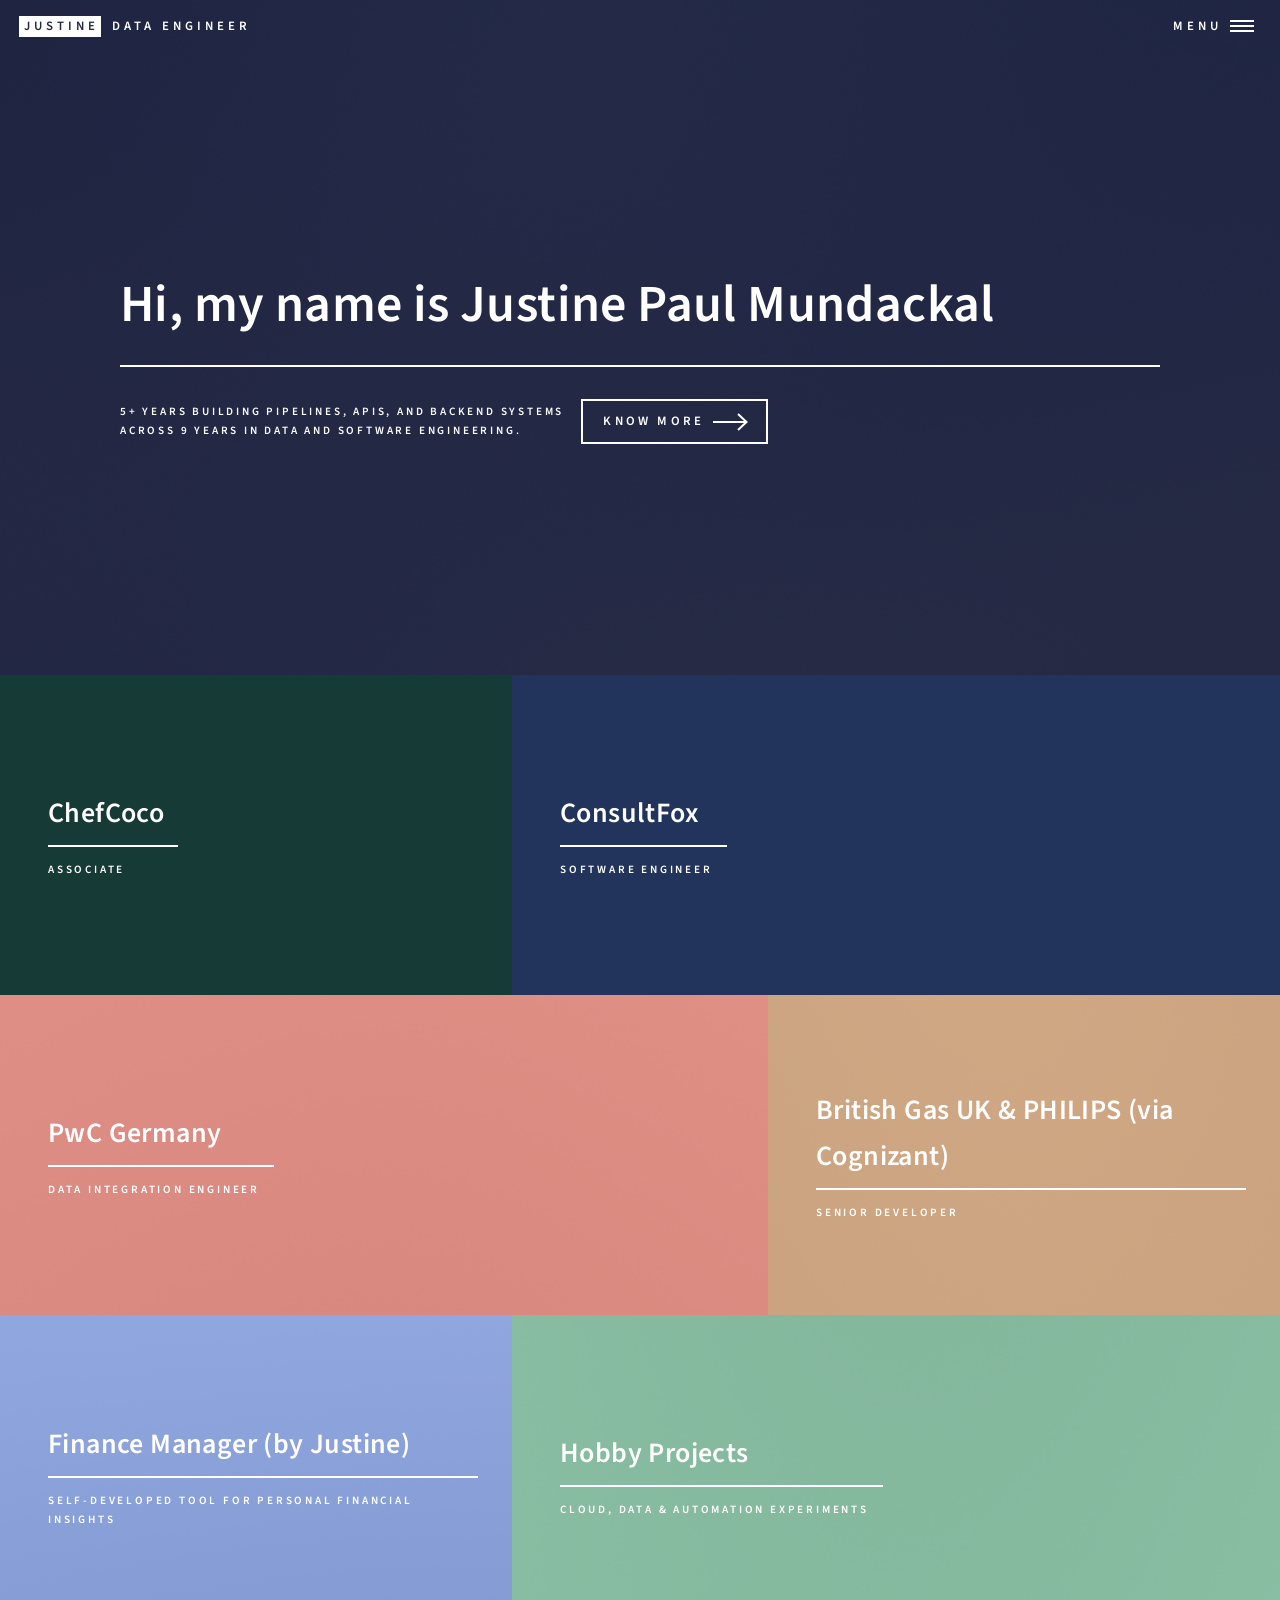
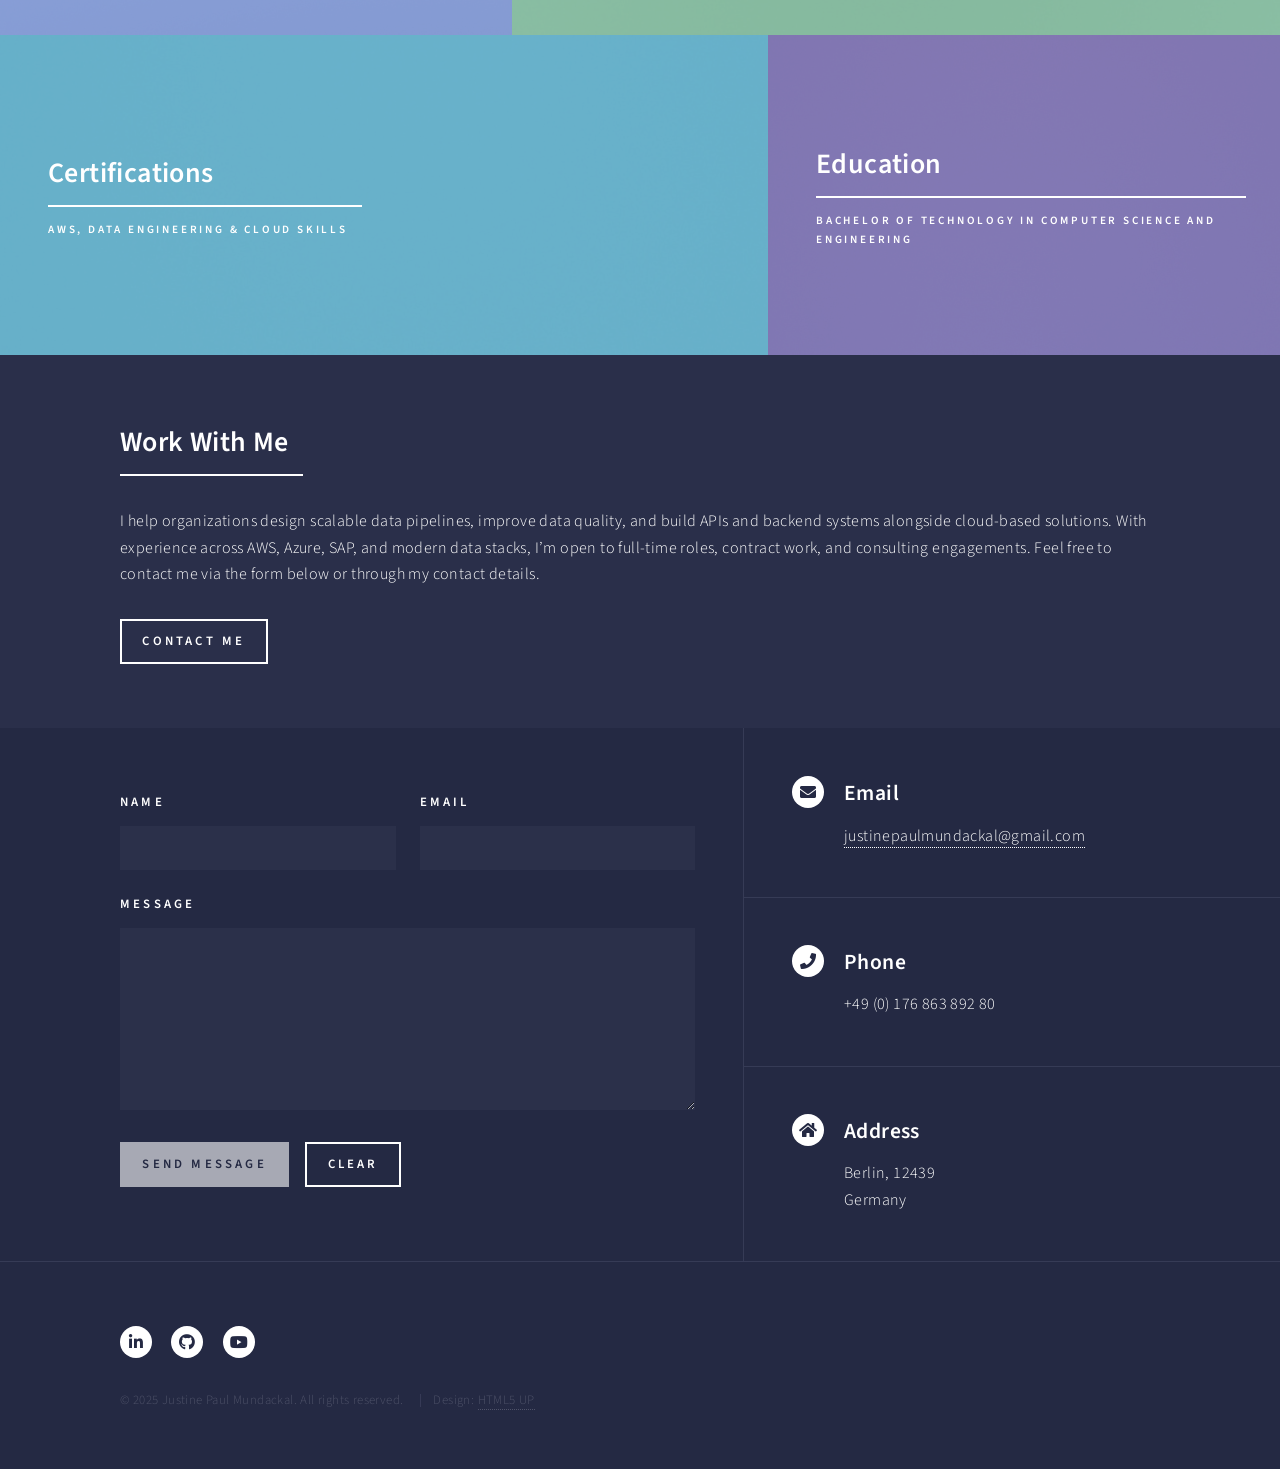
==== commit a8ef235b: "Add ChefCoco and ConsultFox pages and simplify homepage tile styling" ====
--- a/index.html
+++ b/index.html
@@ -31,13 +31,15 @@
 
 		<!-- Menu -->
 		<nav id="menu">
-			<ul class="links">
-				<li><a href="index.html">Home</a></li>
-				<li><a href="pwc.html">PwC Germany</a></li>
-				<li><a href="cognizant.html">Cognizant India</a></li>
-				<li><a href="finance.html">Finance Manager</a></li>
-				<li><a href="hobby.html">Hobby Projects</a></li>
-			</ul>
+			<ul class="links">
+				<li><a href="index.html">Home</a></li>
+				<li><a href="pwc.html">PwC Germany</a></li>
+				<li><a href="cognizant.html">Cognizant India</a></li>
+				<li><a href="chefcoco.html">ChefCoco</a></li>
+				<li><a href="consultfox.html">ConsultFox</a></li>
+				<li><a href="finance.html">Finance Manager</a></li>
+				<li><a href="hobby.html">Hobby Projects</a></li>
+			</ul>
 			<ul class="actions stacked">
 				<li><a href="#contact" class="button scrolly">Contact Me</a></li>
 			</ul>
@@ -50,8 +52,8 @@
 					<h1>Hi, my name is Justine Paul Mundackal</h1>
 				</header>
 				<div class="content">
-					<p>Data Engineer with 5+ years in building scalable pipelines <br />
-						and 9 years of overall experience in data and software engineering.</p>
+					<p>5+ years building pipelines, APIs, and backend systems <br />
+						across 9 years in data and software engineering.</p>
 					<ul class="actions">
 						<li><a href="#one" class="button next scrolly">Know More</a></li>
 					</ul>
@@ -63,11 +65,23 @@
 		<div id="main">
 
 			<!-- One -->
-			<section id="one" class="tiles">
-				<article>
-					<span class="image">
-						<img src="images/pic01.v20260427.jpg" alt="" />
-					</span>
+			<section id="one" class="tiles">
+				<article class="tile-solid tile-chefcoco" data-no-bg-image="true">
+					<header class="major">
+						<h3><a href="chefcoco.html" class="link">ChefCoco</a></h3>
+						<p>Associate</p>
+					</header>
+				</article>
+				<article class="tile-solid tile-consultfox" data-no-bg-image="true">
+					<header class="major">
+						<h3><a href="consultfox.html" class="link">ConsultFox</a></h3>
+						<p>Software Engineer</p>
+					</header>
+				</article>
+				<article>
+					<span class="image">
+						<img src="images/pic01.v20260427.jpg" alt="" />
+					</span>
 					<header class="major">
 						<h3><a href="pwc.html" class="link">PwC Germany</a></h3>
 						<p>Data Integration Engineer</p>
@@ -78,7 +92,7 @@
 						<img src="images/pic02.v20260427.jpg" alt="" />
 					</span>
 					<header class="major">
-						<h3><a href="cognizant.html" class="link">British Gas UK & PHILIPS (via Cognizant)</a></h3>
+						<h3><a href="cognizant.html" class="link">British Gas UK &amp; PHILIPS (via Cognizant)</a></h3>
 						<p>Senior Developer</p>
 					</header>
 				</article>
@@ -97,28 +111,28 @@
 					</span>
 					<header class="major">
 						<h3><a href="hobby.html" class="link">Hobby Projects</a></h3>
-						<p>Cloud, Data & Automation Experiments</p>
+						<p>Cloud, Data &amp; Automation Experiments</p>
 					</header>
 				</article>
-				<article>
-					<span class="image">
-						<img src="images/pic05.v20260427.jpg" alt="" />
-					</span>
-					<header class="major">
+				<article>
+					<span class="image">
+						<img src="images/pic05.v20260427.jpg" alt="" />
+					</span>
+					<header class="major">
 						<h3><a href="certification.html" class="link">Certifications</a></h3>
-						<p>AWS, Data Engineering & Cloud Skills</p>
+						<p>AWS, Data Engineering &amp; Cloud Skills</p>
 					</header>
 				</article>
-				<article>
-					<span class="image">
-						<img src="images/pic06.v20260427.jpg" alt="" />
-					</span>
-					<header class="major">
-						<h3><a href="education.html" class="link">Education</a></h3>
-						<p>Bachelor of Technology in Computer Science and Engineering</p>
-					</header>
-				</article>
-			</section>
+				<article>
+					<span class="image">
+						<img src="images/pic06.v20260427.jpg" alt="" />
+					</span>
+					<header class="major">
+						<h3><a href="education.html" class="link">Education</a></h3>
+						<p>Bachelor of Technology in Computer Science and Engineering</p>
+					</header>
+				</article>
+			</section>
 
 			<!-- Two -->
 			<section id="two">
@@ -126,10 +140,10 @@
 					<header class="major">
 						<h2>Work With Me</h2>
 					</header>
-					<p>I help organizations design scalable data pipelines, improve data quality, and build cloud-based
-						solutions. With experience across AWS, Azure, SAP, and modern data stacks, I’m open to full-time
-						roles, contract work, and consulting engagements. Feel free to contact me via the form below or
-						through my contact details.</p>
+					<p>I help organizations design scalable data pipelines, improve data quality, and build APIs and
+						backend systems alongside cloud-based solutions. With experience across AWS, Azure, SAP, and modern data stacks, I’m open to full-time
+						roles, contract work, and consulting engagements. Feel free to contact me via the form below or
+						through my contact details.</p>
 					<ul class="actions">
 						<li><a href="#contact" class="button scrolly">Contact Me</a></li>
 					</ul>
@@ -397,4 +411,4 @@
 
 </body>
 
-</html>+</html>
--- a/assets/css/main.v20260427.css
+++ b/assets/css/main.v20260427.css
@@ -2811,7 +2811,41 @@
 			}
 
 			.tiles article:hover:before {
+				opacity: 0.85;
+			}
+
+			.tiles article.tile-solid {
+				background-image: none !important;
+				background-position: initial;
+				background-size: auto;
+			}
+
+			.tiles article.tile-solid:after {
+				background-color: transparent;
+			}
+
+			.tiles article.tile-solid:before {
 				opacity: 0;
+			}
+
+			.tiles article.tile-solid:hover:before {
+				opacity: 1;
+			}
+
+			.tiles article.tile-chefcoco {
+				background-color: #163a36;
+			}
+
+			.tiles article.tile-chefcoco:before {
+				background-color: #24564f;
+			}
+
+			.tiles article.tile-consultfox {
+				background-color: #22345b;
+			}
+
+			.tiles article.tile-consultfox:before {
+				background-color: #304a7f;
 			}
 
 			.tiles article.is-transitioning {
@@ -3949,4 +3983,4 @@
 			transform: none;
 			opacity: 1;
 			visibility: visible;
-		}+		}
